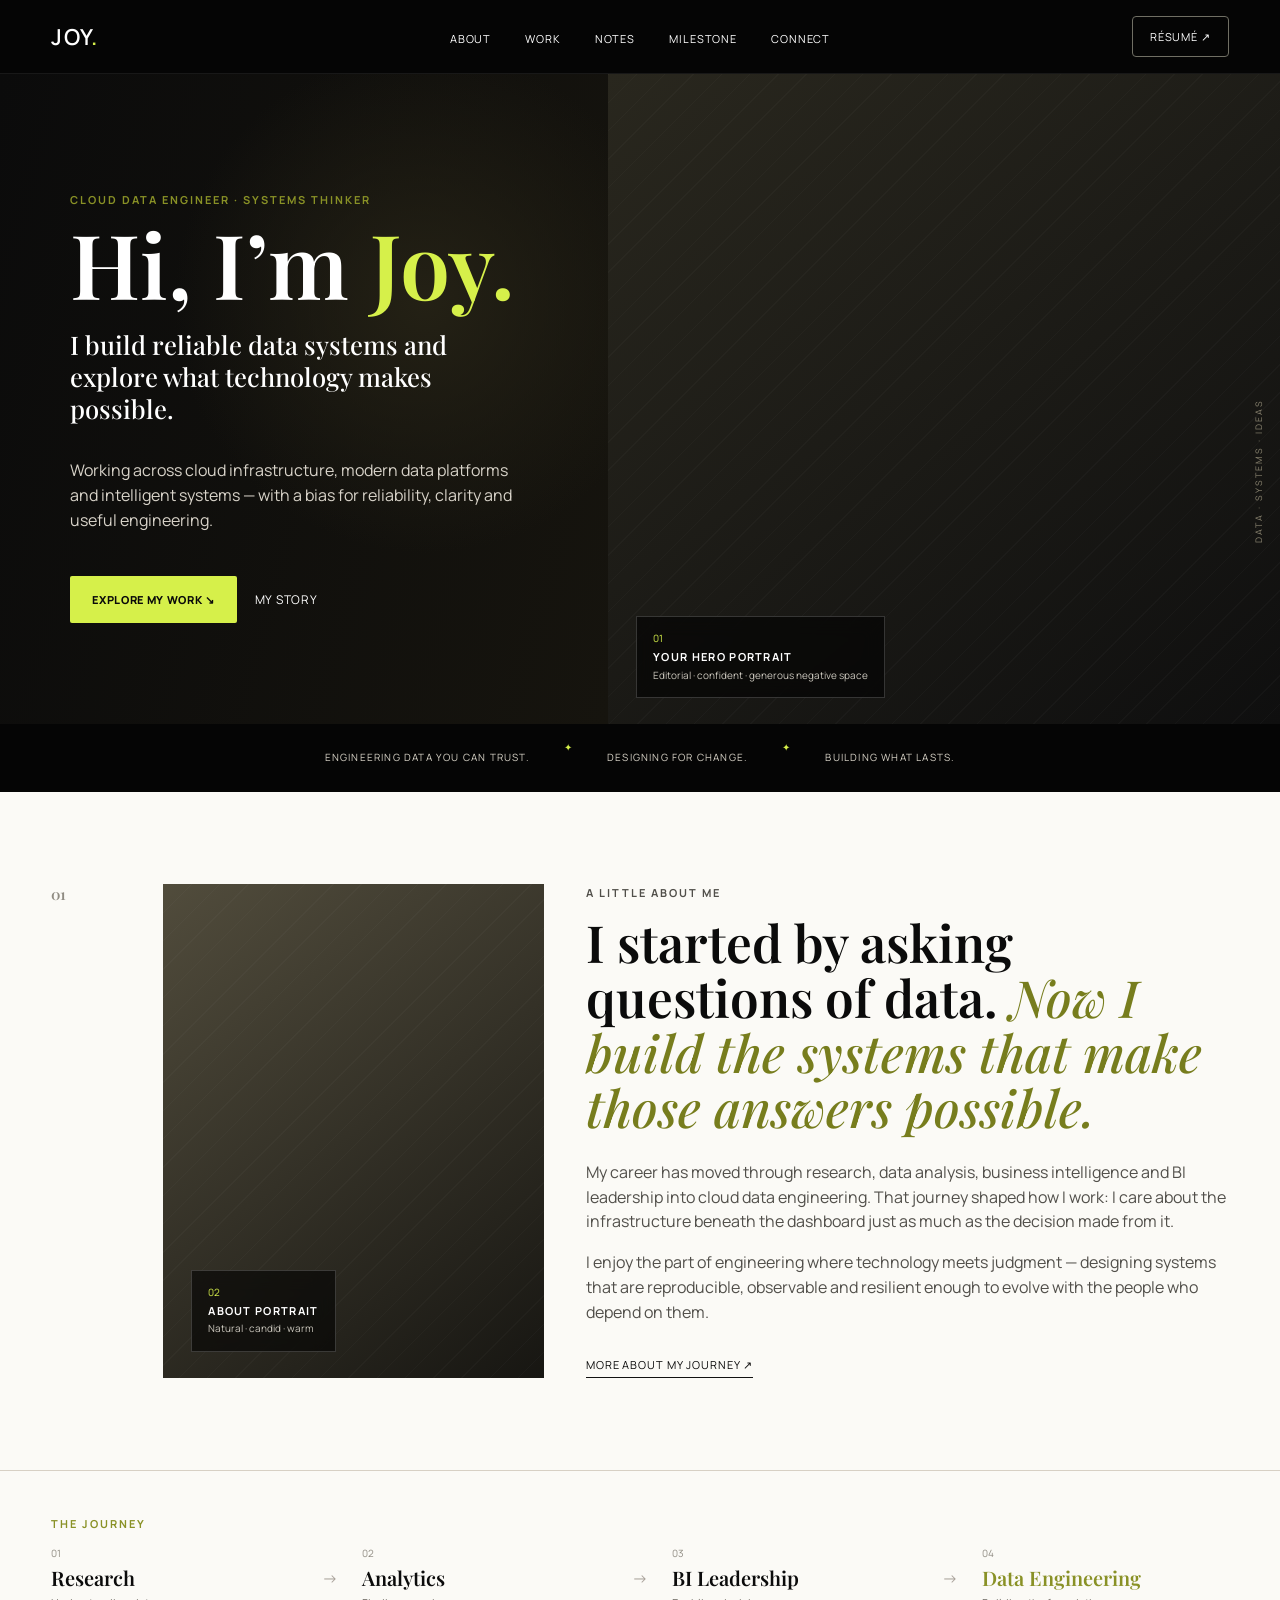
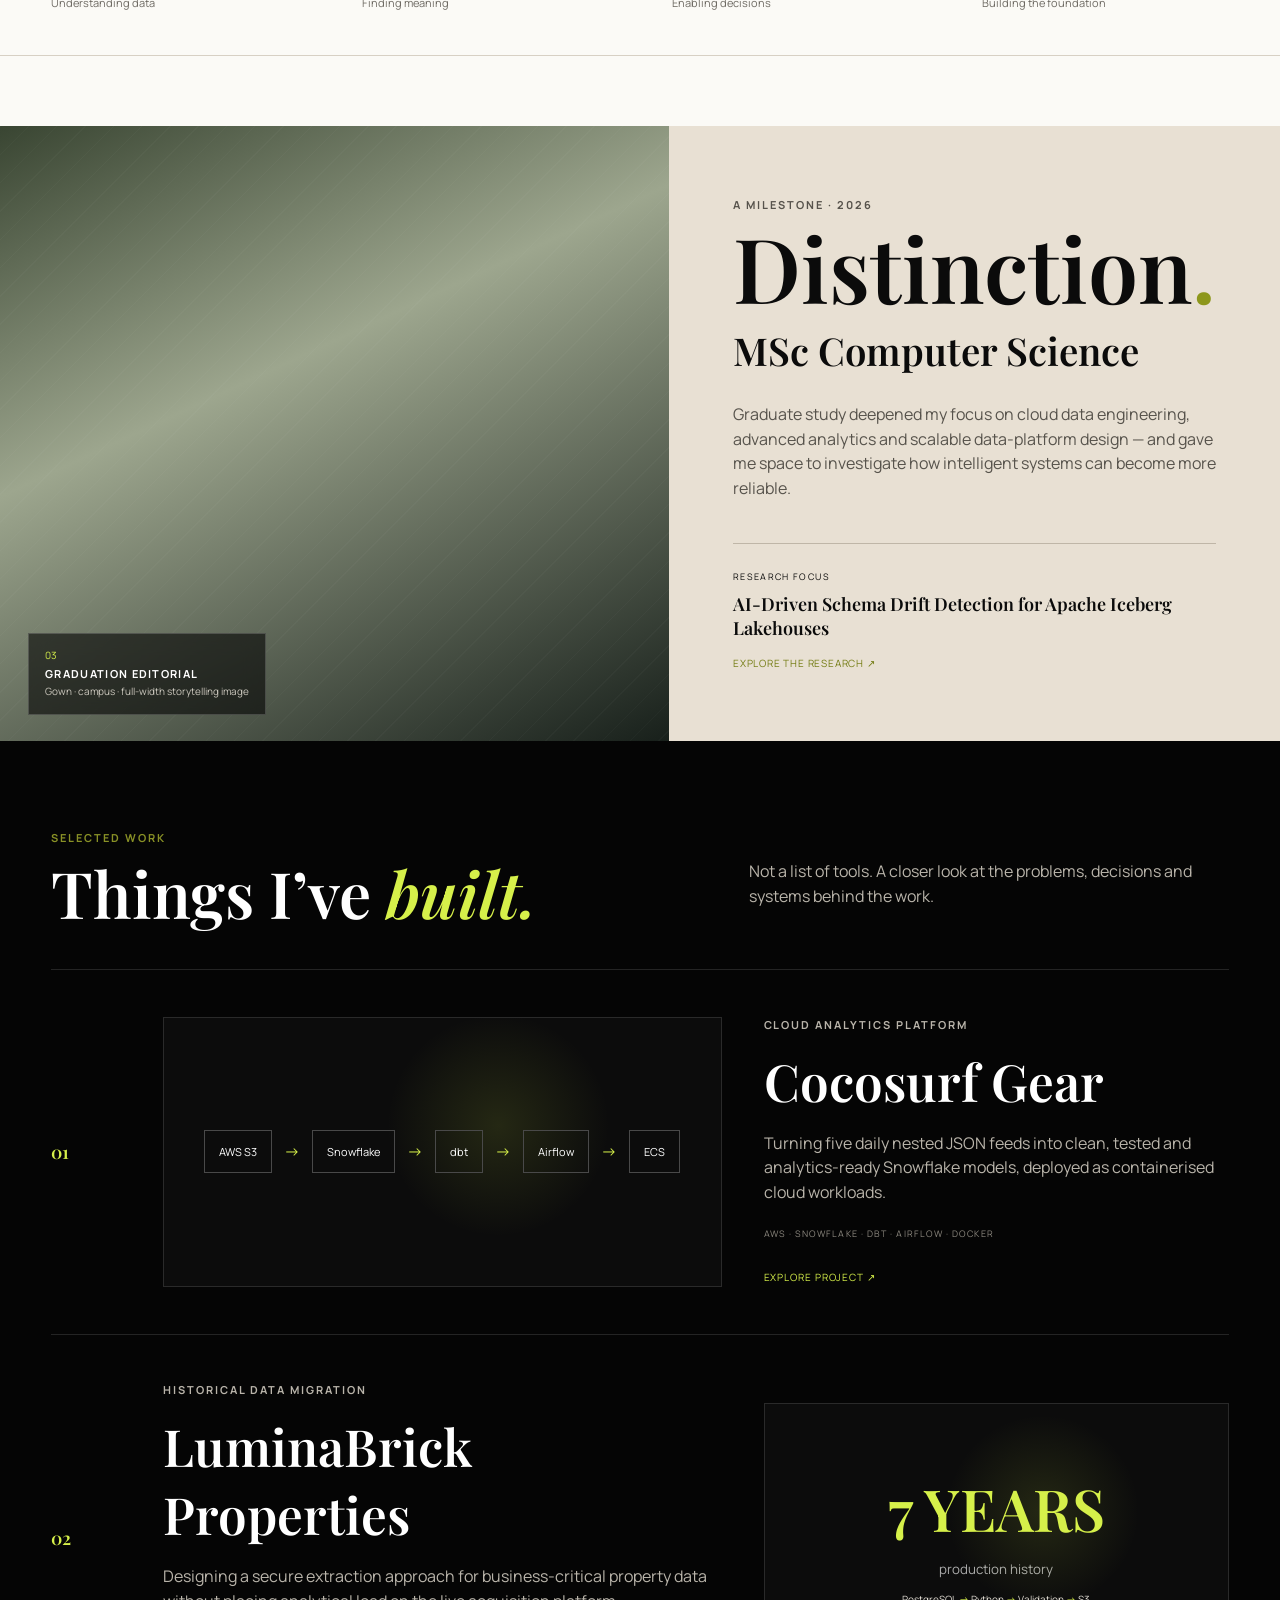
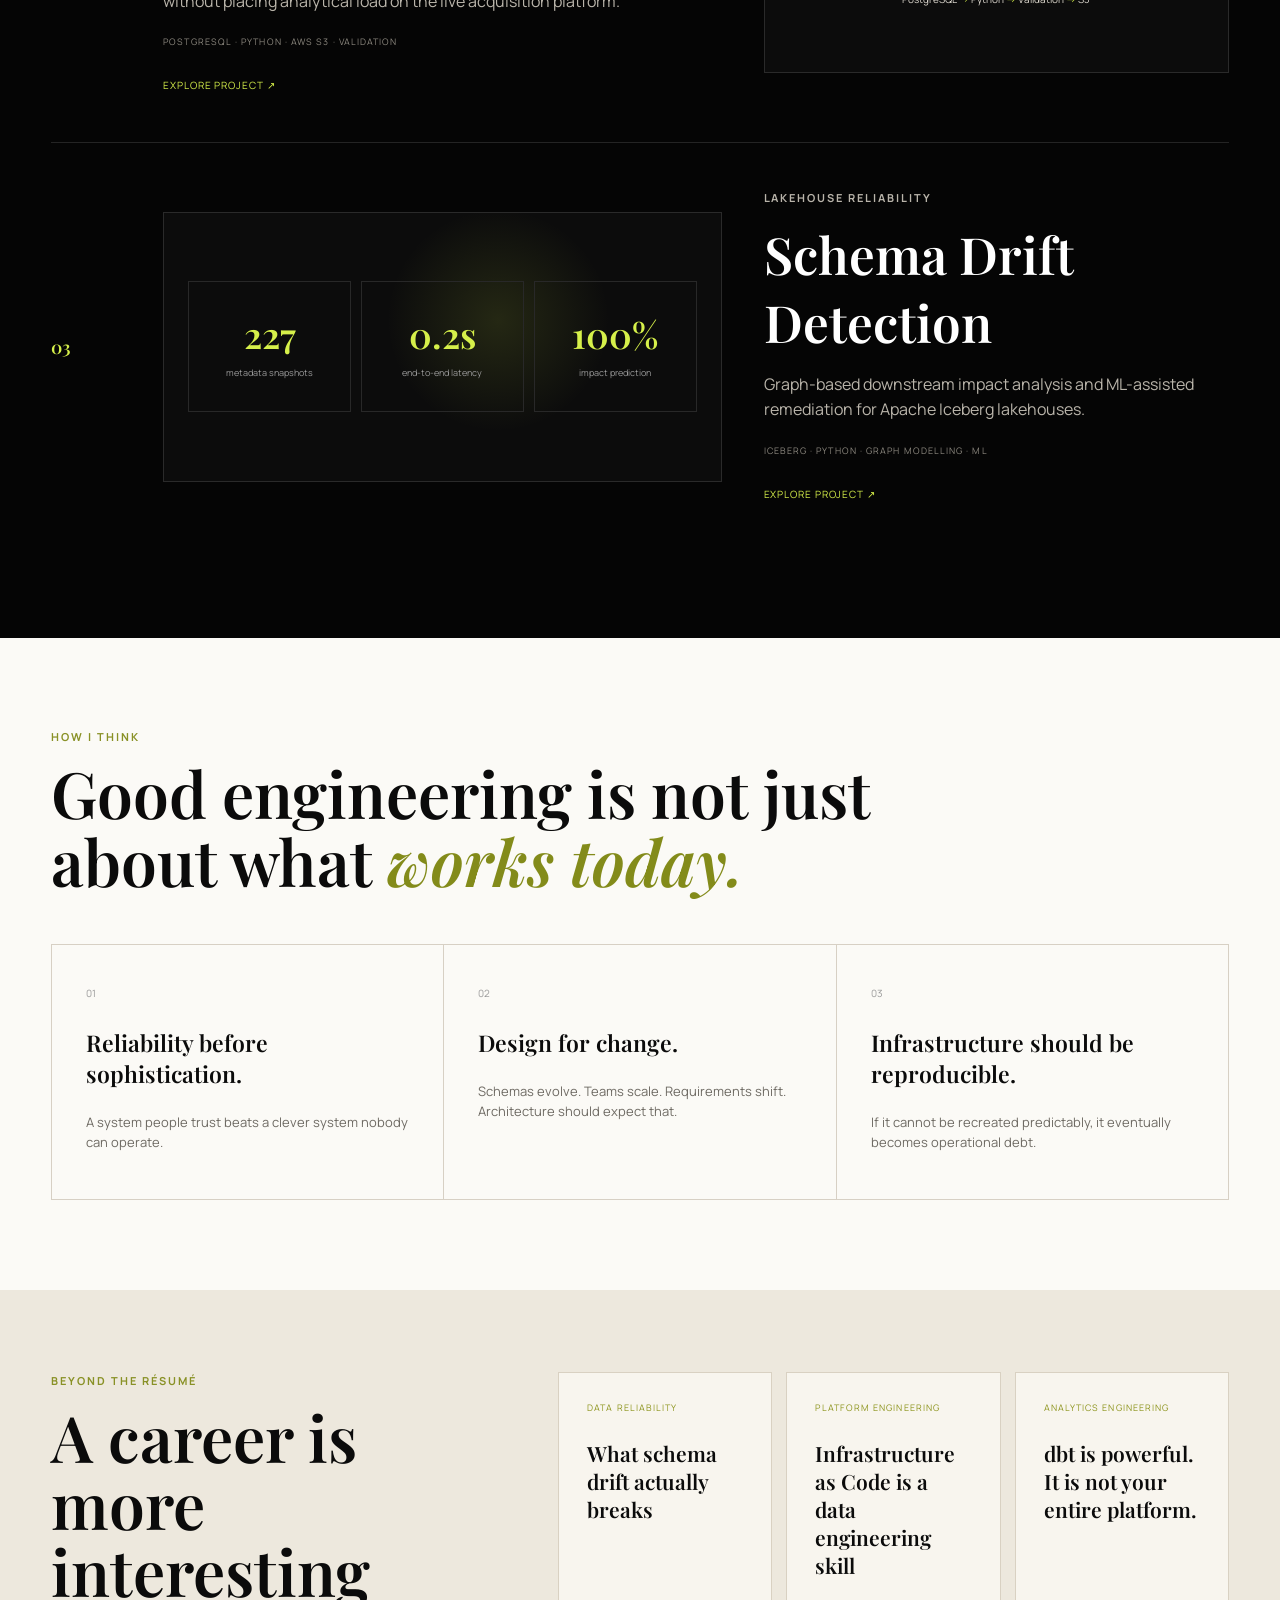
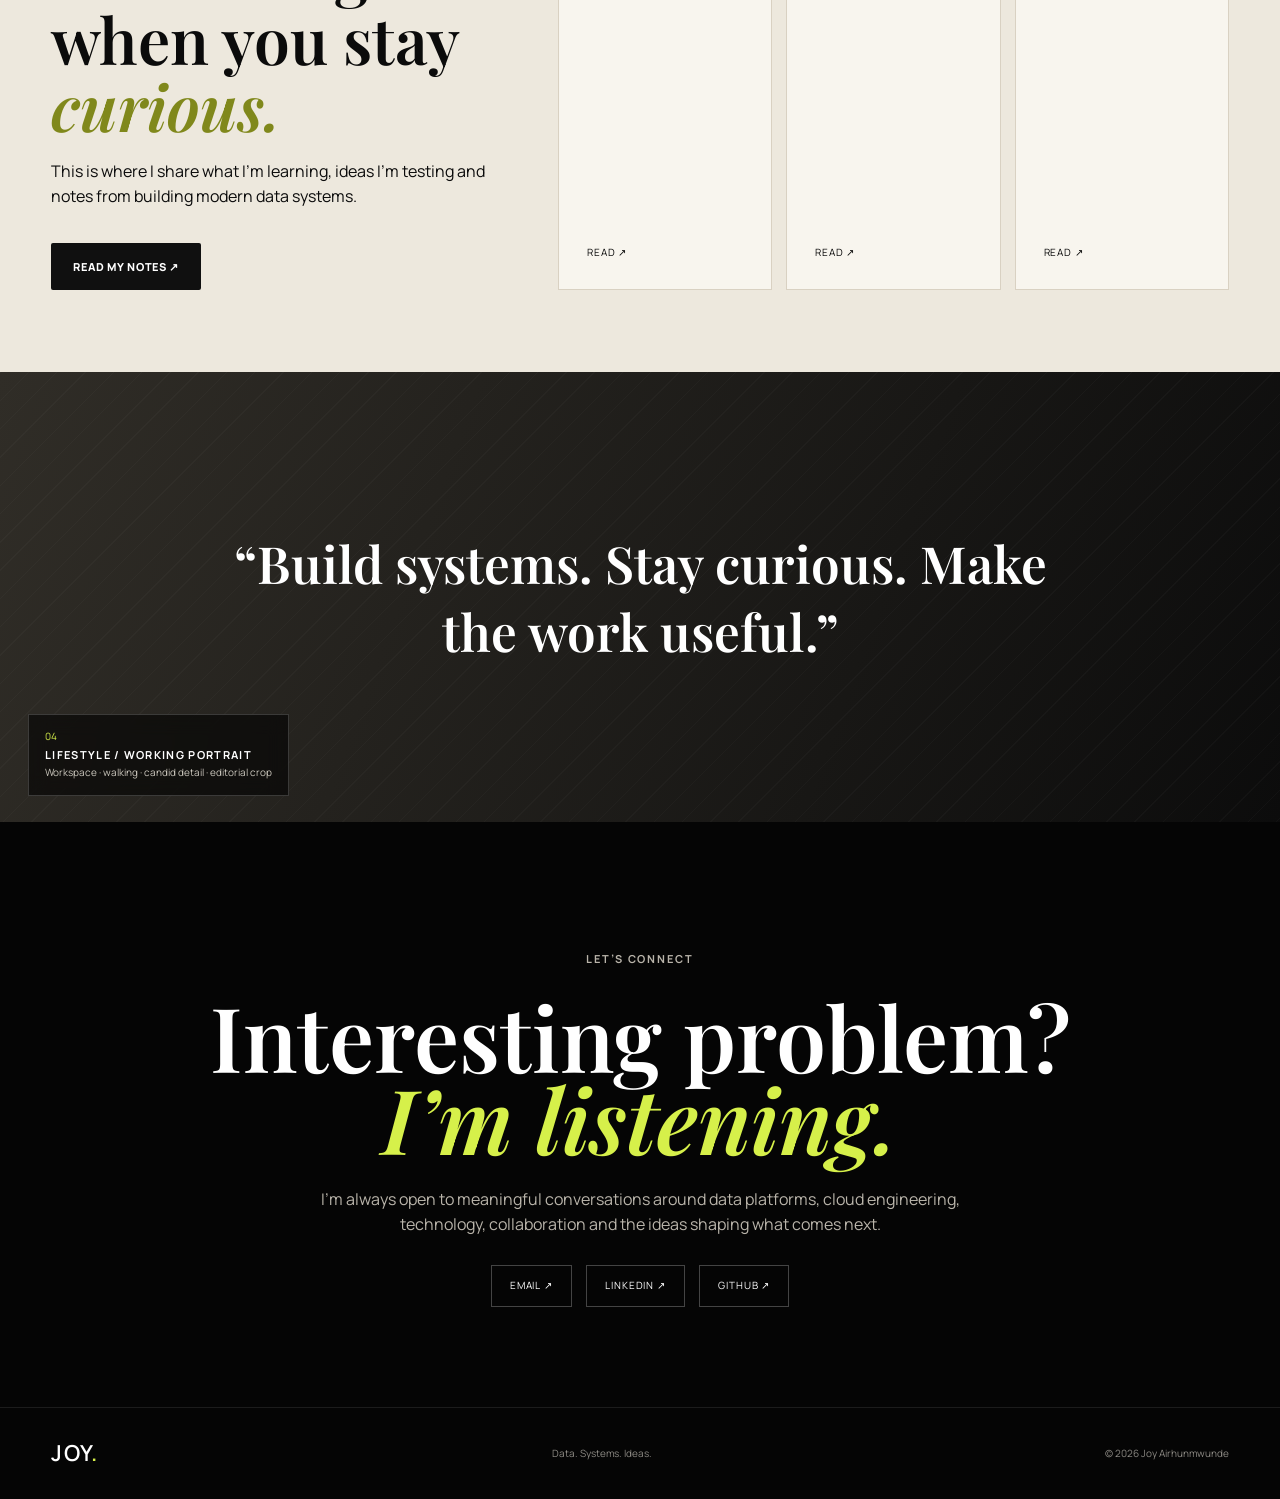
==== index.html @ 8284848e "Add files via upload" ====
<!doctype html><html lang="en"><head><meta charset="utf-8"><meta name="viewport" content="width=device-width,initial-scale=1"><meta name="description" content="Joy Airhunmwunde — Cloud Data Engineer building reliable data systems and exploring what technology makes possible."><title>Joy Airhunmwunde — Data. Systems. Ideas.</title><link rel="preconnect" href="https://fonts.googleapis.com"><link rel="preconnect" href="https://fonts.gstatic.com" crossorigin><link href="https://fonts.googleapis.com/css2?family=DM+Mono:wght@400;500&family=Manrope:wght@400;500;600;700&family=Playfair+Display:ital,wght@0,600;1,600&display=swap" rel="stylesheet"><link rel="stylesheet" href="styles.css"></head><body class="editorial-home">
<header class="editorial-nav"><a class="joymark" href="index.html">JOY<span>.</span></a><nav><a href="#story">About</a><a href="#work">Work</a><a href="thinking.html">Notes</a><a href="#graduation">Milestone</a><a href="#contact">Connect</a></nav><a class="nav-resume" href="Joy_Airhunmwunde_Resume.docx" download>Résumé ↗</a><button class="menu-toggle">Menu</button></header>
<div class="mobile-menu"><a href="#story">About</a><a href="#work">Work</a><a href="thinking.html">Notes</a><a href="#graduation">Milestone</a><a href="#contact">Connect</a></div>
<main>
<section class="editorial-hero"><div class="hero-copy"><p class="eyebrow">CLOUD DATA ENGINEER · SYSTEMS THINKER</p><h1>Hi, I’m <em>Joy.</em></h1><h2>I build reliable data systems and explore what technology makes possible.</h2><p class="lede">Working across cloud infrastructure, modern data platforms and intelligent systems — with a bias for reliability, clarity and useful engineering.</p><div class="hero-actions"><a class="primary-btn" href="#work">Explore my work ↘</a><a class="quiet-link" href="#story">My story</a></div></div><div class="hero-photo photo-slot"><div class="photo-label"><span>01</span><b>YOUR HERO PORTRAIT</b><small>Editorial · confident · generous negative space</small></div></div><div class="vertical-note">DATA · SYSTEMS · IDEAS</div></section>
<section class="intro-strip"><p>Engineering data you can trust.</p><span>✦</span><p>Designing for change.</p><span>✦</span><p>Building what lasts.</p></section>
<section id="story" class="story-section"><div class="section-number">01</div><div class="story-photo photo-slot warm"><div class="photo-label"><span>02</span><b>ABOUT PORTRAIT</b><small>Natural · candid · warm</small></div></div><div class="story-copy"><p class="eyebrow">A LITTLE ABOUT ME</p><h2>I started by asking questions of data. <em>Now I build the systems that make those answers possible.</em></h2><p>My career has moved through research, data analysis, business intelligence and BI leadership into cloud data engineering. That journey shaped how I work: I care about the infrastructure beneath the dashboard just as much as the decision made from it.</p><p>I enjoy the part of engineering where technology meets judgment — designing systems that are reproducible, observable and resilient enough to evolve with the people who depend on them.</p><a class="text-arrow" href="about.html">More about my journey ↗</a></div></section>
<section class="journey"><p class="eyebrow">THE JOURNEY</p><div class="journey-line"><div><span>01</span><b>Research</b><small>Understanding data</small></div><i>→</i><div><span>02</span><b>Analytics</b><small>Finding meaning</small></div><i>→</i><div><span>03</span><b>BI Leadership</b><small>Enabling decisions</small></div><i>→</i><div class="active"><span>04</span><b>Data Engineering</b><small>Building the foundation</small></div></div></section>
<section id="graduation" class="graduation-section"><div class="grad-photo photo-slot"><div class="photo-label"><span>03</span><b>GRADUATION EDITORIAL</b><small>Gown · campus · full-width storytelling image</small></div></div><div class="grad-copy"><p class="eyebrow">A MILESTONE · 2026</p><h2>Distinction<span>.</span></h2><h3>MSc Computer Science</h3><p>Graduate study deepened my focus on cloud data engineering, advanced analytics and scalable data-platform design — and gave me space to investigate how intelligent systems can become more reliable.</p><div class="grad-research"><small>RESEARCH FOCUS</small><b>AI-Driven Schema Drift Detection for Apache Iceberg Lakehouses</b><a href="systems.html#iceberg">Explore the research ↗</a></div></div></section>
<section id="work" class="selected-work"><div class="work-head"><div><p class="eyebrow">SELECTED WORK</p><h2>Things I’ve <em>built.</em></h2></div><p>Not a list of tools. A closer look at the problems, decisions and systems behind the work.</p></div><article class="editorial-project"><div class="project-index">01</div><div class="project-visual cloud-visual"><span>AWS S3</span><i>→</i><span>Snowflake</span><i>→</i><span>dbt</span><i>→</i><span>Airflow</span><i>→</i><span>ECS</span></div><div class="project-copy"><p class="eyebrow">CLOUD ANALYTICS PLATFORM</p><h3>Cocosurf Gear</h3><p>Turning five daily nested JSON feeds into clean, tested and analytics-ready Snowflake models, deployed as containerised cloud workloads.</p><div class="project-tags">AWS · SNOWFLAKE · DBT · AIRFLOW · DOCKER</div><a href="systems.html#cocosurf">Explore project ↗</a></div></article><article class="editorial-project reverse"><div class="project-index">02</div><div class="project-visual migration-visual"><strong>7 YEARS</strong><small>production history</small><div>PostgreSQL <i>→</i> Python <i>→</i> Validation <i>→</i> S3</div></div><div class="project-copy"><p class="eyebrow">HISTORICAL DATA MIGRATION</p><h3>LuminaBrick Properties</h3><p>Designing a secure extraction approach for business-critical property data without placing analytical load on the live acquisition platform.</p><div class="project-tags">POSTGRESQL · PYTHON · AWS S3 · VALIDATION</div><a href="systems.html#luminabrick">Explore project ↗</a></div></article><article class="editorial-project"><div class="project-index">03</div><div class="project-visual research-visual"><div><strong>227</strong><small>metadata snapshots</small></div><div><strong>0.2s</strong><small>end-to-end latency</small></div><div><strong>100%</strong><small>impact prediction</small></div></div><div class="project-copy"><p class="eyebrow">LAKEHOUSE RELIABILITY</p><h3>Schema Drift Detection</h3><p>Graph-based downstream impact analysis and ML-assisted remediation for Apache Iceberg lakehouses.</p><div class="project-tags">ICEBERG · PYTHON · GRAPH MODELLING · ML</div><a href="systems.html#iceberg">Explore project ↗</a></div></article></section>
<section class="philosophy-editorial"><p class="eyebrow">HOW I THINK</p><h2>Good engineering is not just about what <em>works today.</em></h2><div class="principles"><article><span>01</span><h3>Reliability before sophistication.</h3><p>A system people trust beats a clever system nobody can operate.</p></article><article><span>02</span><h3>Design for change.</h3><p>Schemas evolve. Teams scale. Requirements shift. Architecture should expect that.</p></article><article><span>03</span><h3>Infrastructure should be reproducible.</h3><p>If it cannot be recreated predictably, it eventually becomes operational debt.</p></article></div></section>
<section class="beyond"><div class="beyond-copy"><p class="eyebrow">BEYOND THE RÉSUMÉ</p><h2>A career is more interesting when you stay <em>curious.</em></h2><p>This is where I share what I’m learning, ideas I’m testing and notes from building modern data systems.</p><a class="primary-btn dark" href="thinking.html">Read my notes ↗</a></div><div class="beyond-grid"><a href="thinking.html#schema-drift"><small>DATA RELIABILITY</small><b>What schema drift actually breaks</b><span>Read ↗</span></a><a href="thinking.html#iac"><small>PLATFORM ENGINEERING</small><b>Infrastructure as Code is a data engineering skill</b><span>Read ↗</span></a><a href="thinking.html#dbt"><small>ANALYTICS ENGINEERING</small><b>dbt is powerful. It is not your entire platform.</b><span>Read ↗</span></a></div></section>
<section class="photo-break photo-slot"><div class="photo-label"><span>04</span><b>LIFESTYLE / WORKING PORTRAIT</b><small>Workspace · walking · candid detail · editorial crop</small></div><blockquote>“Build systems. Stay curious. Make the work useful.”</blockquote></section>
<section id="contact" class="editorial-contact"><p class="eyebrow">LET’S CONNECT</p><h2>Interesting problem?<br><em>I’m listening.</em></h2><p>I’m always open to meaningful conversations around data platforms, cloud engineering, technology, collaboration and the ideas shaping what comes next.</p><div class="contact-links"><a href="mailto:airhunmwundejoy@gmail.com">Email ↗</a><a href="https://linkedin.com/in/joy-airhunmwunde" target="_blank">LinkedIn ↗</a><a href="https://github.com/Iyosay" target="_blank">GitHub ↗</a></div></section>
</main><footer class="editorial-footer"><a class="joymark" href="index.html">JOY<span>.</span></a><p>Data. Systems. Ideas.</p><p>© <span id="year"></span> Joy Airhunmwunde</p></footer><script src="script.js"></script></body></html>
---- styles.css ----
:root{--ink:#0b0b0b;--paper:#f4f0e8;--paper2:#fbfaf6;--lime:#d6f04a;--olive:#9da62d;--line:#d7d0c4;--muted:#6e6a63;--serif:'Playfair Display',Georgia,serif;--sans:'Manrope',Arial,sans-serif;--max:1440px}
*{box-sizing:border-box}html{scroll-behavior:smooth}body{margin:0;background:var(--paper2);color:var(--ink);font-family:var(--sans);line-height:1.55}a{text-decoration:none;color:inherit}img{max-width:100%;display:block}.eyebrow{font-size:11px;letter-spacing:.18em;text-transform:uppercase;font-weight:700;color:#899126;margin:0 0 14px}.editorial-nav{height:74px;background:#050505;color:#fff;display:grid;grid-template-columns:1fr auto 1fr;align-items:center;padding:0 4vw;position:sticky;top:0;z-index:50;border-bottom:1px solid #181818}.joymark{font:600 22px var(--sans);letter-spacing:.06em}.joymark span{color:var(--lime)}.editorial-nav nav{display:flex;gap:34px;font-size:11px;text-transform:uppercase;letter-spacing:.08em}.editorial-nav nav a{padding:28px 0 22px;border-bottom:2px solid transparent}.editorial-nav nav a:hover{border-color:var(--lime)}.nav-resume{justify-self:end;border:1px solid #706f64;border-radius:4px;padding:11px 17px;font-size:11px;text-transform:uppercase;letter-spacing:.08em}.menu-toggle{display:none;background:none;border:0;color:#fff}.mobile-menu{display:none}
.editorial-hero{min-height:650px;background:#111;color:#fff;display:grid;grid-template-columns:.95fr 1.05fr;position:relative;overflow:hidden}.hero-copy{padding:88px 5.5vw 72px;display:flex;flex-direction:column;justify-content:center;background:radial-gradient(circle at 70% 35%,#242115 0,transparent 42%),linear-gradient(105deg,#0b0b0b 0%,#16140e 100%)}.hero-copy h1{font:600 clamp(64px,7vw,112px)/.92 var(--serif);margin:0 0 24px}.hero-copy h1 em{font-style:normal;color:var(--lime)}.hero-copy h2{font:500 clamp(22px,2vw,34px)/1.25 var(--serif);max-width:650px;margin:0 0 18px}.lede{max-width:670px;color:#d8d3c9;font-size:16px}.hero-actions{display:flex;gap:18px;align-items:center;margin-top:28px}.primary-btn{background:var(--lime);color:#0a0a0a;padding:15px 22px;font-size:11px;font-weight:800;text-transform:uppercase;letter-spacing:.06em;border-radius:2px}.quiet-link{font-size:12px;text-transform:uppercase;letter-spacing:.06em}.hero-photo{min-height:650px}.photo-slot{position:relative;overflow:hidden;background:linear-gradient(145deg,#29271e,#0f0f0f)}.photo-slot:before{content:"";position:absolute;inset:0;background:repeating-linear-gradient(135deg,rgba(255,255,255,.025) 0 1px,transparent 1px 20px)}.photo-label{position:absolute;left:28px;bottom:26px;padding:14px 16px;background:rgba(0,0,0,.58);backdrop-filter:blur(10px);color:#fff;border:1px solid rgba(255,255,255,.18);display:grid;gap:2px;z-index:2}.photo-label span{color:var(--lime);font-size:10px}.photo-label b{font-size:11px;letter-spacing:.12em}.photo-label small{font-size:10px;color:#cac6bc}.vertical-note{position:absolute;right:14px;top:50%;writing-mode:vertical-rl;transform:rotate(180deg);font-size:9px;letter-spacing:.22em;color:#89836f}.intro-strip{background:#050505;color:#d9d4c8;display:flex;justify-content:center;gap:34px;padding:16px 20px;font-size:10px;text-transform:uppercase;letter-spacing:.12em}.intro-strip span{color:var(--lime)}
.story-section{max-width:var(--max);margin:auto;display:grid;grid-template-columns:70px .8fr 1.35fr;gap:42px;padding:92px 4vw}.section-number{font:600 15px var(--serif);color:#8f8b82}.story-photo{min-height:430px;background:linear-gradient(145deg,#514c3c,#171612)}.story-copy h2{font:600 clamp(34px,4vw,62px)/1.08 var(--serif);margin:0 0 24px}.story-copy h2 em{color:#777d1d;font-weight:500}.story-copy p{color:#514f4a;max-width:760px}.text-arrow{display:inline-block;margin-top:15px;font-size:11px;text-transform:uppercase;letter-spacing:.08em;border-bottom:1px solid #111;padding-bottom:4px}
.journey{border-top:1px solid var(--line);border-bottom:1px solid var(--line);padding:44px 4vw;max-width:var(--max);margin:auto}.journey-line{display:grid;grid-template-columns:1fr auto 1fr auto 1fr auto 1fr;align-items:center;gap:24px}.journey-line div{display:grid;gap:3px}.journey-line span{font-size:10px;color:#8f8b82}.journey-line b{font:600 20px var(--serif)}.journey-line small{font-size:11px;color:var(--muted)}.journey-line i{font-style:normal;color:#a7a098}.journey-line .active b{color:#899126}
.graduation-section{max-width:var(--max);margin:70px auto 0;display:grid;grid-template-columns:1.05fr .95fr;background:#e8e0d3}.grad-photo{min-height:580px;background:linear-gradient(155deg,#394532,#9da68e 40%,#18201b)}.grad-copy{padding:70px 5vw}.grad-copy h2{font:600 clamp(60px,7vw,112px)/.9 var(--serif);margin:0}.grad-copy h2 span{color:#8d971b}.grad-copy h3{font:600 clamp(30px,3vw,48px) var(--serif);margin:16px 0 26px}.grad-copy>p{color:#57534c;max-width:600px}.grad-research{margin-top:42px;padding-top:26px;border-top:1px solid #bfb6a7;display:grid;gap:8px}.grad-research small{font-size:9px;letter-spacing:.15em}.grad-research b{font:600 18px var(--serif)}.grad-research a{font-size:10px;text-transform:uppercase;letter-spacing:.08em;color:#747c13;margin-top:8px}
.selected-work{margin-top:0;background:#050505;color:#fff;padding:88px 4vw}.work-head{max-width:var(--max);margin:auto;display:flex;justify-content:space-between;align-items:end;gap:50px;padding-bottom:44px}.work-head h2{font:600 clamp(44px,5vw,75px)/1 var(--serif);margin:0}.work-head h2 em{color:var(--lime)}.work-head>p{max-width:480px;color:#b9b4aa}.editorial-project{max-width:var(--max);margin:0 auto;border-top:1px solid #242424;display:grid;grid-template-columns:70px 1.2fr 1fr;gap:42px;padding:46px 0;align-items:center}.editorial-project.reverse .project-visual{order:3}.project-index{font:600 18px var(--serif);color:var(--lime)}.project-copy h3{font:600 clamp(34px,4vw,56px) var(--serif);margin:0 0 12px}.project-copy p{color:#b9b4aa}.project-copy>a{font-size:10px;text-transform:uppercase;letter-spacing:.09em;color:var(--lime)}.project-tags{font-size:9px;letter-spacing:.12em;color:#8c887f;margin:22px 0}.project-visual{min-height:270px;border:1px solid #2a2a2a;background:#0c0c0c;display:flex;align-items:center;justify-content:center;gap:12px;padding:24px;overflow:hidden;position:relative}.project-visual:after{content:"";position:absolute;inset:0;background:radial-gradient(circle at 60% 40%,rgba(214,240,74,.12),transparent 30%)}.cloud-visual span{border:1px solid #494949;padding:12px 14px;font-size:11px;z-index:1}.cloud-visual i{color:var(--lime);font-style:normal;z-index:1}.migration-visual{flex-direction:column;text-align:center}.migration-visual strong{font:600 58px var(--serif);color:var(--lime)}.migration-visual small{color:#aaa}.migration-visual div{font-size:10px;color:#ded9d0}.migration-visual i{font-style:normal;color:var(--lime)}.research-visual{display:grid;grid-template-columns:repeat(3,1fr);gap:10px}.research-visual div{padding:28px 12px;border:1px solid #282828;text-align:center;z-index:1}.research-visual strong{display:block;font:600 36px var(--serif);color:var(--lime)}.research-visual small{font-size:9px;color:#999}
.philosophy-editorial{max-width:var(--max);margin:auto;padding:90px 4vw}.philosophy-editorial h2{font:600 clamp(40px,5vw,70px)/1.05 var(--serif);max-width:900px;margin:0 0 50px}.philosophy-editorial h2 em{color:#838b1a}.principles{display:grid;grid-template-columns:repeat(3,1fr);gap:1px;background:var(--line);border:1px solid var(--line)}.principles article{background:var(--paper2);padding:34px}.principles span{font-size:10px;color:#999}.principles h3{font:600 23px var(--serif)}.principles p{color:var(--muted);font-size:13px}
.beyond{background:#ede8dd;padding:82px 4vw;display:grid;grid-template-columns:.8fr 1.2fr;gap:60px}.beyond-copy{max-width:540px;justify-self:end}.beyond h2{font:600 clamp(40px,5vw,68px)/1.05 var(--serif);margin:0 0 20px}.beyond h2 em{color:#80881b}.primary-btn.dark{background:#101010;color:#fff;display:inline-block;margin-top:18px}.beyond-grid{display:grid;grid-template-columns:repeat(3,1fr);gap:14px}.beyond-grid a{background:#f8f5ee;border:1px solid #d9d1c2;padding:28px;min-height:220px;display:flex;flex-direction:column}.beyond-grid small{font-size:9px;letter-spacing:.12em;color:#8d941d}.beyond-grid b{font:600 21px var(--serif);margin:24px 0 auto}.beyond-grid span{font-size:10px;text-transform:uppercase;letter-spacing:.08em}
.photo-break{min-height:450px;background:linear-gradient(110deg,#302d27,#0c0c0c);max-width:var(--max);margin:0 auto;display:flex;align-items:center;justify-content:center}.photo-break blockquote{position:relative;z-index:2;color:#fff;font:600 clamp(32px,4vw,58px) var(--serif);max-width:900px;text-align:center;padding:40px}.editorial-contact{background:#050505;color:#fff;padding:100px 4vw;text-align:center}.editorial-contact h2{font:600 clamp(56px,7vw,110px)/.92 var(--serif);margin:0}.editorial-contact h2 em{color:var(--lime)}.editorial-contact>p{max-width:700px;margin:28px auto;color:#b9b4aa}.contact-links{display:flex;justify-content:center;gap:14px;flex-wrap:wrap}.contact-links a{border:1px solid #444;padding:12px 18px;font-size:10px;text-transform:uppercase;letter-spacing:.09em}.editorial-footer{background:#050505;color:#8d8a84;border-top:1px solid #1c1c1c;padding:28px 4vw;display:flex;justify-content:space-between;align-items:center;font-size:10px}.editorial-footer .joymark{color:#fff}
/* internal pages */.inner-page{background:var(--paper2)}.inner-hero{padding:120px 5vw 70px;background:#0a0a0a;color:#fff}.inner-hero h1{font:600 clamp(58px,8vw,120px)/.9 var(--serif);margin:0}.inner-hero p{max-width:720px;color:#c7c1b7}.content-wrap{max-width:1200px;margin:auto;padding:80px 4vw}.case{padding:45px 0;border-bottom:1px solid var(--line)}.case h2{font:600 44px var(--serif)}.case-grid{display:grid;grid-template-columns:.7fr 1.3fr;gap:50px}.case aside{font-size:11px;text-transform:uppercase;letter-spacing:.1em;color:#7a796f}.case p{color:#5d5952}.note-grid{display:grid;grid-template-columns:repeat(2,1fr);gap:20px}.note{padding:30px;border:1px solid var(--line);background:#fff}.note h2{font:600 30px var(--serif)}
@media(max-width:980px){.editorial-nav{grid-template-columns:1fr auto}.editorial-nav nav,.nav-resume{display:none}.menu-toggle{display:block}.editorial-nav.open + .mobile-menu{display:flex}.mobile-menu{position:fixed;top:74px;left:0;right:0;background:#090909;color:#fff;z-index:49;flex-direction:column;padding:24px 5vw;gap:18px}.editorial-hero,.story-section,.graduation-section,.beyond{grid-template-columns:1fr}.hero-photo{min-height:520px}.vertical-note{display:none}.story-section{grid-template-columns:1fr}.section-number{display:none}.journey-line{grid-template-columns:1fr 1fr;gap:24px}.journey-line i{display:none}.editorial-project,.editorial-project.reverse{grid-template-columns:1fr}.editorial-project.reverse .project-visual{order:initial}.project-index{display:none}.principles,.beyond-grid{grid-template-columns:1fr}.beyond-copy{justify-self:start}.case-grid,.note-grid{grid-template-columns:1fr}}
@media(max-width:620px){.editorial-nav{padding:0 20px}.hero-copy{padding:64px 22px}.editorial-hero{grid-template-columns:1fr}.hero-copy h1{font-size:62px}.hero-photo{min-height:420px}.intro-strip{display:none}.story-section,.journey,.selected-work,.philosophy-editorial,.beyond,.editorial-contact{padding-left:22px;padding-right:22px}.story-photo{min-height:360px}.journey-line{grid-template-columns:1fr}.grad-copy{padding:52px 24px}.grad-photo{min-height:420px}.work-head{display:block}.work-head>p{margin-top:20px}.project-visual{min-height:230px}.research-visual{grid-template-columns:1fr}.editorial-footer{padding:24px 22px;flex-direction:column;gap:8px}.contact-links{flex-direction:column}.contact-links a{width:100%}}
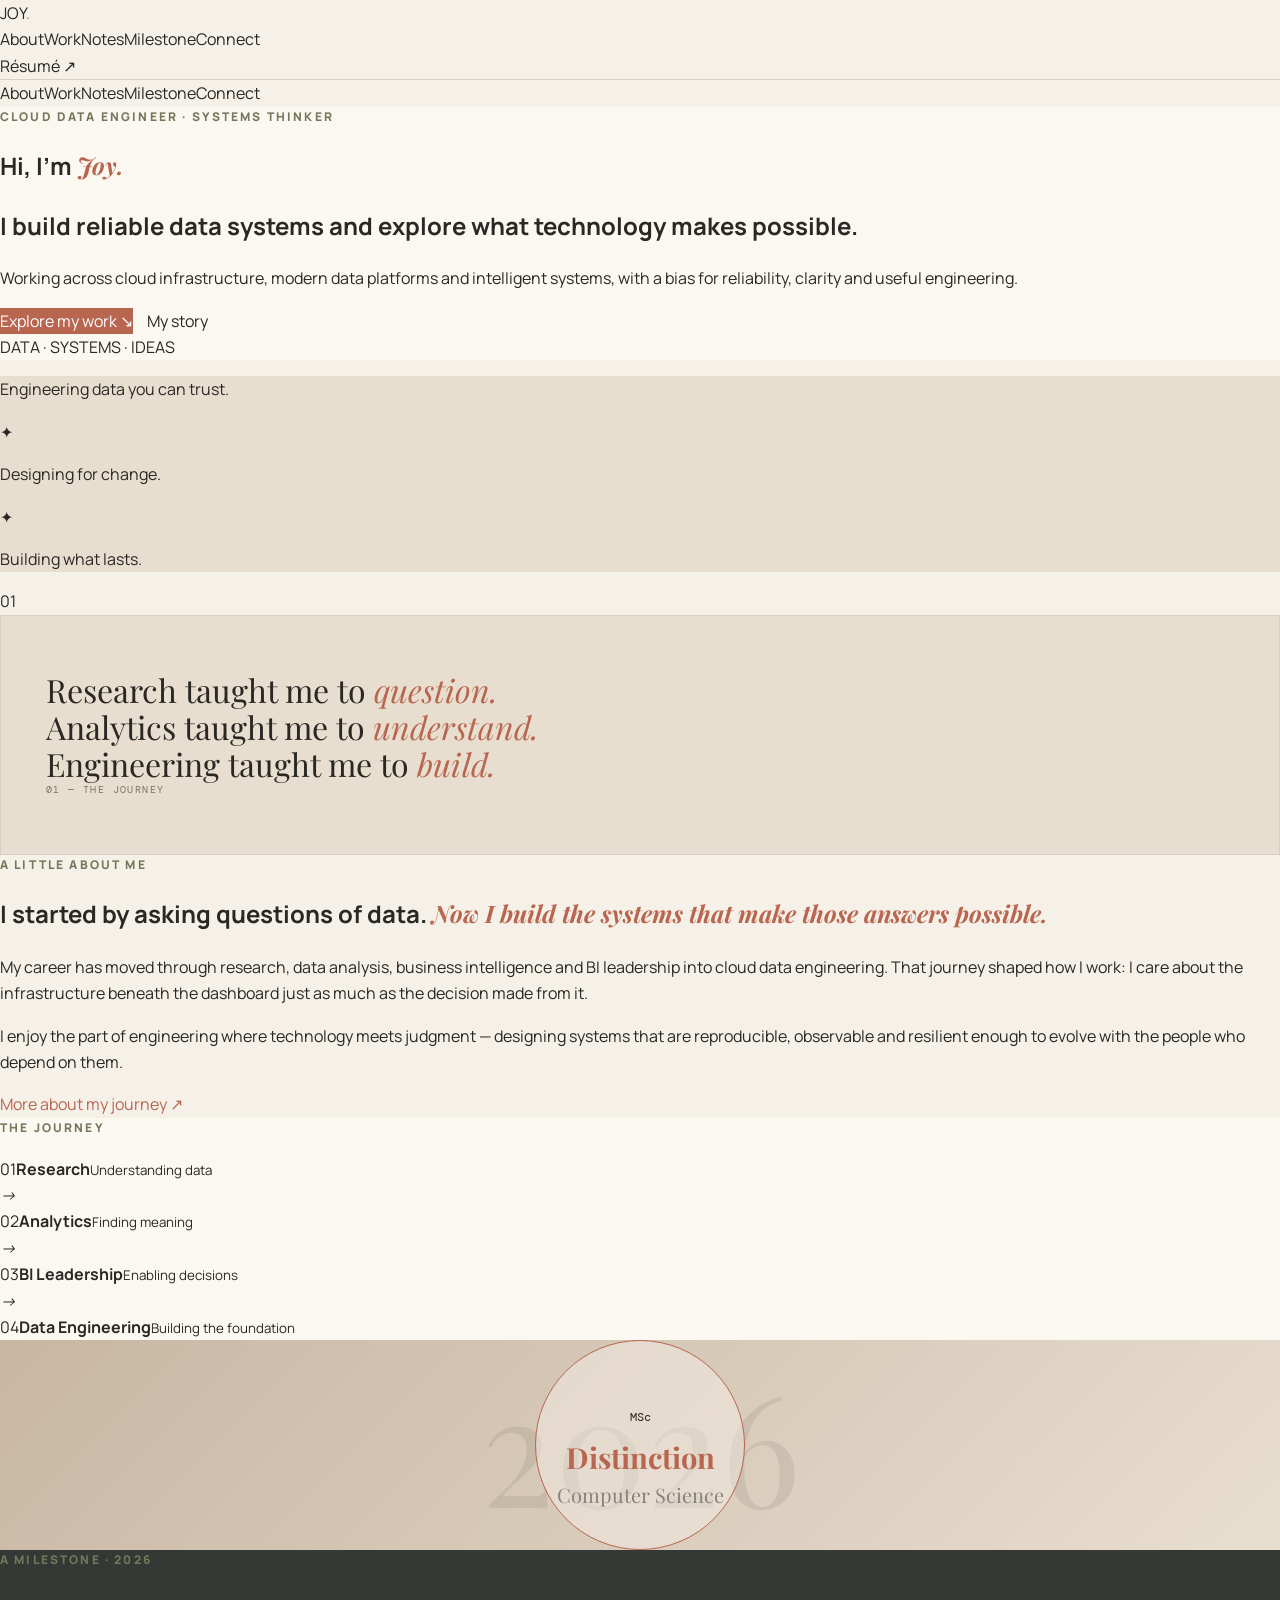
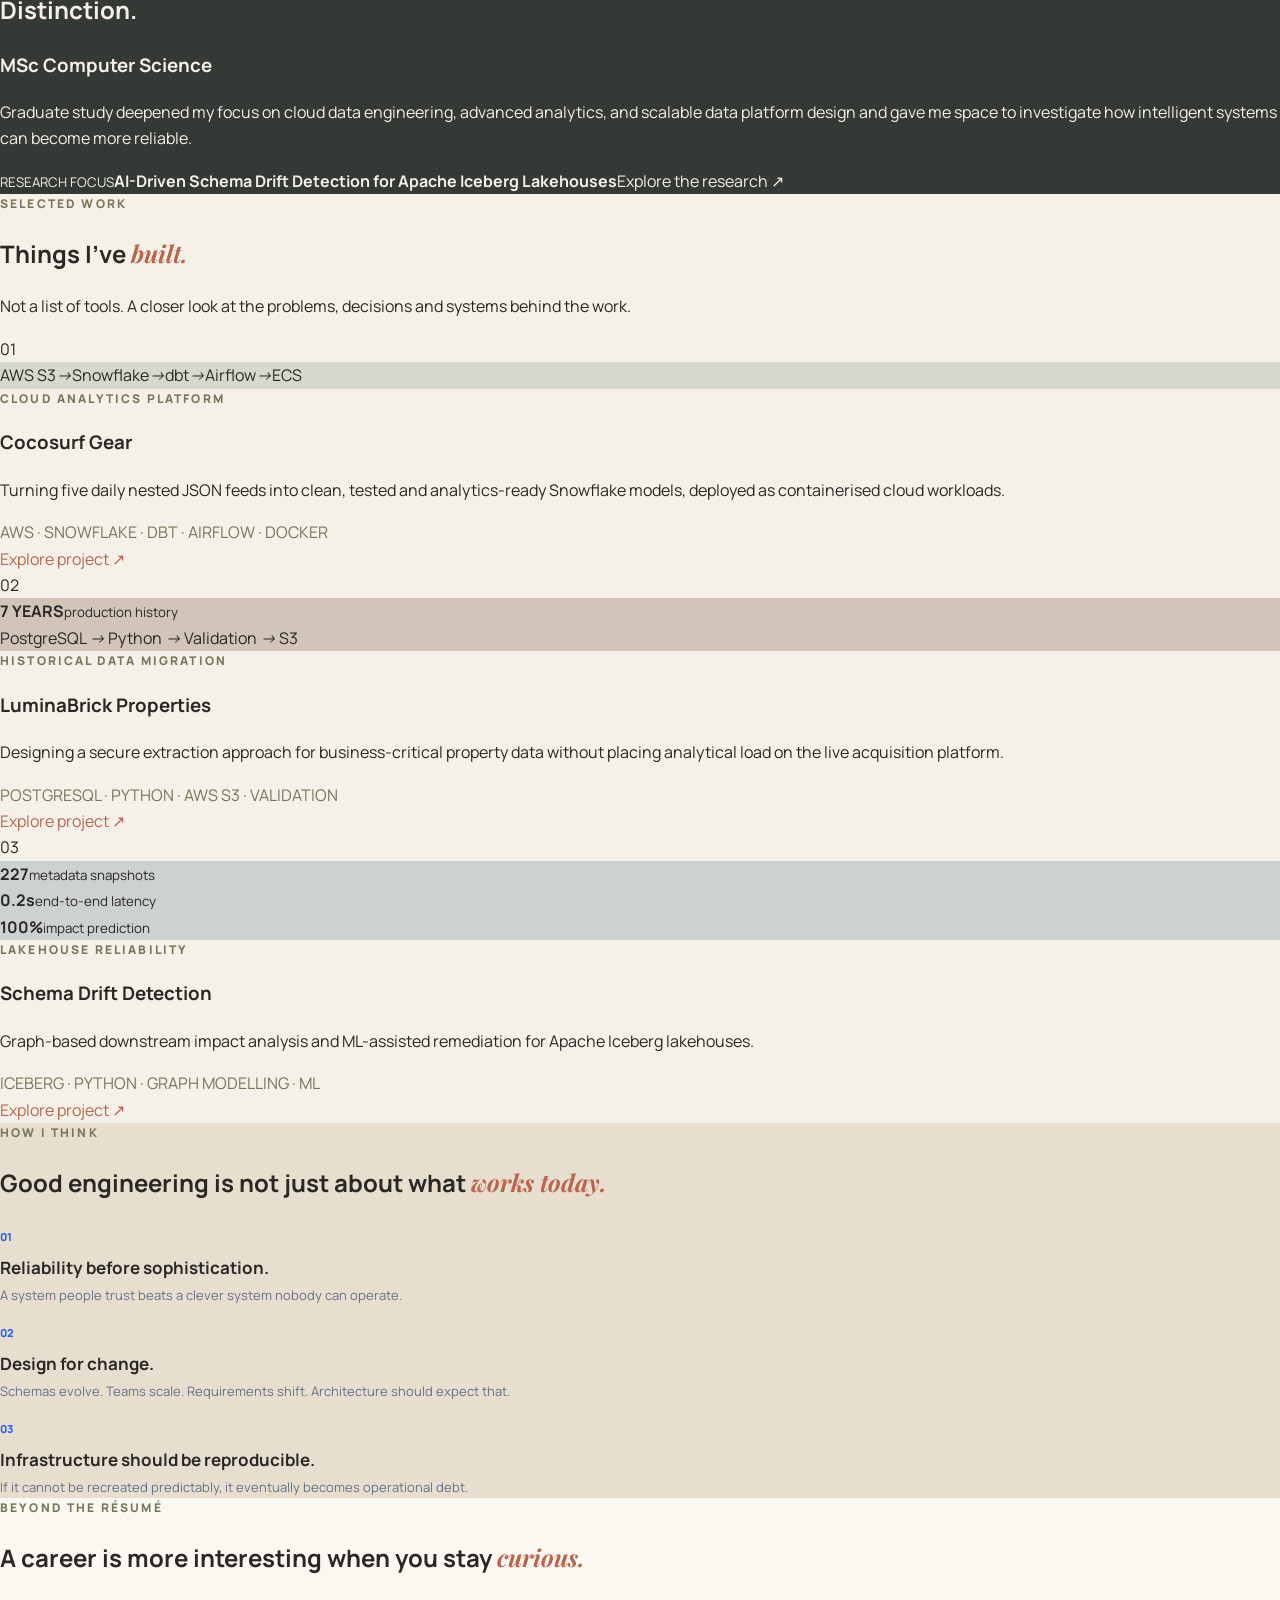
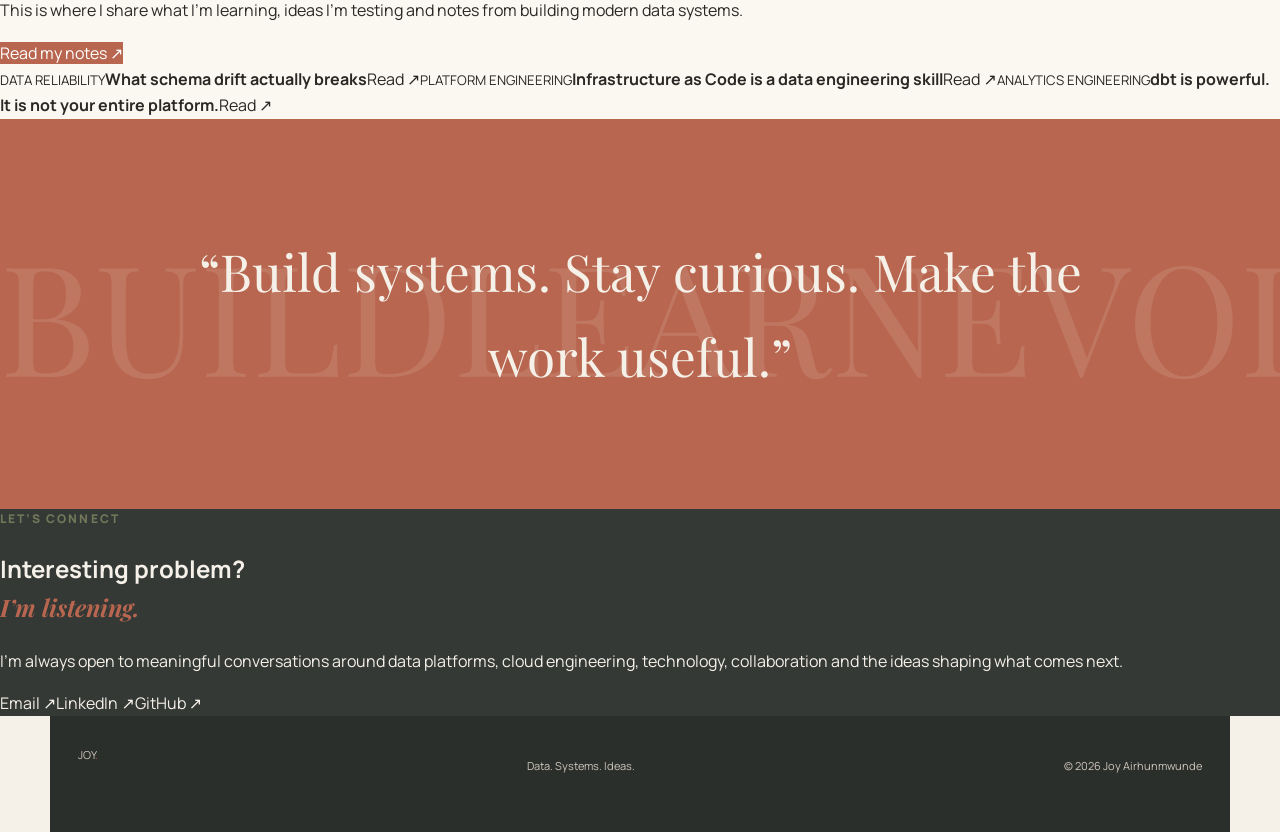
==== commit 48aa4bc2: "Rename index3.html to index.html" ====
--- a/index.html
+++ b/index.html
@@ -2,14 +2,14 @@
 <header class="editorial-nav"><a class="joymark" href="index.html">JOY<span>.</span></a><nav><a href="#story">About</a><a href="#work">Work</a><a href="thinking.html">Notes</a><a href="#graduation">Milestone</a><a href="#contact">Connect</a></nav><a class="nav-resume" href="Joy_Airhunmwunde_Resume.docx" download>Résumé ↗</a><button class="menu-toggle">Menu</button></header>
 <div class="mobile-menu"><a href="#story">About</a><a href="#work">Work</a><a href="thinking.html">Notes</a><a href="#graduation">Milestone</a><a href="#contact">Connect</a></div>
 <main>
-<section class="editorial-hero"><div class="hero-copy"><p class="eyebrow">CLOUD DATA ENGINEER · SYSTEMS THINKER</p><h1>Hi, I’m <em>Joy.</em></h1><h2>I build reliable data systems and explore what technology makes possible.</h2><p class="lede">Working across cloud infrastructure, modern data platforms and intelligent systems — with a bias for reliability, clarity and useful engineering.</p><div class="hero-actions"><a class="primary-btn" href="#work">Explore my work ↘</a><a class="quiet-link" href="#story">My story</a></div></div><div class="hero-photo photo-slot"><div class="photo-label"><span>01</span><b>YOUR HERO PORTRAIT</b><small>Editorial · confident · generous negative space</small></div></div><div class="vertical-note">DATA · SYSTEMS · IDEAS</div></section>
+<section class="editorial-hero"><div class="hero-copy"><p class="eyebrow">CLOUD DATA ENGINEER · SYSTEMS THINKER</p><h1>Hi, I’m <em>Joy.</em></h1><h2>I build reliable data systems and explore what technology makes possible.</h2><p class="lede">Working across cloud infrastructure, modern data platforms and intelligent systems, with a bias for reliability, clarity and useful engineering.</p><div class="hero-actions"><a class="primary-btn" href="#work">Explore my work ↘</a><a class="quiet-link" href="#story">My story</a></div></div><div class="hero-photo editorial-art hero-art" aria-label="Abstract editorial data artwork"><div class="art-orbit orbit-one"></div><div class="art-orbit orbit-two"></div><div class="art-node n1"></div><div class="art-node n2"></div><div class="art-node n3"></div><div class="art-caption"><span>DATA</span><i>→</i><span>SYSTEMS</span><i>→</i><span>IDEAS</span></div></div><div class="vertical-note">DATA · SYSTEMS · IDEAS</div></section>
 <section class="intro-strip"><p>Engineering data you can trust.</p><span>✦</span><p>Designing for change.</p><span>✦</span><p>Building what lasts.</p></section>
-<section id="story" class="story-section"><div class="section-number">01</div><div class="story-photo photo-slot warm"><div class="photo-label"><span>02</span><b>ABOUT PORTRAIT</b><small>Natural · candid · warm</small></div></div><div class="story-copy"><p class="eyebrow">A LITTLE ABOUT ME</p><h2>I started by asking questions of data. <em>Now I build the systems that make those answers possible.</em></h2><p>My career has moved through research, data analysis, business intelligence and BI leadership into cloud data engineering. That journey shaped how I work: I care about the infrastructure beneath the dashboard just as much as the decision made from it.</p><p>I enjoy the part of engineering where technology meets judgment — designing systems that are reproducible, observable and resilient enough to evolve with the people who depend on them.</p><a class="text-arrow" href="about.html">More about my journey ↗</a></div></section>
+<section id="story" class="story-section"><div class="section-number">01</div><div class="story-photo editorial-art story-art"><p>Research taught me to <em>question.</em><br>Analytics taught me to <em>understand.</em><br>Engineering taught me to <em>build.</em></p><span>01 — THE JOURNEY</span></div><div class="story-copy"><p class="eyebrow">A LITTLE ABOUT ME</p><h2>I started by asking questions of data. <em>Now I build the systems that make those answers possible.</em></h2><p>My career has moved through research, data analysis, business intelligence and BI leadership into cloud data engineering. That journey shaped how I work: I care about the infrastructure beneath the dashboard just as much as the decision made from it.</p><p>I enjoy the part of engineering where technology meets judgment — designing systems that are reproducible, observable and resilient enough to evolve with the people who depend on them.</p><a class="text-arrow" href="about.html">More about my journey ↗</a></div></section>
 <section class="journey"><p class="eyebrow">THE JOURNEY</p><div class="journey-line"><div><span>01</span><b>Research</b><small>Understanding data</small></div><i>→</i><div><span>02</span><b>Analytics</b><small>Finding meaning</small></div><i>→</i><div><span>03</span><b>BI Leadership</b><small>Enabling decisions</small></div><i>→</i><div class="active"><span>04</span><b>Data Engineering</b><small>Building the foundation</small></div></div></section>
-<section id="graduation" class="graduation-section"><div class="grad-photo photo-slot"><div class="photo-label"><span>03</span><b>GRADUATION EDITORIAL</b><small>Gown · campus · full-width storytelling image</small></div></div><div class="grad-copy"><p class="eyebrow">A MILESTONE · 2026</p><h2>Distinction<span>.</span></h2><h3>MSc Computer Science</h3><p>Graduate study deepened my focus on cloud data engineering, advanced analytics and scalable data-platform design — and gave me space to investigate how intelligent systems can become more reliable.</p><div class="grad-research"><small>RESEARCH FOCUS</small><b>AI-Driven Schema Drift Detection for Apache Iceberg Lakehouses</b><a href="systems.html#iceberg">Explore the research ↗</a></div></div></section>
+<section id="graduation" class="graduation-section"><div class="grad-photo editorial-art grad-art"><div class="grad-year">2026</div><div class="grad-seal">MSc<br><strong>Distinction</strong></div><p>Computer Science</p></div><div class="grad-copy"><p class="eyebrow">A MILESTONE · 2026</p><h2>Distinction<span>.</span></h2><h3>MSc Computer Science</h3><p>Graduate study deepened my focus on cloud data engineering, advanced analytics, and scalable data platform design and gave me space to investigate how intelligent systems can become more reliable.</p><div class="grad-research"><small>RESEARCH FOCUS</small><b>AI-Driven Schema Drift Detection for Apache Iceberg Lakehouses</b><a href="systems.html#iceberg">Explore the research ↗</a></div></div></section>
 <section id="work" class="selected-work"><div class="work-head"><div><p class="eyebrow">SELECTED WORK</p><h2>Things I’ve <em>built.</em></h2></div><p>Not a list of tools. A closer look at the problems, decisions and systems behind the work.</p></div><article class="editorial-project"><div class="project-index">01</div><div class="project-visual cloud-visual"><span>AWS S3</span><i>→</i><span>Snowflake</span><i>→</i><span>dbt</span><i>→</i><span>Airflow</span><i>→</i><span>ECS</span></div><div class="project-copy"><p class="eyebrow">CLOUD ANALYTICS PLATFORM</p><h3>Cocosurf Gear</h3><p>Turning five daily nested JSON feeds into clean, tested and analytics-ready Snowflake models, deployed as containerised cloud workloads.</p><div class="project-tags">AWS · SNOWFLAKE · DBT · AIRFLOW · DOCKER</div><a href="systems.html#cocosurf">Explore project ↗</a></div></article><article class="editorial-project reverse"><div class="project-index">02</div><div class="project-visual migration-visual"><strong>7 YEARS</strong><small>production history</small><div>PostgreSQL <i>→</i> Python <i>→</i> Validation <i>→</i> S3</div></div><div class="project-copy"><p class="eyebrow">HISTORICAL DATA MIGRATION</p><h3>LuminaBrick Properties</h3><p>Designing a secure extraction approach for business-critical property data without placing analytical load on the live acquisition platform.</p><div class="project-tags">POSTGRESQL · PYTHON · AWS S3 · VALIDATION</div><a href="systems.html#luminabrick">Explore project ↗</a></div></article><article class="editorial-project"><div class="project-index">03</div><div class="project-visual research-visual"><div><strong>227</strong><small>metadata snapshots</small></div><div><strong>0.2s</strong><small>end-to-end latency</small></div><div><strong>100%</strong><small>impact prediction</small></div></div><div class="project-copy"><p class="eyebrow">LAKEHOUSE RELIABILITY</p><h3>Schema Drift Detection</h3><p>Graph-based downstream impact analysis and ML-assisted remediation for Apache Iceberg lakehouses.</p><div class="project-tags">ICEBERG · PYTHON · GRAPH MODELLING · ML</div><a href="systems.html#iceberg">Explore project ↗</a></div></article></section>
 <section class="philosophy-editorial"><p class="eyebrow">HOW I THINK</p><h2>Good engineering is not just about what <em>works today.</em></h2><div class="principles"><article><span>01</span><h3>Reliability before sophistication.</h3><p>A system people trust beats a clever system nobody can operate.</p></article><article><span>02</span><h3>Design for change.</h3><p>Schemas evolve. Teams scale. Requirements shift. Architecture should expect that.</p></article><article><span>03</span><h3>Infrastructure should be reproducible.</h3><p>If it cannot be recreated predictably, it eventually becomes operational debt.</p></article></div></section>
 <section class="beyond"><div class="beyond-copy"><p class="eyebrow">BEYOND THE RÉSUMÉ</p><h2>A career is more interesting when you stay <em>curious.</em></h2><p>This is where I share what I’m learning, ideas I’m testing and notes from building modern data systems.</p><a class="primary-btn dark" href="thinking.html">Read my notes ↗</a></div><div class="beyond-grid"><a href="thinking.html#schema-drift"><small>DATA RELIABILITY</small><b>What schema drift actually breaks</b><span>Read ↗</span></a><a href="thinking.html#iac"><small>PLATFORM ENGINEERING</small><b>Infrastructure as Code is a data engineering skill</b><span>Read ↗</span></a><a href="thinking.html#dbt"><small>ANALYTICS ENGINEERING</small><b>dbt is powerful. It is not your entire platform.</b><span>Read ↗</span></a></div></section>
-<section class="photo-break photo-slot"><div class="photo-label"><span>04</span><b>LIFESTYLE / WORKING PORTRAIT</b><small>Workspace · walking · candid detail · editorial crop</small></div><blockquote>“Build systems. Stay curious. Make the work useful.”</blockquote></section>
+<section class="photo-break editorial-art closing-art"><div class="closing-lines"><span>BUILD</span><span>LEARN</span><span>EVOLVE</span></div><blockquote>“Build systems. Stay curious. Make the work useful.”</blockquote></section>
 <section id="contact" class="editorial-contact"><p class="eyebrow">LET’S CONNECT</p><h2>Interesting problem?<br><em>I’m listening.</em></h2><p>I’m always open to meaningful conversations around data platforms, cloud engineering, technology, collaboration and the ideas shaping what comes next.</p><div class="contact-links"><a href="mailto:airhunmwundejoy@gmail.com">Email ↗</a><a href="https://linkedin.com/in/joy-airhunmwunde" target="_blank">LinkedIn ↗</a><a href="https://github.com/Iyosay" target="_blank">GitHub ↗</a></div></section>
 </main><footer class="editorial-footer"><a class="joymark" href="index.html">JOY<span>.</span></a><p>Data. Systems. Ideas.</p><p>© <span id="year"></span> Joy Airhunmwunde</p></footer><script src="script.js"></script></body></html>
--- a/styles.css
+++ b/styles.css
@@ -1,13 +1,12 @@
-:root{--ink:#0b0b0b;--paper:#f4f0e8;--paper2:#fbfaf6;--lime:#d6f04a;--olive:#9da62d;--line:#d7d0c4;--muted:#6e6a63;--serif:'Playfair Display',Georgia,serif;--sans:'Manrope',Arial,sans-serif;--max:1440px}
-*{box-sizing:border-box}html{scroll-behavior:smooth}body{margin:0;background:var(--paper2);color:var(--ink);font-family:var(--sans);line-height:1.55}a{text-decoration:none;color:inherit}img{max-width:100%;display:block}.eyebrow{font-size:11px;letter-spacing:.18em;text-transform:uppercase;font-weight:700;color:#899126;margin:0 0 14px}.editorial-nav{height:74px;background:#050505;color:#fff;display:grid;grid-template-columns:1fr auto 1fr;align-items:center;padding:0 4vw;position:sticky;top:0;z-index:50;border-bottom:1px solid #181818}.joymark{font:600 22px var(--sans);letter-spacing:.06em}.joymark span{color:var(--lime)}.editorial-nav nav{display:flex;gap:34px;font-size:11px;text-transform:uppercase;letter-spacing:.08em}.editorial-nav nav a{padding:28px 0 22px;border-bottom:2px solid transparent}.editorial-nav nav a:hover{border-color:var(--lime)}.nav-resume{justify-self:end;border:1px solid #706f64;border-radius:4px;padding:11px 17px;font-size:11px;text-transform:uppercase;letter-spacing:.08em}.menu-toggle{display:none;background:none;border:0;color:#fff}.mobile-menu{display:none}
-.editorial-hero{min-height:650px;background:#111;color:#fff;display:grid;grid-template-columns:.95fr 1.05fr;position:relative;overflow:hidden}.hero-copy{padding:88px 5.5vw 72px;display:flex;flex-direction:column;justify-content:center;background:radial-gradient(circle at 70% 35%,#242115 0,transparent 42%),linear-gradient(105deg,#0b0b0b 0%,#16140e 100%)}.hero-copy h1{font:600 clamp(64px,7vw,112px)/.92 var(--serif);margin:0 0 24px}.hero-copy h1 em{font-style:normal;color:var(--lime)}.hero-copy h2{font:500 clamp(22px,2vw,34px)/1.25 var(--serif);max-width:650px;margin:0 0 18px}.lede{max-width:670px;color:#d8d3c9;font-size:16px}.hero-actions{display:flex;gap:18px;align-items:center;margin-top:28px}.primary-btn{background:var(--lime);color:#0a0a0a;padding:15px 22px;font-size:11px;font-weight:800;text-transform:uppercase;letter-spacing:.06em;border-radius:2px}.quiet-link{font-size:12px;text-transform:uppercase;letter-spacing:.06em}.hero-photo{min-height:650px}.photo-slot{position:relative;overflow:hidden;background:linear-gradient(145deg,#29271e,#0f0f0f)}.photo-slot:before{content:"";position:absolute;inset:0;background:repeating-linear-gradient(135deg,rgba(255,255,255,.025) 0 1px,transparent 1px 20px)}.photo-label{position:absolute;left:28px;bottom:26px;padding:14px 16px;background:rgba(0,0,0,.58);backdrop-filter:blur(10px);color:#fff;border:1px solid rgba(255,255,255,.18);display:grid;gap:2px;z-index:2}.photo-label span{color:var(--lime);font-size:10px}.photo-label b{font-size:11px;letter-spacing:.12em}.photo-label small{font-size:10px;color:#cac6bc}.vertical-note{position:absolute;right:14px;top:50%;writing-mode:vertical-rl;transform:rotate(180deg);font-size:9px;letter-spacing:.22em;color:#89836f}.intro-strip{background:#050505;color:#d9d4c8;display:flex;justify-content:center;gap:34px;padding:16px 20px;font-size:10px;text-transform:uppercase;letter-spacing:.12em}.intro-strip span{color:var(--lime)}
-.story-section{max-width:var(--max);margin:auto;display:grid;grid-template-columns:70px .8fr 1.35fr;gap:42px;padding:92px 4vw}.section-number{font:600 15px var(--serif);color:#8f8b82}.story-photo{min-height:430px;background:linear-gradient(145deg,#514c3c,#171612)}.story-copy h2{font:600 clamp(34px,4vw,62px)/1.08 var(--serif);margin:0 0 24px}.story-copy h2 em{color:#777d1d;font-weight:500}.story-copy p{color:#514f4a;max-width:760px}.text-arrow{display:inline-block;margin-top:15px;font-size:11px;text-transform:uppercase;letter-spacing:.08em;border-bottom:1px solid #111;padding-bottom:4px}
-.journey{border-top:1px solid var(--line);border-bottom:1px solid var(--line);padding:44px 4vw;max-width:var(--max);margin:auto}.journey-line{display:grid;grid-template-columns:1fr auto 1fr auto 1fr auto 1fr;align-items:center;gap:24px}.journey-line div{display:grid;gap:3px}.journey-line span{font-size:10px;color:#8f8b82}.journey-line b{font:600 20px var(--serif)}.journey-line small{font-size:11px;color:var(--muted)}.journey-line i{font-style:normal;color:#a7a098}.journey-line .active b{color:#899126}
-.graduation-section{max-width:var(--max);margin:70px auto 0;display:grid;grid-template-columns:1.05fr .95fr;background:#e8e0d3}.grad-photo{min-height:580px;background:linear-gradient(155deg,#394532,#9da68e 40%,#18201b)}.grad-copy{padding:70px 5vw}.grad-copy h2{font:600 clamp(60px,7vw,112px)/.9 var(--serif);margin:0}.grad-copy h2 span{color:#8d971b}.grad-copy h3{font:600 clamp(30px,3vw,48px) var(--serif);margin:16px 0 26px}.grad-copy>p{color:#57534c;max-width:600px}.grad-research{margin-top:42px;padding-top:26px;border-top:1px solid #bfb6a7;display:grid;gap:8px}.grad-research small{font-size:9px;letter-spacing:.15em}.grad-research b{font:600 18px var(--serif)}.grad-research a{font-size:10px;text-transform:uppercase;letter-spacing:.08em;color:#747c13;margin-top:8px}
-.selected-work{margin-top:0;background:#050505;color:#fff;padding:88px 4vw}.work-head{max-width:var(--max);margin:auto;display:flex;justify-content:space-between;align-items:end;gap:50px;padding-bottom:44px}.work-head h2{font:600 clamp(44px,5vw,75px)/1 var(--serif);margin:0}.work-head h2 em{color:var(--lime)}.work-head>p{max-width:480px;color:#b9b4aa}.editorial-project{max-width:var(--max);margin:0 auto;border-top:1px solid #242424;display:grid;grid-template-columns:70px 1.2fr 1fr;gap:42px;padding:46px 0;align-items:center}.editorial-project.reverse .project-visual{order:3}.project-index{font:600 18px var(--serif);color:var(--lime)}.project-copy h3{font:600 clamp(34px,4vw,56px) var(--serif);margin:0 0 12px}.project-copy p{color:#b9b4aa}.project-copy>a{font-size:10px;text-transform:uppercase;letter-spacing:.09em;color:var(--lime)}.project-tags{font-size:9px;letter-spacing:.12em;color:#8c887f;margin:22px 0}.project-visual{min-height:270px;border:1px solid #2a2a2a;background:#0c0c0c;display:flex;align-items:center;justify-content:center;gap:12px;padding:24px;overflow:hidden;position:relative}.project-visual:after{content:"";position:absolute;inset:0;background:radial-gradient(circle at 60% 40%,rgba(214,240,74,.12),transparent 30%)}.cloud-visual span{border:1px solid #494949;padding:12px 14px;font-size:11px;z-index:1}.cloud-visual i{color:var(--lime);font-style:normal;z-index:1}.migration-visual{flex-direction:column;text-align:center}.migration-visual strong{font:600 58px var(--serif);color:var(--lime)}.migration-visual small{color:#aaa}.migration-visual div{font-size:10px;color:#ded9d0}.migration-visual i{font-style:normal;color:var(--lime)}.research-visual{display:grid;grid-template-columns:repeat(3,1fr);gap:10px}.research-visual div{padding:28px 12px;border:1px solid #282828;text-align:center;z-index:1}.research-visual strong{display:block;font:600 36px var(--serif);color:var(--lime)}.research-visual small{font-size:9px;color:#999}
-.philosophy-editorial{max-width:var(--max);margin:auto;padding:90px 4vw}.philosophy-editorial h2{font:600 clamp(40px,5vw,70px)/1.05 var(--serif);max-width:900px;margin:0 0 50px}.philosophy-editorial h2 em{color:#838b1a}.principles{display:grid;grid-template-columns:repeat(3,1fr);gap:1px;background:var(--line);border:1px solid var(--line)}.principles article{background:var(--paper2);padding:34px}.principles span{font-size:10px;color:#999}.principles h3{font:600 23px var(--serif)}.principles p{color:var(--muted);font-size:13px}
-.beyond{background:#ede8dd;padding:82px 4vw;display:grid;grid-template-columns:.8fr 1.2fr;gap:60px}.beyond-copy{max-width:540px;justify-self:end}.beyond h2{font:600 clamp(40px,5vw,68px)/1.05 var(--serif);margin:0 0 20px}.beyond h2 em{color:#80881b}.primary-btn.dark{background:#101010;color:#fff;display:inline-block;margin-top:18px}.beyond-grid{display:grid;grid-template-columns:repeat(3,1fr);gap:14px}.beyond-grid a{background:#f8f5ee;border:1px solid #d9d1c2;padding:28px;min-height:220px;display:flex;flex-direction:column}.beyond-grid small{font-size:9px;letter-spacing:.12em;color:#8d941d}.beyond-grid b{font:600 21px var(--serif);margin:24px 0 auto}.beyond-grid span{font-size:10px;text-transform:uppercase;letter-spacing:.08em}
-.photo-break{min-height:450px;background:linear-gradient(110deg,#302d27,#0c0c0c);max-width:var(--max);margin:0 auto;display:flex;align-items:center;justify-content:center}.photo-break blockquote{position:relative;z-index:2;color:#fff;font:600 clamp(32px,4vw,58px) var(--serif);max-width:900px;text-align:center;padding:40px}.editorial-contact{background:#050505;color:#fff;padding:100px 4vw;text-align:center}.editorial-contact h2{font:600 clamp(56px,7vw,110px)/.92 var(--serif);margin:0}.editorial-contact h2 em{color:var(--lime)}.editorial-contact>p{max-width:700px;margin:28px auto;color:#b9b4aa}.contact-links{display:flex;justify-content:center;gap:14px;flex-wrap:wrap}.contact-links a{border:1px solid #444;padding:12px 18px;font-size:10px;text-transform:uppercase;letter-spacing:.09em}.editorial-footer{background:#050505;color:#8d8a84;border-top:1px solid #1c1c1c;padding:28px 4vw;display:flex;justify-content:space-between;align-items:center;font-size:10px}.editorial-footer .joymark{color:#fff}
-/* internal pages */.inner-page{background:var(--paper2)}.inner-hero{padding:120px 5vw 70px;background:#0a0a0a;color:#fff}.inner-hero h1{font:600 clamp(58px,8vw,120px)/.9 var(--serif);margin:0}.inner-hero p{max-width:720px;color:#c7c1b7}.content-wrap{max-width:1200px;margin:auto;padding:80px 4vw}.case{padding:45px 0;border-bottom:1px solid var(--line)}.case h2{font:600 44px var(--serif)}.case-grid{display:grid;grid-template-columns:.7fr 1.3fr;gap:50px}.case aside{font-size:11px;text-transform:uppercase;letter-spacing:.1em;color:#7a796f}.case p{color:#5d5952}.note-grid{display:grid;grid-template-columns:repeat(2,1fr);gap:20px}.note{padding:30px;border:1px solid var(--line);background:#fff}.note h2{font:600 30px var(--serif)}
-@media(max-width:980px){.editorial-nav{grid-template-columns:1fr auto}.editorial-nav nav,.nav-resume{display:none}.menu-toggle{display:block}.editorial-nav.open + .mobile-menu{display:flex}.mobile-menu{position:fixed;top:74px;left:0;right:0;background:#090909;color:#fff;z-index:49;flex-direction:column;padding:24px 5vw;gap:18px}.editorial-hero,.story-section,.graduation-section,.beyond{grid-template-columns:1fr}.hero-photo{min-height:520px}.vertical-note{display:none}.story-section{grid-template-columns:1fr}.section-number{display:none}.journey-line{grid-template-columns:1fr 1fr;gap:24px}.journey-line i{display:none}.editorial-project,.editorial-project.reverse{grid-template-columns:1fr}.editorial-project.reverse .project-visual{order:initial}.project-index{display:none}.principles,.beyond-grid{grid-template-columns:1fr}.beyond-copy{justify-self:start}.case-grid,.note-grid{grid-template-columns:1fr}}
-@media(max-width:620px){.editorial-nav{padding:0 20px}.hero-copy{padding:64px 22px}.editorial-hero{grid-template-columns:1fr}.hero-copy h1{font-size:62px}.hero-photo{min-height:420px}.intro-strip{display:none}.story-section,.journey,.selected-work,.philosophy-editorial,.beyond,.editorial-contact{padding-left:22px;padding-right:22px}.story-photo{min-height:360px}.journey-line{grid-template-columns:1fr}.grad-copy{padding:52px 24px}.grad-photo{min-height:420px}.work-head{display:block}.work-head>p{margin-top:20px}.project-visual{min-height:230px}.research-visual{grid-template-columns:1fr}.editorial-footer{padding:24px 22px;flex-direction:column;gap:8px}.contact-links{flex-direction:column}.contact-links a{width:100%}}
+:root{
+  --bg:#f5f7fa; --surface:#ffffff; --ink:#0b1324; --muted:#667085; --line:#dde3ea;
+  --navy:#0a1a35; --blue:#2563eb; --cyan:#2dd4bf; --shadow:0 20px 60px rgba(15,23,42,.08);
+  --radius:24px; --max:1180px;
+}
+*{box-sizing:border-box}html{scroll-behavior:smooth}body{margin:0;background:var(--bg);color:var(--ink);font-family:Inter,system-ui,sans-serif;line-height:1.65}.site-shell{overflow:hidden}a{color:inherit;text-decoration:none}.section-pad{max-width:var(--max);margin:auto;padding:110px 28px}.compact{padding-top:24px;padding-bottom:52px}.nav-wrap{height:78px;max-width:var(--max);margin:auto;padding:0 28px;display:flex;align-items:center;justify-content:space-between;border-bottom:1px solid rgba(221,227,234,.8);position:relative;z-index:20}.brand{font:800 23px Manrope,sans-serif;letter-spacing:-1px}.brand span{color:var(--blue)}.nav-links{display:flex;gap:28px;font-size:14px;color:#344054}.nav-links a:hover{color:var(--blue)}.nav-cta{background:var(--navy);color:white;padding:11px 17px;border-radius:12px;font-weight:700;font-size:14px}.menu-toggle{display:none;border:0;background:none;font-size:24px}.hero{padding-top:100px}.hero-grid{display:grid;grid-template-columns:1.25fr .75fr;gap:72px;align-items:center}.eyebrow{font-size:12px;letter-spacing:.18em;font-weight:800;color:var(--blue);margin:0 0 18px}.hero h1,.section-heading h2,.contact h2{font-family:Manrope,sans-serif;letter-spacing:-.045em;line-height:1.03}.hero h1{font-size:clamp(50px,6vw,82px);margin:0;max-width:900px}.hero h1 span{color:var(--blue)}.hero-text{font-size:19px;color:#475467;max-width:720px;margin:28px 0 34px}.hero-actions,.contact-actions{display:flex;gap:14px;flex-wrap:wrap}.btn{display:inline-flex;align-items:center;justify-content:center;padding:14px 20px;border-radius:13px;font-weight:750;font-size:14px;transition:.2s}.btn:hover{transform:translateY(-2px)}.btn-primary{background:var(--navy);color:white}.btn-secondary{background:white;border:1px solid var(--line)}.social-row{display:flex;gap:24px;margin-top:32px;color:#475467;font-size:14px;font-weight:600}.hero-panel{background:linear-gradient(145deg,#0a1a35,#102a54);padding:18px;border-radius:30px;box-shadow:var(--shadow);color:white}.status-pill{display:inline-flex;align-items:center;gap:8px;padding:9px 11px;border:1px solid rgba(255,255,255,.13);border-radius:999px;font-size:11px;color:#cbd5e1;margin-bottom:16px}.status-pill span{width:7px;height:7px;background:#34d399;border-radius:50%;box-shadow:0 0 0 5px rgba(52,211,153,.12)}.code-card{background:#071122;border-radius:20px;overflow:hidden;border:1px solid rgba(255,255,255,.08)}.code-head{height:42px;border-bottom:1px solid rgba(255,255,255,.07);display:flex;gap:6px;align-items:center;padding:0 16px}.code-head span{width:8px;height:8px;border-radius:50%;background:#334155}.code-card pre{margin:0;padding:25px 20px 28px;overflow:auto;font-size:12px;color:#cbd5e1}.code-card b{color:#5eead4}.metric-grid{display:grid;grid-template-columns:repeat(4,1fr);gap:14px}.metric-grid article{background:white;padding:28px;border:1px solid var(--line);border-radius:20px}.metric-grid strong{display:block;font:800 35px Manrope,sans-serif;color:var(--navy);letter-spacing:-1px}.metric-grid span{display:block;font-size:13px;color:#667085;margin-top:8px}.section-heading{max-width:760px;margin-bottom:58px}.section-heading h2{font-size:clamp(38px,4.3vw,59px);margin:0 0 18px}.section-heading>p:last-child{color:var(--muted);font-size:17px}.about-grid{display:grid;grid-template-columns:1.1fr .9fr;gap:80px}.about-copy{font-size:18px;color:#475467}.about-copy p:first-child{font-size:24px;color:var(--ink);font-weight:600}.principles{display:grid;gap:12px}.principles>div{background:white;border:1px solid var(--line);border-radius:18px;padding:22px}.principles span{font-size:11px;font-weight:800;color:var(--blue)}.principles h3{margin:5px 0 3px;font-size:17px}.principles p{margin:0;color:var(--muted);font-size:13px}.projects-section{background:#edf2f7;max-width:none;padding-left:max(28px,calc((100vw - var(--max))/2 + 28px));padding-right:max(28px,calc((100vw - var(--max))/2 + 28px))}.project-grid{display:grid;grid-template-columns:1.12fr .88fr;gap:18px;max-width:var(--max);margin:auto}.project-card{background:white;border:1px solid var(--line);border-radius:var(--radius);padding:30px;box-shadow:0 8px 30px rgba(15,23,42,.04)}.project-card.featured{grid-row:span 2;min-height:630px;display:flex;flex-direction:column;justify-content:flex-start}.project-topline{display:flex;justify-content:space-between;font-size:10px;font-weight:800;letter-spacing:.12em;color:#98a2b3}.project-card h3{font:800 31px Manrope,sans-serif;margin:38px 0 0;letter-spacing:-.035em}.project-subtitle{font-weight:700;color:var(--blue);margin:2px 0 20px}.project-card>p:not(.project-subtitle){color:#667085}.architecture,.mini-flow{margin-top:auto;background:#f8fafc;border:1px dashed #cbd5e1;border-radius:16px;padding:20px;display:flex;align-items:center;gap:10px;flex-wrap:wrap;font-size:11px;font-weight:700}.architecture span,.mini-flow span{background:white;border:1px solid var(--line);border-radius:9px;padding:8px 10px}.architecture i,.mini-flow i{color:var(--blue);font-style:normal}.project-points{display:flex;gap:8px;flex-wrap:wrap;margin-top:18px}.project-points span{font-size:10px;background:#eff6ff;color:#1d4ed8;padding:7px 9px;border-radius:999px;font-weight:700}.result-row{display:grid;grid-template-columns:1fr 1fr;gap:10px;margin-top:24px}.result-row div{background:#f8fafc;padding:18px;border-radius:14px}.result-row strong{display:block;font:800 27px Manrope,sans-serif}.result-row span{font-size:11px;color:var(--muted)}.timeline{border-top:1px solid var(--line)}.timeline-item{display:grid;grid-template-columns:210px 1fr;padding:32px 0;border-bottom:1px solid var(--line);gap:30px}.timeline-date{font-size:11px;font-weight:800;color:#98a2b3;letter-spacing:.11em}.timeline h3{margin:0 0 9px;font-size:19px}.timeline p{margin:0;color:var(--muted);max-width:760px}.stack-section{padding-top:70px}.stack-grid{display:grid;grid-template-columns:repeat(2,1fr);gap:16px}.stack-card{background:var(--navy);color:white;padding:29px;border-radius:21px;min-height:180px}.stack-card h3{font:800 20px Manrope,sans-serif;margin:0 0 28px}.stack-card p{color:#cbd5e1;font-size:14px;margin:0;line-height:1.9}.education-grid{display:grid;grid-template-columns:repeat(3,1fr);gap:16px}.edu-card{background:white;border:1px solid var(--line);border-radius:20px;padding:26px}.edu-card p{font-size:10px;font-weight:800;color:var(--blue);letter-spacing:.1em}.edu-card h3{font:800 22px Manrope,sans-serif;margin:18px 0 4px}.edu-card span,.edu-card small{display:block;color:#667085}.edu-card small{margin-top:18px;line-height:1.7}.contact{max-width:none;background:var(--navy);color:white;padding-left:max(28px,calc((100vw - var(--max))/2 + 28px));padding-right:max(28px,calc((100vw - var(--max))/2 + 28px))}.contact-inner{max-width:var(--max);margin:auto}.contact .eyebrow{color:#5eead4}.contact h2{font-size:clamp(44px,5vw,70px);margin:0;max-width:780px}.contact p:not(.eyebrow){color:#cbd5e1;max-width:700px;font-size:17px;margin:24px 0 32px}.btn-light{background:white;color:var(--navy)}.btn-outline-light{border:1px solid #475569;color:white}footer{max-width:var(--max);margin:auto;padding:30px 28px 45px;display:flex;justify-content:space-between;color:#98a2b3;font-size:11px}.reveal{opacity:0;transform:translateY(18px);transition:opacity .75s ease,transform .75s ease}.reveal.show{opacity:1;transform:none}.delay-1{transition-delay:.08s}.delay-2{transition-delay:.16s}.delay-3{transition-delay:.24s}
+@media(max-width:900px){.nav-links,.nav-cta{display:none}.menu-toggle{display:block}.nav-wrap.mobile-open .nav-links{display:flex;position:absolute;top:70px;left:20px;right:20px;background:white;box-shadow:var(--shadow);padding:20px;border-radius:16px;flex-direction:column}.hero-grid,.about-grid{grid-template-columns:1fr}.hero-panel{max-width:640px}.metric-grid{grid-template-columns:repeat(2,1fr)}.project-grid{grid-template-columns:1fr}.project-card.featured{grid-row:auto;min-height:520px}.stack-grid,.education-grid{grid-template-columns:1fr 1fr}.timeline-item{grid-template-columns:150px 1fr}}
+@media(max-width:620px){.section-pad{padding:80px 20px}.hero{padding-top:70px}.hero h1{font-size:47px}.hero-text{font-size:16px}.metric-grid,.stack-grid,.education-grid{grid-template-columns:1fr}.metric-grid article{padding:22px}.timeline-item{grid-template-columns:1fr;gap:8px}.project-card{padding:22px}.project-card.featured{min-height:auto}.architecture{margin-top:28px}.social-row{flex-wrap:wrap}.contact-actions{flex-direction:column;align-items:stretch}.btn{width:100%}footer{padding:26px 20px 40px;flex-direction:column;gap:8px}.nav-wrap{padding:0 20px}}
+
+/* HUMAN EDITORIAL PALETTE OVERRIDES */
+:root{--cream:#F5F0E8;--oat:#E8DED0;--paper:#FBF8F2;--charcoal:#292824;--slate:#343936;--terracotta:#B8664F;--olive:#74785A;--ochre:#C49A55;--rose:#C9968D;--warmline:#D8CFC2;--warmmuted:#6E6961}
+body.editorial-home{background:var(--cream);color:var(--charcoal);font-family:Manrope,system-ui,sans-serif}.editorial-home em{font-family:"Playfair Display",serif}.editorial-nav{background:var(--cream)!important;color:var(--charcoal)!important;border-bottom:1px solid var(--warmline)!important}.joymark span{color:var(--terracotta)!important}.editorial-home .eyebrow{color:var(--olive)!important}.editorial-hero{background:var(--paper)!important}.hero-copy h1 em,.story-copy h2 em,.work-head h2 em,.philosophy-editorial h2 em,.beyond h2 em,.editorial-contact h2 em{color:var(--terracotta)!important}.primary-btn{background:var(--terracotta)!important;color:#fff!important}.intro-strip{background:var(--oat)!important;color:var(--charcoal)!important}.story-section,.selected-work{background:var(--cream)!important}.journey,.beyond{background:var(--paper)!important}.graduation-section,.editorial-contact{background:var(--slate)!important;color:var(--cream)!important}.philosophy-editorial{background:var(--oat)!important}.editorial-footer{background:#2B2F2C!important;color:#CFC7BC!important}.photo-label{display:none!important}.editorial-art{position:relative;overflow:hidden}.hero-art{background:linear-gradient(145deg,#DED1C1,#E9E0D4 48%,#C9B6A3)!important;min-height:100%;isolation:isolate}.hero-art:before,.hero-art:after{content:"";position:absolute;border:1px solid rgba(41,40,36,.16);width:520px;height:520px;border-radius:50%;left:15%;top:13%}.hero-art:after{width:330px;height:330px;left:34%;top:29%;border-color:rgba(184,102,79,.45)}.art-orbit{position:absolute;border:1px solid rgba(116,120,90,.45);border-radius:50%;transform:rotate(-22deg)}.orbit-one{width:680px;height:240px;left:5%;top:34%}.orbit-two{width:540px;height:180px;left:17%;top:39%;transform:rotate(28deg)}.art-node{position:absolute;width:18px;height:18px;background:var(--terracotta);border-radius:50%;box-shadow:0 0 0 8px rgba(184,102,79,.12)}.n1{left:31%;top:31%}.n2{left:62%;top:49%;background:var(--olive)}.n3{left:43%;top:66%;background:var(--ochre)}.art-caption{position:absolute;left:8%;bottom:8%;display:flex;gap:13px;align-items:center;font-family:"DM Mono",monospace;font-size:11px;letter-spacing:.12em}.art-caption i{color:var(--terracotta)}.story-art{background:var(--oat)!important;padding:55px 45px;display:flex;flex-direction:column;justify-content:space-between;border:1px solid var(--warmline)}.story-art p{font-family:"Playfair Display",serif;font-size:clamp(29px,2.5vw,46px);line-height:1.16;margin:0}.story-art em{color:var(--terracotta)}.story-art span{font-family:"DM Mono",monospace;font-size:10px;letter-spacing:.14em;color:var(--olive)}.grad-art{background:linear-gradient(135deg,#C8B6A2,#E8DED0)!important;color:var(--charcoal);display:flex;align-items:center;justify-content:center;flex-direction:column}.grad-year{font-family:"Playfair Display",serif;font-size:clamp(110px,12vw,210px);line-height:.8;color:rgba(41,40,36,.09);position:absolute}.grad-seal{width:210px;height:210px;border:1px solid var(--terracotta);border-radius:50%;display:flex;align-items:center;justify-content:center;flex-direction:column;text-align:center;font-family:"DM Mono",monospace;font-size:12px;z-index:2;background:rgba(245,240,232,.45)}.grad-seal strong{font-family:"Playfair Display",serif;font-size:29px;color:var(--terracotta);margin-top:6px}.grad-art>p{position:absolute;bottom:9%;font-family:"Playfair Display",serif;font-size:20px}.closing-art{min-height:390px;background:var(--terracotta)!important;color:var(--cream);display:flex;align-items:center;justify-content:center;padding:60px 5vw}.closing-lines{position:absolute;inset:0;display:flex;justify-content:space-around;align-items:center;opacity:.12;font-family:"Playfair Display",serif;font-size:clamp(70px,12vw,180px);white-space:nowrap}.closing-art blockquote{font-family:"Playfair Display",serif;font-size:clamp(34px,4vw,62px);max-width:900px;text-align:center;position:relative;z-index:2;margin:0}.project-visual{filter:saturate(.65)}.cloud-visual{background:#D7D8C8!important}.migration-visual{background:#D7C3B1!important}.research-visual{background:#CBD1CF!important}.project-tags{color:var(--olive)!important}.project-copy>a,.text-arrow{color:var(--terracotta)!important}
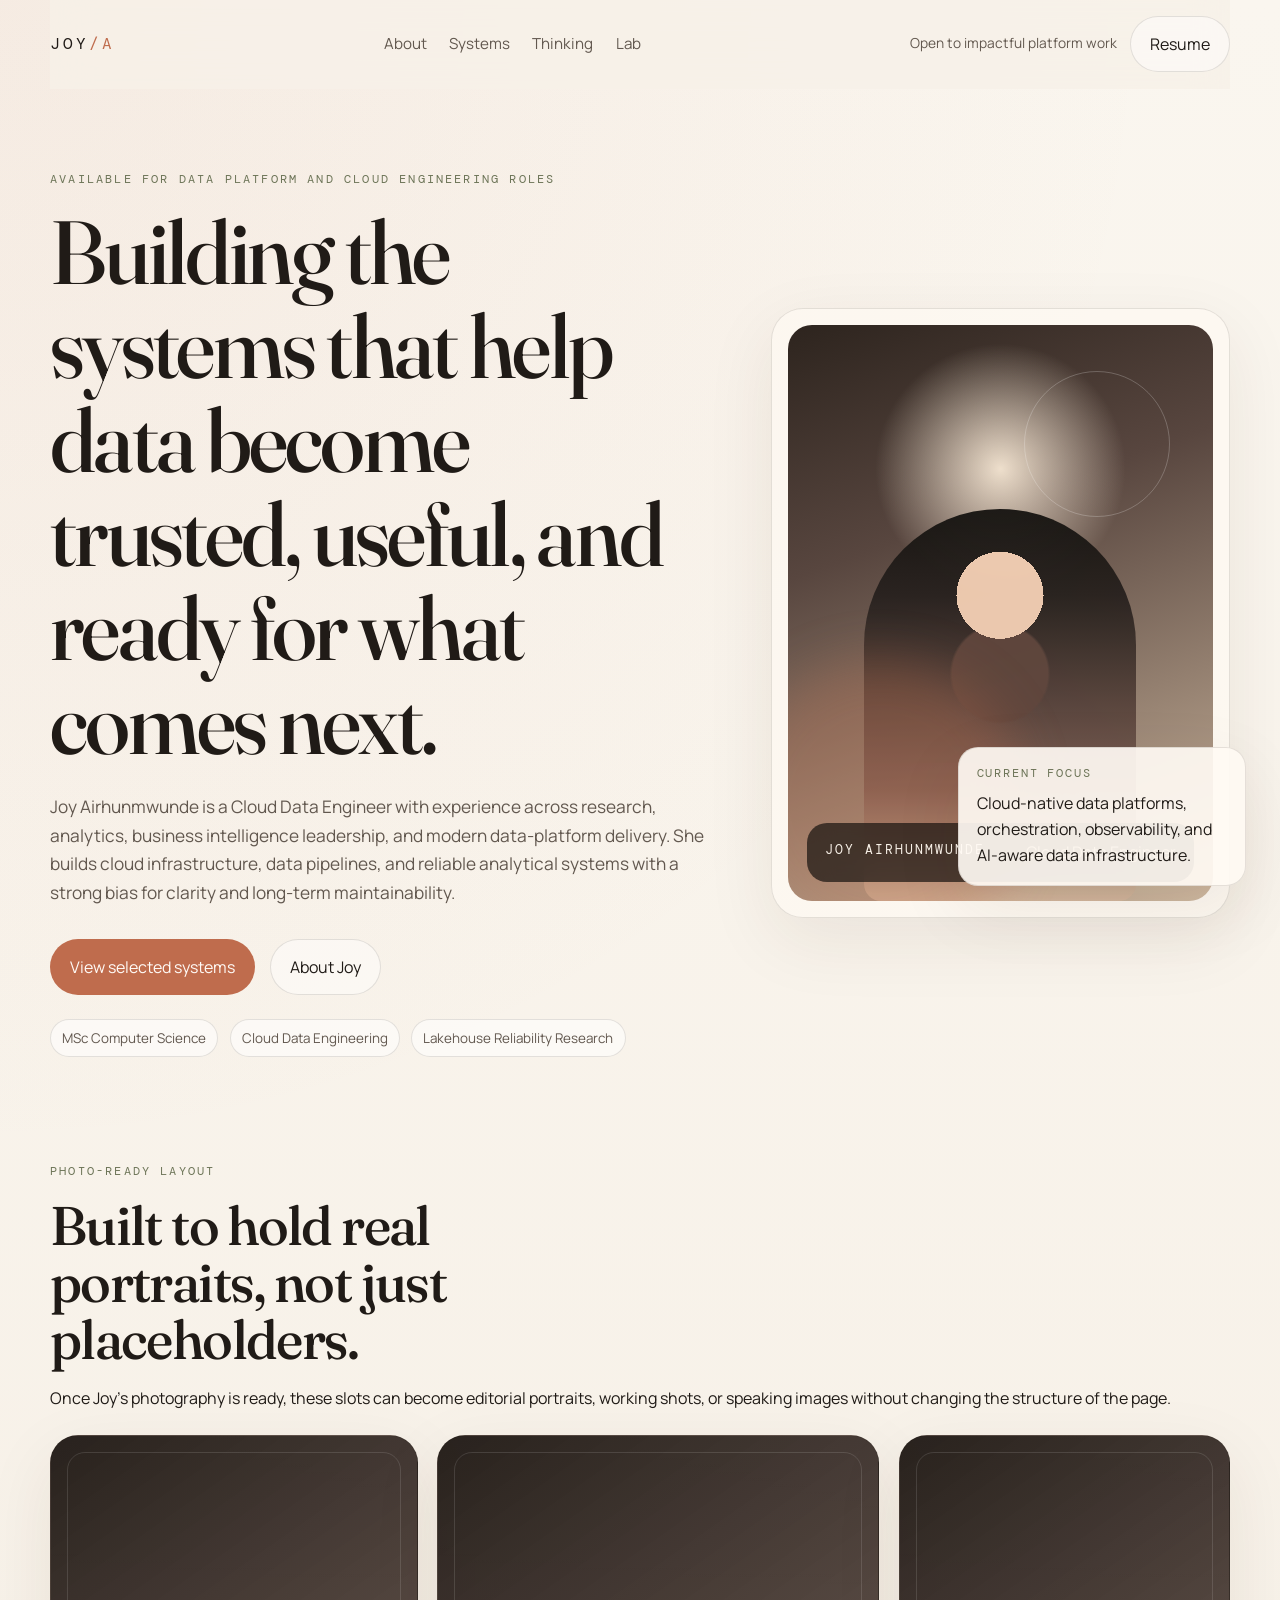
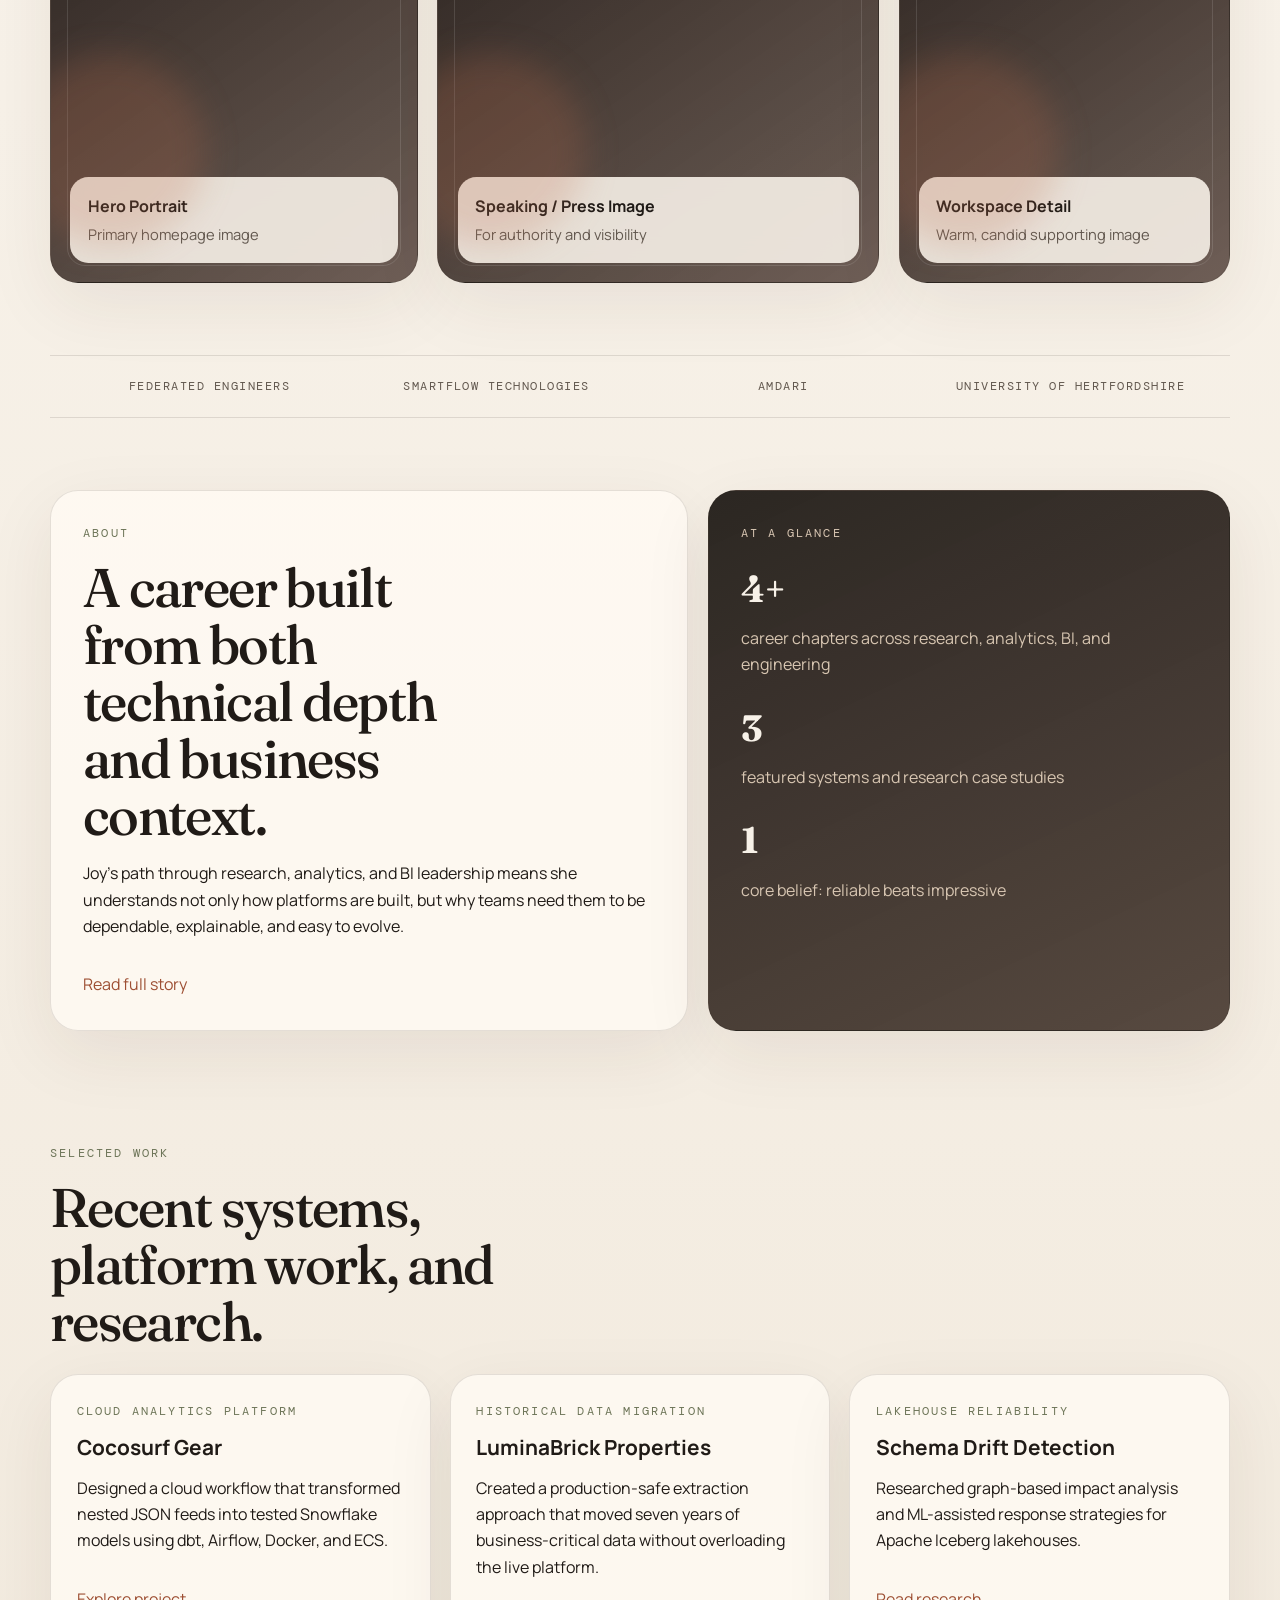
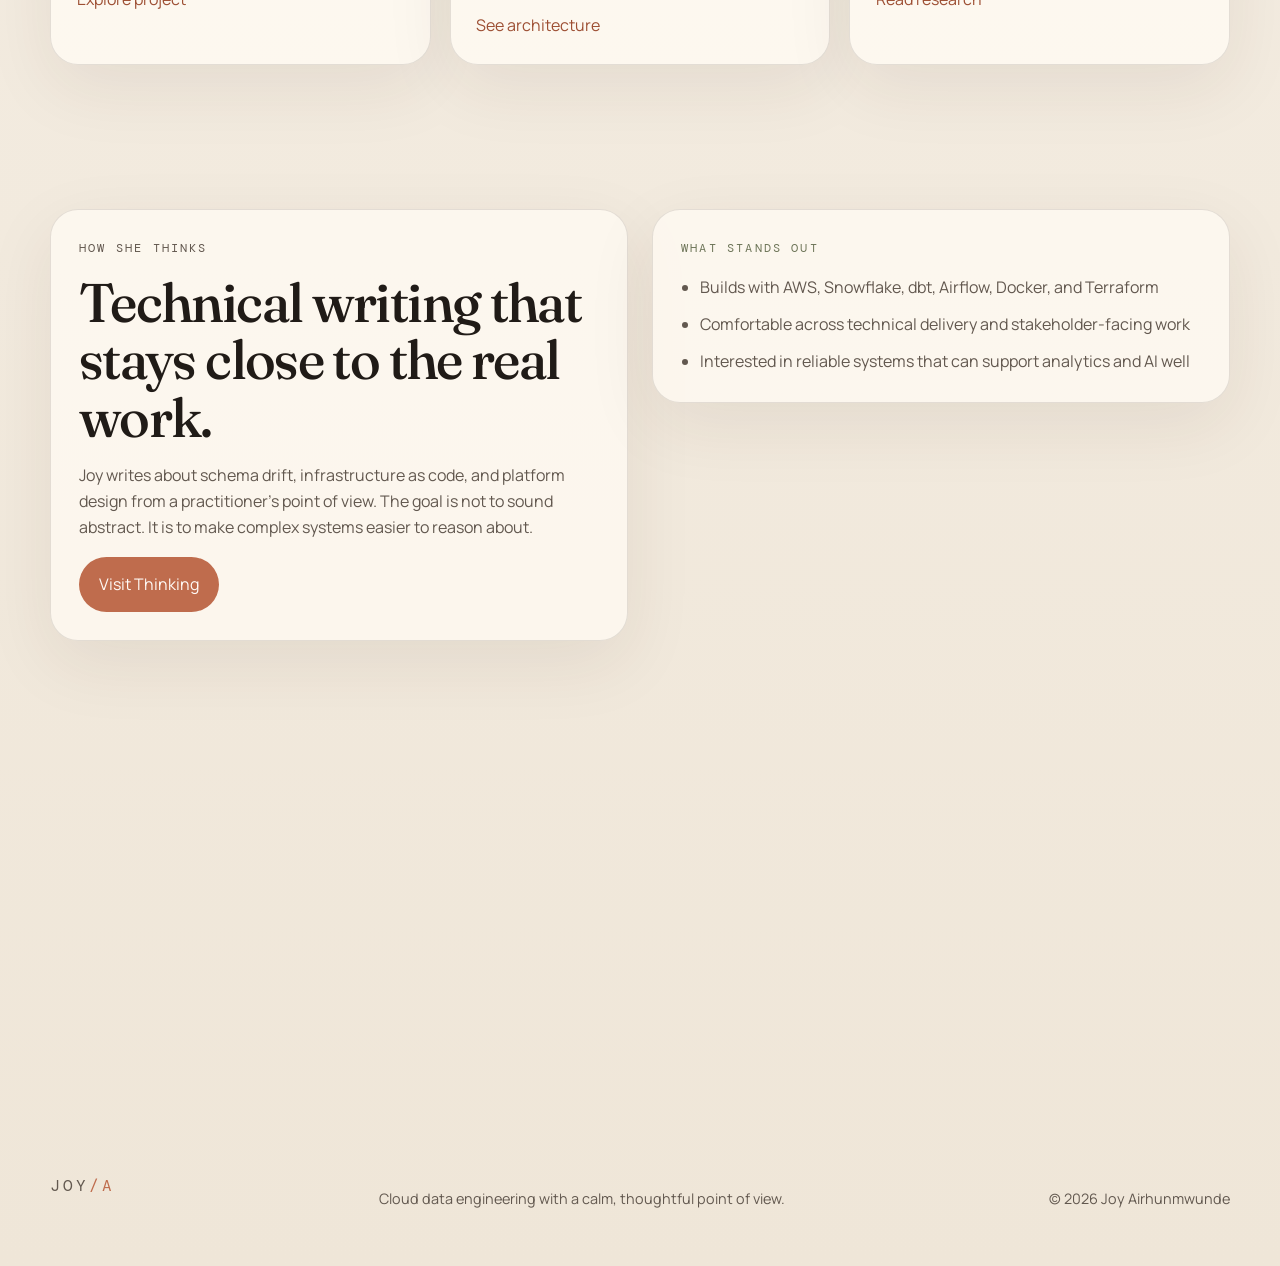
==== commit da6bb084: "Add files via upload" ====
--- a/index.html
+++ b/index.html
@@ -1,15 +1,198 @@
-<!doctype html><html lang="en"><head><meta charset="utf-8"><meta name="viewport" content="width=device-width,initial-scale=1"><meta name="description" content="Joy Airhunmwunde — Cloud Data Engineer building reliable data systems and exploring what technology makes possible."><title>Joy Airhunmwunde — Data. Systems. Ideas.</title><link rel="preconnect" href="https://fonts.googleapis.com"><link rel="preconnect" href="https://fonts.gstatic.com" crossorigin><link href="https://fonts.googleapis.com/css2?family=DM+Mono:wght@400;500&family=Manrope:wght@400;500;600;700&family=Playfair+Display:ital,wght@0,600;1,600&display=swap" rel="stylesheet"><link rel="stylesheet" href="styles.css"></head><body class="editorial-home">
-<header class="editorial-nav"><a class="joymark" href="index.html">JOY<span>.</span></a><nav><a href="#story">About</a><a href="#work">Work</a><a href="thinking.html">Notes</a><a href="#graduation">Milestone</a><a href="#contact">Connect</a></nav><a class="nav-resume" href="Joy_Airhunmwunde_Resume.docx" download>Résumé ↗</a><button class="menu-toggle">Menu</button></header>
-<div class="mobile-menu"><a href="#story">About</a><a href="#work">Work</a><a href="thinking.html">Notes</a><a href="#graduation">Milestone</a><a href="#contact">Connect</a></div>
-<main>
-<section class="editorial-hero"><div class="hero-copy"><p class="eyebrow">CLOUD DATA ENGINEER · SYSTEMS THINKER</p><h1>Hi, I’m <em>Joy.</em></h1><h2>I build reliable data systems and explore what technology makes possible.</h2><p class="lede">Working across cloud infrastructure, modern data platforms and intelligent systems, with a bias for reliability, clarity and useful engineering.</p><div class="hero-actions"><a class="primary-btn" href="#work">Explore my work ↘</a><a class="quiet-link" href="#story">My story</a></div></div><div class="hero-photo editorial-art hero-art" aria-label="Abstract editorial data artwork"><div class="art-orbit orbit-one"></div><div class="art-orbit orbit-two"></div><div class="art-node n1"></div><div class="art-node n2"></div><div class="art-node n3"></div><div class="art-caption"><span>DATA</span><i>→</i><span>SYSTEMS</span><i>→</i><span>IDEAS</span></div></div><div class="vertical-note">DATA · SYSTEMS · IDEAS</div></section>
-<section class="intro-strip"><p>Engineering data you can trust.</p><span>✦</span><p>Designing for change.</p><span>✦</span><p>Building what lasts.</p></section>
-<section id="story" class="story-section"><div class="section-number">01</div><div class="story-photo editorial-art story-art"><p>Research taught me to <em>question.</em><br>Analytics taught me to <em>understand.</em><br>Engineering taught me to <em>build.</em></p><span>01 — THE JOURNEY</span></div><div class="story-copy"><p class="eyebrow">A LITTLE ABOUT ME</p><h2>I started by asking questions of data. <em>Now I build the systems that make those answers possible.</em></h2><p>My career has moved through research, data analysis, business intelligence and BI leadership into cloud data engineering. That journey shaped how I work: I care about the infrastructure beneath the dashboard just as much as the decision made from it.</p><p>I enjoy the part of engineering where technology meets judgment — designing systems that are reproducible, observable and resilient enough to evolve with the people who depend on them.</p><a class="text-arrow" href="about.html">More about my journey ↗</a></div></section>
-<section class="journey"><p class="eyebrow">THE JOURNEY</p><div class="journey-line"><div><span>01</span><b>Research</b><small>Understanding data</small></div><i>→</i><div><span>02</span><b>Analytics</b><small>Finding meaning</small></div><i>→</i><div><span>03</span><b>BI Leadership</b><small>Enabling decisions</small></div><i>→</i><div class="active"><span>04</span><b>Data Engineering</b><small>Building the foundation</small></div></div></section>
-<section id="graduation" class="graduation-section"><div class="grad-photo editorial-art grad-art"><div class="grad-year">2026</div><div class="grad-seal">MSc<br><strong>Distinction</strong></div><p>Computer Science</p></div><div class="grad-copy"><p class="eyebrow">A MILESTONE · 2026</p><h2>Distinction<span>.</span></h2><h3>MSc Computer Science</h3><p>Graduate study deepened my focus on cloud data engineering, advanced analytics, and scalable data platform design and gave me space to investigate how intelligent systems can become more reliable.</p><div class="grad-research"><small>RESEARCH FOCUS</small><b>AI-Driven Schema Drift Detection for Apache Iceberg Lakehouses</b><a href="systems.html#iceberg">Explore the research ↗</a></div></div></section>
-<section id="work" class="selected-work"><div class="work-head"><div><p class="eyebrow">SELECTED WORK</p><h2>Things I’ve <em>built.</em></h2></div><p>Not a list of tools. A closer look at the problems, decisions and systems behind the work.</p></div><article class="editorial-project"><div class="project-index">01</div><div class="project-visual cloud-visual"><span>AWS S3</span><i>→</i><span>Snowflake</span><i>→</i><span>dbt</span><i>→</i><span>Airflow</span><i>→</i><span>ECS</span></div><div class="project-copy"><p class="eyebrow">CLOUD ANALYTICS PLATFORM</p><h3>Cocosurf Gear</h3><p>Turning five daily nested JSON feeds into clean, tested and analytics-ready Snowflake models, deployed as containerised cloud workloads.</p><div class="project-tags">AWS · SNOWFLAKE · DBT · AIRFLOW · DOCKER</div><a href="systems.html#cocosurf">Explore project ↗</a></div></article><article class="editorial-project reverse"><div class="project-index">02</div><div class="project-visual migration-visual"><strong>7 YEARS</strong><small>production history</small><div>PostgreSQL <i>→</i> Python <i>→</i> Validation <i>→</i> S3</div></div><div class="project-copy"><p class="eyebrow">HISTORICAL DATA MIGRATION</p><h3>LuminaBrick Properties</h3><p>Designing a secure extraction approach for business-critical property data without placing analytical load on the live acquisition platform.</p><div class="project-tags">POSTGRESQL · PYTHON · AWS S3 · VALIDATION</div><a href="systems.html#luminabrick">Explore project ↗</a></div></article><article class="editorial-project"><div class="project-index">03</div><div class="project-visual research-visual"><div><strong>227</strong><small>metadata snapshots</small></div><div><strong>0.2s</strong><small>end-to-end latency</small></div><div><strong>100%</strong><small>impact prediction</small></div></div><div class="project-copy"><p class="eyebrow">LAKEHOUSE RELIABILITY</p><h3>Schema Drift Detection</h3><p>Graph-based downstream impact analysis and ML-assisted remediation for Apache Iceberg lakehouses.</p><div class="project-tags">ICEBERG · PYTHON · GRAPH MODELLING · ML</div><a href="systems.html#iceberg">Explore project ↗</a></div></article></section>
-<section class="philosophy-editorial"><p class="eyebrow">HOW I THINK</p><h2>Good engineering is not just about what <em>works today.</em></h2><div class="principles"><article><span>01</span><h3>Reliability before sophistication.</h3><p>A system people trust beats a clever system nobody can operate.</p></article><article><span>02</span><h3>Design for change.</h3><p>Schemas evolve. Teams scale. Requirements shift. Architecture should expect that.</p></article><article><span>03</span><h3>Infrastructure should be reproducible.</h3><p>If it cannot be recreated predictably, it eventually becomes operational debt.</p></article></div></section>
-<section class="beyond"><div class="beyond-copy"><p class="eyebrow">BEYOND THE RÉSUMÉ</p><h2>A career is more interesting when you stay <em>curious.</em></h2><p>This is where I share what I’m learning, ideas I’m testing and notes from building modern data systems.</p><a class="primary-btn dark" href="thinking.html">Read my notes ↗</a></div><div class="beyond-grid"><a href="thinking.html#schema-drift"><small>DATA RELIABILITY</small><b>What schema drift actually breaks</b><span>Read ↗</span></a><a href="thinking.html#iac"><small>PLATFORM ENGINEERING</small><b>Infrastructure as Code is a data engineering skill</b><span>Read ↗</span></a><a href="thinking.html#dbt"><small>ANALYTICS ENGINEERING</small><b>dbt is powerful. It is not your entire platform.</b><span>Read ↗</span></a></div></section>
-<section class="photo-break editorial-art closing-art"><div class="closing-lines"><span>BUILD</span><span>LEARN</span><span>EVOLVE</span></div><blockquote>“Build systems. Stay curious. Make the work useful.”</blockquote></section>
-<section id="contact" class="editorial-contact"><p class="eyebrow">LET’S CONNECT</p><h2>Interesting problem?<br><em>I’m listening.</em></h2><p>I’m always open to meaningful conversations around data platforms, cloud engineering, technology, collaboration and the ideas shaping what comes next.</p><div class="contact-links"><a href="mailto:airhunmwundejoy@gmail.com">Email ↗</a><a href="https://linkedin.com/in/joy-airhunmwunde" target="_blank">LinkedIn ↗</a><a href="https://github.com/Iyosay" target="_blank">GitHub ↗</a></div></section>
-</main><footer class="editorial-footer"><a class="joymark" href="index.html">JOY<span>.</span></a><p>Data. Systems. Ideas.</p><p>© <span id="year"></span> Joy Airhunmwunde</p></footer><script src="script.js"></script></body></html>
+<!doctype html>
+<html lang="en">
+<head>
+  <meta charset="utf-8">
+  <meta name="viewport" content="width=device-width, initial-scale=1">
+  <meta name="description" content="Joy Airhunmwunde is a cloud data engineer building reliable platforms at the intersection of analytics, infrastructure, and intelligent systems.">
+  <title>Joy Airhunmwunde | Cloud Data Engineer</title>
+  <link rel="preconnect" href="https://fonts.googleapis.com">
+  <link rel="preconnect" href="https://fonts.gstatic.com" crossorigin>
+  <link href="https://fonts.googleapis.com/css2?family=DM+Mono:wght@400;500&family=Fraunces:opsz,wght,SOFT@9..144,500,50&family=Manrope:wght@400;500;600;700;800&display=swap" rel="stylesheet">
+  <link rel="stylesheet" href="styles.css">
+</head>
+<body class="brand-home">
+  <header class="site-header">
+    <a class="site-mark" href="index.html" aria-label="Joy Airhunmwunde home">JOY<span>/A</span></a>
+    <nav class="site-nav" aria-label="Primary navigation">
+      <a href="about.html">About</a>
+      <a href="systems.html">Systems</a>
+      <a href="thinking.html">Thinking</a>
+      <a href="lab.html">Lab</a>
+    </nav>
+    <div class="site-actions">
+      <a class="header-note" href="mailto:airhunmwundejoy@gmail.com">Open to impactful platform work</a>
+      <a class="button button-soft" href="Joy_Airhunmwunde_Resume.docx" download>Resume</a>
+      <button class="menu-toggle" type="button" aria-expanded="false" aria-controls="mobileMenu">Menu</button>
+    </div>
+  </header>
+
+  <div class="mobile-menu" id="mobileMenu">
+    <a href="about.html">About</a>
+    <a href="systems.html">Systems</a>
+    <a href="thinking.html">Thinking</a>
+    <a href="lab.html">Lab</a>
+    <a href="Joy_Airhunmwunde_Resume.docx" download>Resume</a>
+  </div>
+
+  <main>
+    <section class="hero hero-reference">
+      <div class="hero-copy reveal">
+        <p class="eyebrow">AVAILABLE FOR DATA PLATFORM AND CLOUD ENGINEERING ROLES</p>
+        <h1>Building the systems that help data become trusted, useful, and ready for what comes next.</h1>
+        <p class="hero-text">Joy Airhunmwunde is a Cloud Data Engineer with experience across research, analytics, business intelligence leadership, and modern data-platform delivery. She builds cloud infrastructure, data pipelines, and reliable analytical systems with a strong bias for clarity and long-term maintainability.</p>
+        <div class="hero-actions">
+          <a class="button button-primary" href="systems.html">View selected systems</a>
+          <a class="button button-ghost" href="about.html">About Joy</a>
+        </div>
+        <div class="hero-mini-meta">
+          <span>MSc Computer Science</span>
+          <span>Cloud Data Engineering</span>
+          <span>Lakehouse Reliability Research</span>
+        </div>
+      </div>
+
+      <div class="portrait-stack reveal delay-1">
+        <div class="portrait-frame">
+          <div class="portrait-art" aria-label="Editorial portrait placeholder">
+            <div class="portrait-glow"></div>
+            <div class="portrait-card">
+              <p>JOY AIRHUNMWUNDE</p>
+              <span>Cloud Data Engineer</span>
+            </div>
+          </div>
+        </div>
+        <div class="floating-note">
+          <small>Current focus</small>
+          <p>Cloud-native data platforms, orchestration, observability, and AI-aware data infrastructure.</p>
+        </div>
+      </div>
+    </section>
+
+    <section class="section photo-ready-band">
+      <div class="section-heading reveal">
+        <p class="eyebrow">PHOTO-READY LAYOUT</p>
+        <h2>Built to hold real portraits, not just placeholders.</h2>
+        <p>Once Joy’s photography is ready, these slots can become editorial portraits, working shots, or speaking images without changing the structure of the page.</p>
+      </div>
+      <div class="photo-grid reveal delay-1">
+        <article class="photo-slot photo-slot-tall">
+          <div class="photo-slot-label">
+            <strong>Hero Portrait</strong>
+            <span>Primary homepage image</span>
+          </div>
+        </article>
+        <article class="photo-slot photo-slot-wide">
+          <div class="photo-slot-label">
+            <strong>Speaking / Press Image</strong>
+            <span>For authority and visibility</span>
+          </div>
+        </article>
+        <article class="photo-slot photo-slot-square">
+          <div class="photo-slot-label">
+            <strong>Workspace Detail</strong>
+            <span>Warm, candid supporting image</span>
+          </div>
+        </article>
+      </div>
+    </section>
+
+    <section class="brand-strip reveal">
+      <span>Federated Engineers</span>
+      <span>Smartflow Technologies</span>
+      <span>Amdari</span>
+      <span>University of Hertfordshire</span>
+    </section>
+
+    <section class="section spotlight-grid">
+      <article class="spotlight-card feature-card reveal">
+        <p class="card-kicker">ABOUT</p>
+        <h2>A career built from both technical depth and business context.</h2>
+        <p>Joy’s path through research, analytics, and BI leadership means she understands not only how platforms are built, but why teams need them to be dependable, explainable, and easy to evolve.</p>
+        <a class="text-link" href="about.html">Read full story</a>
+      </article>
+
+      <article class="spotlight-card metrics-card reveal delay-1">
+        <p class="card-kicker">AT A GLANCE</p>
+        <div class="metric-list">
+          <div>
+            <strong>4+</strong>
+            <span>career chapters across research, analytics, BI, and engineering</span>
+          </div>
+          <div>
+            <strong>3</strong>
+            <span>featured systems and research case studies</span>
+          </div>
+          <div>
+            <strong>1</strong>
+            <span>core belief: reliable beats impressive</span>
+          </div>
+        </div>
+      </article>
+    </section>
+
+    <section class="section callout-shell">
+      <div class="section-heading reveal">
+        <p class="eyebrow">SELECTED WORK</p>
+        <h2>Recent systems, platform work, and research.</h2>
+      </div>
+      <div class="showcase-grid">
+        <article class="showcase-card reveal">
+          <p class="card-kicker">CLOUD ANALYTICS PLATFORM</p>
+          <h3>Cocosurf Gear</h3>
+          <p>Designed a cloud workflow that transformed nested JSON feeds into tested Snowflake models using dbt, Airflow, Docker, and ECS.</p>
+          <a class="text-link" href="systems.html#cocosurf">Explore project</a>
+        </article>
+        <article class="showcase-card reveal delay-1">
+          <p class="card-kicker">HISTORICAL DATA MIGRATION</p>
+          <h3>LuminaBrick Properties</h3>
+          <p>Created a production-safe extraction approach that moved seven years of business-critical data without overloading the live platform.</p>
+          <a class="text-link" href="systems.html#luminabrick">See architecture</a>
+        </article>
+        <article class="showcase-card reveal delay-2">
+          <p class="card-kicker">LAKEHOUSE RELIABILITY</p>
+          <h3>Schema Drift Detection</h3>
+          <p>Researched graph-based impact analysis and ML-assisted response strategies for Apache Iceberg lakehouses.</p>
+          <a class="text-link" href="systems.html#iceberg">Read research</a>
+        </article>
+      </div>
+    </section>
+
+    <section class="section two-column reference-band">
+      <div class="essay-card reveal">
+        <p class="card-kicker">HOW SHE THINKS</p>
+        <h2>Technical writing that stays close to the real work.</h2>
+        <p>Joy writes about schema drift, infrastructure as code, and platform design from a practitioner’s point of view. The goal is not to sound abstract. It is to make complex systems easier to reason about.</p>
+        <a class="button button-primary" href="thinking.html">Visit Thinking</a>
+      </div>
+      <aside class="aside-card reveal delay-1">
+        <p class="card-kicker">WHAT STANDS OUT</p>
+        <ul class="micro-list">
+          <li>Builds with AWS, Snowflake, dbt, Airflow, Docker, and Terraform</li>
+          <li>Comfortable across technical delivery and stakeholder-facing work</li>
+          <li>Interested in reliable systems that can support analytics and AI well</li>
+        </ul>
+      </aside>
+    </section>
+
+    <section class="section contact-panel reveal">
+      <div>
+        <p class="eyebrow">CONNECT</p>
+        <h2>Looking for someone who can think through the data platform and the people depending on it?</h2>
+      </div>
+      <div class="contact-links">
+        <a href="mailto:airhunmwundejoy@gmail.com">Email</a>
+        <a href="https://linkedin.com/in/joy-airhunmwunde" target="_blank" rel="noreferrer">LinkedIn</a>
+        <a href="https://github.com/Iyosay" target="_blank" rel="noreferrer">GitHub</a>
+      </div>
+    </section>
+  </main>
+
+  <footer class="site-footer">
+    <a class="site-mark" href="index.html">JOY<span>/A</span></a>
+    <p>Cloud data engineering with a calm, thoughtful point of view.</p>
+    <p>© <span id="year"></span> Joy Airhunmwunde</p>
+  </footer>
+
+  <script src="script.js"></script>
+</body>
+</html>
--- a/styles.css
+++ b/styles.css
@@ -1,12 +1,1092 @@
-:root{
-  --bg:#f5f7fa; --surface:#ffffff; --ink:#0b1324; --muted:#667085; --line:#dde3ea;
-  --navy:#0a1a35; --blue:#2563eb; --cyan:#2dd4bf; --shadow:0 20px 60px rgba(15,23,42,.08);
-  --radius:24px; --max:1180px;
-}
-*{box-sizing:border-box}html{scroll-behavior:smooth}body{margin:0;background:var(--bg);color:var(--ink);font-family:Inter,system-ui,sans-serif;line-height:1.65}.site-shell{overflow:hidden}a{color:inherit;text-decoration:none}.section-pad{max-width:var(--max);margin:auto;padding:110px 28px}.compact{padding-top:24px;padding-bottom:52px}.nav-wrap{height:78px;max-width:var(--max);margin:auto;padding:0 28px;display:flex;align-items:center;justify-content:space-between;border-bottom:1px solid rgba(221,227,234,.8);position:relative;z-index:20}.brand{font:800 23px Manrope,sans-serif;letter-spacing:-1px}.brand span{color:var(--blue)}.nav-links{display:flex;gap:28px;font-size:14px;color:#344054}.nav-links a:hover{color:var(--blue)}.nav-cta{background:var(--navy);color:white;padding:11px 17px;border-radius:12px;font-weight:700;font-size:14px}.menu-toggle{display:none;border:0;background:none;font-size:24px}.hero{padding-top:100px}.hero-grid{display:grid;grid-template-columns:1.25fr .75fr;gap:72px;align-items:center}.eyebrow{font-size:12px;letter-spacing:.18em;font-weight:800;color:var(--blue);margin:0 0 18px}.hero h1,.section-heading h2,.contact h2{font-family:Manrope,sans-serif;letter-spacing:-.045em;line-height:1.03}.hero h1{font-size:clamp(50px,6vw,82px);margin:0;max-width:900px}.hero h1 span{color:var(--blue)}.hero-text{font-size:19px;color:#475467;max-width:720px;margin:28px 0 34px}.hero-actions,.contact-actions{display:flex;gap:14px;flex-wrap:wrap}.btn{display:inline-flex;align-items:center;justify-content:center;padding:14px 20px;border-radius:13px;font-weight:750;font-size:14px;transition:.2s}.btn:hover{transform:translateY(-2px)}.btn-primary{background:var(--navy);color:white}.btn-secondary{background:white;border:1px solid var(--line)}.social-row{display:flex;gap:24px;margin-top:32px;color:#475467;font-size:14px;font-weight:600}.hero-panel{background:linear-gradient(145deg,#0a1a35,#102a54);padding:18px;border-radius:30px;box-shadow:var(--shadow);color:white}.status-pill{display:inline-flex;align-items:center;gap:8px;padding:9px 11px;border:1px solid rgba(255,255,255,.13);border-radius:999px;font-size:11px;color:#cbd5e1;margin-bottom:16px}.status-pill span{width:7px;height:7px;background:#34d399;border-radius:50%;box-shadow:0 0 0 5px rgba(52,211,153,.12)}.code-card{background:#071122;border-radius:20px;overflow:hidden;border:1px solid rgba(255,255,255,.08)}.code-head{height:42px;border-bottom:1px solid rgba(255,255,255,.07);display:flex;gap:6px;align-items:center;padding:0 16px}.code-head span{width:8px;height:8px;border-radius:50%;background:#334155}.code-card pre{margin:0;padding:25px 20px 28px;overflow:auto;font-size:12px;color:#cbd5e1}.code-card b{color:#5eead4}.metric-grid{display:grid;grid-template-columns:repeat(4,1fr);gap:14px}.metric-grid article{background:white;padding:28px;border:1px solid var(--line);border-radius:20px}.metric-grid strong{display:block;font:800 35px Manrope,sans-serif;color:var(--navy);letter-spacing:-1px}.metric-grid span{display:block;font-size:13px;color:#667085;margin-top:8px}.section-heading{max-width:760px;margin-bottom:58px}.section-heading h2{font-size:clamp(38px,4.3vw,59px);margin:0 0 18px}.section-heading>p:last-child{color:var(--muted);font-size:17px}.about-grid{display:grid;grid-template-columns:1.1fr .9fr;gap:80px}.about-copy{font-size:18px;color:#475467}.about-copy p:first-child{font-size:24px;color:var(--ink);font-weight:600}.principles{display:grid;gap:12px}.principles>div{background:white;border:1px solid var(--line);border-radius:18px;padding:22px}.principles span{font-size:11px;font-weight:800;color:var(--blue)}.principles h3{margin:5px 0 3px;font-size:17px}.principles p{margin:0;color:var(--muted);font-size:13px}.projects-section{background:#edf2f7;max-width:none;padding-left:max(28px,calc((100vw - var(--max))/2 + 28px));padding-right:max(28px,calc((100vw - var(--max))/2 + 28px))}.project-grid{display:grid;grid-template-columns:1.12fr .88fr;gap:18px;max-width:var(--max);margin:auto}.project-card{background:white;border:1px solid var(--line);border-radius:var(--radius);padding:30px;box-shadow:0 8px 30px rgba(15,23,42,.04)}.project-card.featured{grid-row:span 2;min-height:630px;display:flex;flex-direction:column;justify-content:flex-start}.project-topline{display:flex;justify-content:space-between;font-size:10px;font-weight:800;letter-spacing:.12em;color:#98a2b3}.project-card h3{font:800 31px Manrope,sans-serif;margin:38px 0 0;letter-spacing:-.035em}.project-subtitle{font-weight:700;color:var(--blue);margin:2px 0 20px}.project-card>p:not(.project-subtitle){color:#667085}.architecture,.mini-flow{margin-top:auto;background:#f8fafc;border:1px dashed #cbd5e1;border-radius:16px;padding:20px;display:flex;align-items:center;gap:10px;flex-wrap:wrap;font-size:11px;font-weight:700}.architecture span,.mini-flow span{background:white;border:1px solid var(--line);border-radius:9px;padding:8px 10px}.architecture i,.mini-flow i{color:var(--blue);font-style:normal}.project-points{display:flex;gap:8px;flex-wrap:wrap;margin-top:18px}.project-points span{font-size:10px;background:#eff6ff;color:#1d4ed8;padding:7px 9px;border-radius:999px;font-weight:700}.result-row{display:grid;grid-template-columns:1fr 1fr;gap:10px;margin-top:24px}.result-row div{background:#f8fafc;padding:18px;border-radius:14px}.result-row strong{display:block;font:800 27px Manrope,sans-serif}.result-row span{font-size:11px;color:var(--muted)}.timeline{border-top:1px solid var(--line)}.timeline-item{display:grid;grid-template-columns:210px 1fr;padding:32px 0;border-bottom:1px solid var(--line);gap:30px}.timeline-date{font-size:11px;font-weight:800;color:#98a2b3;letter-spacing:.11em}.timeline h3{margin:0 0 9px;font-size:19px}.timeline p{margin:0;color:var(--muted);max-width:760px}.stack-section{padding-top:70px}.stack-grid{display:grid;grid-template-columns:repeat(2,1fr);gap:16px}.stack-card{background:var(--navy);color:white;padding:29px;border-radius:21px;min-height:180px}.stack-card h3{font:800 20px Manrope,sans-serif;margin:0 0 28px}.stack-card p{color:#cbd5e1;font-size:14px;margin:0;line-height:1.9}.education-grid{display:grid;grid-template-columns:repeat(3,1fr);gap:16px}.edu-card{background:white;border:1px solid var(--line);border-radius:20px;padding:26px}.edu-card p{font-size:10px;font-weight:800;color:var(--blue);letter-spacing:.1em}.edu-card h3{font:800 22px Manrope,sans-serif;margin:18px 0 4px}.edu-card span,.edu-card small{display:block;color:#667085}.edu-card small{margin-top:18px;line-height:1.7}.contact{max-width:none;background:var(--navy);color:white;padding-left:max(28px,calc((100vw - var(--max))/2 + 28px));padding-right:max(28px,calc((100vw - var(--max))/2 + 28px))}.contact-inner{max-width:var(--max);margin:auto}.contact .eyebrow{color:#5eead4}.contact h2{font-size:clamp(44px,5vw,70px);margin:0;max-width:780px}.contact p:not(.eyebrow){color:#cbd5e1;max-width:700px;font-size:17px;margin:24px 0 32px}.btn-light{background:white;color:var(--navy)}.btn-outline-light{border:1px solid #475569;color:white}footer{max-width:var(--max);margin:auto;padding:30px 28px 45px;display:flex;justify-content:space-between;color:#98a2b3;font-size:11px}.reveal{opacity:0;transform:translateY(18px);transition:opacity .75s ease,transform .75s ease}.reveal.show{opacity:1;transform:none}.delay-1{transition-delay:.08s}.delay-2{transition-delay:.16s}.delay-3{transition-delay:.24s}
-@media(max-width:900px){.nav-links,.nav-cta{display:none}.menu-toggle{display:block}.nav-wrap.mobile-open .nav-links{display:flex;position:absolute;top:70px;left:20px;right:20px;background:white;box-shadow:var(--shadow);padding:20px;border-radius:16px;flex-direction:column}.hero-grid,.about-grid{grid-template-columns:1fr}.hero-panel{max-width:640px}.metric-grid{grid-template-columns:repeat(2,1fr)}.project-grid{grid-template-columns:1fr}.project-card.featured{grid-row:auto;min-height:520px}.stack-grid,.education-grid{grid-template-columns:1fr 1fr}.timeline-item{grid-template-columns:150px 1fr}}
-@media(max-width:620px){.section-pad{padding:80px 20px}.hero{padding-top:70px}.hero h1{font-size:47px}.hero-text{font-size:16px}.metric-grid,.stack-grid,.education-grid{grid-template-columns:1fr}.metric-grid article{padding:22px}.timeline-item{grid-template-columns:1fr;gap:8px}.project-card{padding:22px}.project-card.featured{min-height:auto}.architecture{margin-top:28px}.social-row{flex-wrap:wrap}.contact-actions{flex-direction:column;align-items:stretch}.btn{width:100%}footer{padding:26px 20px 40px;flex-direction:column;gap:8px}.nav-wrap{padding:0 20px}}
-
-/* HUMAN EDITORIAL PALETTE OVERRIDES */
-:root{--cream:#F5F0E8;--oat:#E8DED0;--paper:#FBF8F2;--charcoal:#292824;--slate:#343936;--terracotta:#B8664F;--olive:#74785A;--ochre:#C49A55;--rose:#C9968D;--warmline:#D8CFC2;--warmmuted:#6E6961}
-body.editorial-home{background:var(--cream);color:var(--charcoal);font-family:Manrope,system-ui,sans-serif}.editorial-home em{font-family:"Playfair Display",serif}.editorial-nav{background:var(--cream)!important;color:var(--charcoal)!important;border-bottom:1px solid var(--warmline)!important}.joymark span{color:var(--terracotta)!important}.editorial-home .eyebrow{color:var(--olive)!important}.editorial-hero{background:var(--paper)!important}.hero-copy h1 em,.story-copy h2 em,.work-head h2 em,.philosophy-editorial h2 em,.beyond h2 em,.editorial-contact h2 em{color:var(--terracotta)!important}.primary-btn{background:var(--terracotta)!important;color:#fff!important}.intro-strip{background:var(--oat)!important;color:var(--charcoal)!important}.story-section,.selected-work{background:var(--cream)!important}.journey,.beyond{background:var(--paper)!important}.graduation-section,.editorial-contact{background:var(--slate)!important;color:var(--cream)!important}.philosophy-editorial{background:var(--oat)!important}.editorial-footer{background:#2B2F2C!important;color:#CFC7BC!important}.photo-label{display:none!important}.editorial-art{position:relative;overflow:hidden}.hero-art{background:linear-gradient(145deg,#DED1C1,#E9E0D4 48%,#C9B6A3)!important;min-height:100%;isolation:isolate}.hero-art:before,.hero-art:after{content:"";position:absolute;border:1px solid rgba(41,40,36,.16);width:520px;height:520px;border-radius:50%;left:15%;top:13%}.hero-art:after{width:330px;height:330px;left:34%;top:29%;border-color:rgba(184,102,79,.45)}.art-orbit{position:absolute;border:1px solid rgba(116,120,90,.45);border-radius:50%;transform:rotate(-22deg)}.orbit-one{width:680px;height:240px;left:5%;top:34%}.orbit-two{width:540px;height:180px;left:17%;top:39%;transform:rotate(28deg)}.art-node{position:absolute;width:18px;height:18px;background:var(--terracotta);border-radius:50%;box-shadow:0 0 0 8px rgba(184,102,79,.12)}.n1{left:31%;top:31%}.n2{left:62%;top:49%;background:var(--olive)}.n3{left:43%;top:66%;background:var(--ochre)}.art-caption{position:absolute;left:8%;bottom:8%;display:flex;gap:13px;align-items:center;font-family:"DM Mono",monospace;font-size:11px;letter-spacing:.12em}.art-caption i{color:var(--terracotta)}.story-art{background:var(--oat)!important;padding:55px 45px;display:flex;flex-direction:column;justify-content:space-between;border:1px solid var(--warmline)}.story-art p{font-family:"Playfair Display",serif;font-size:clamp(29px,2.5vw,46px);line-height:1.16;margin:0}.story-art em{color:var(--terracotta)}.story-art span{font-family:"DM Mono",monospace;font-size:10px;letter-spacing:.14em;color:var(--olive)}.grad-art{background:linear-gradient(135deg,#C8B6A2,#E8DED0)!important;color:var(--charcoal);display:flex;align-items:center;justify-content:center;flex-direction:column}.grad-year{font-family:"Playfair Display",serif;font-size:clamp(110px,12vw,210px);line-height:.8;color:rgba(41,40,36,.09);position:absolute}.grad-seal{width:210px;height:210px;border:1px solid var(--terracotta);border-radius:50%;display:flex;align-items:center;justify-content:center;flex-direction:column;text-align:center;font-family:"DM Mono",monospace;font-size:12px;z-index:2;background:rgba(245,240,232,.45)}.grad-seal strong{font-family:"Playfair Display",serif;font-size:29px;color:var(--terracotta);margin-top:6px}.grad-art>p{position:absolute;bottom:9%;font-family:"Playfair Display",serif;font-size:20px}.closing-art{min-height:390px;background:var(--terracotta)!important;color:var(--cream);display:flex;align-items:center;justify-content:center;padding:60px 5vw}.closing-lines{position:absolute;inset:0;display:flex;justify-content:space-around;align-items:center;opacity:.12;font-family:"Playfair Display",serif;font-size:clamp(70px,12vw,180px);white-space:nowrap}.closing-art blockquote{font-family:"Playfair Display",serif;font-size:clamp(34px,4vw,62px);max-width:900px;text-align:center;position:relative;z-index:2;margin:0}.project-visual{filter:saturate(.65)}.cloud-visual{background:#D7D8C8!important}.migration-visual{background:#D7C3B1!important}.research-visual{background:#CBD1CF!important}.project-tags{color:var(--olive)!important}.project-copy>a,.text-arrow{color:var(--terracotta)!important}
+:root {
+  --bg: #f7f1e8;
+  --paper: #fffaf3;
+  --paper-strong: #f0e5d5;
+  --ink: #201b17;
+  --muted: #62584f;
+  --line: rgba(44, 34, 27, 0.12);
+  --accent: #bf6c4d;
+  --accent-deep: #9d4f33;
+  --olive: #6d7558;
+  --sage: #dbe0d3;
+  --shadow: 0 22px 70px rgba(58, 38, 28, 0.08);
+  --radius: 28px;
+  --max-width: 1180px;
+}
+
+* {
+  box-sizing: border-box;
+}
+
+html {
+  scroll-behavior: smooth;
+}
+
+body {
+  margin: 0;
+  background:
+    radial-gradient(circle at top left, rgba(191, 108, 77, 0.08), transparent 25%),
+    linear-gradient(180deg, #faf6ef 0%, #f7f1e8 38%, #efe6d8 100%);
+  color: var(--ink);
+  font-family: Manrope, sans-serif;
+  line-height: 1.65;
+}
+
+a {
+  color: inherit;
+  text-decoration: none;
+}
+
+button,
+input,
+textarea {
+  font: inherit;
+}
+
+main,
+.site-header,
+.site-footer {
+  width: min(calc(100% - 2rem), var(--max-width));
+  margin: 0 auto;
+}
+
+.site-header {
+  position: sticky;
+  top: 0;
+  z-index: 30;
+  display: flex;
+  align-items: center;
+  justify-content: space-between;
+  gap: 1rem;
+  padding: 1rem 0;
+  backdrop-filter: blur(18px);
+  background: rgba(247, 241, 232, 0.82);
+  border-bottom: 1px solid transparent;
+}
+
+.site-header.is-scrolled {
+  border-bottom-color: var(--line);
+}
+
+.site-mark {
+  font-family: "DM Mono", monospace;
+  font-size: 1rem;
+  letter-spacing: 0.18em;
+  text-transform: uppercase;
+}
+
+.site-mark span {
+  color: var(--accent);
+}
+
+.site-nav {
+  display: flex;
+  gap: 1.4rem;
+  font-size: 0.95rem;
+  color: var(--muted);
+}
+
+.site-nav a,
+.mobile-menu a {
+  position: relative;
+}
+
+.site-nav a::after,
+.mobile-menu a::after {
+  content: "";
+  position: absolute;
+  left: 0;
+  bottom: -0.35rem;
+  width: 100%;
+  height: 1px;
+  background: var(--accent);
+  transform: scaleX(0);
+  transform-origin: left;
+  transition: transform 0.25s ease;
+}
+
+.site-nav a:hover::after,
+.site-nav a.is-active::after,
+.mobile-menu a:hover::after,
+.mobile-menu a.is-active::after {
+  transform: scaleX(1);
+}
+
+.site-actions {
+  display: flex;
+  align-items: center;
+  gap: 0.8rem;
+}
+
+.header-note {
+  font-size: 0.86rem;
+  color: var(--muted);
+}
+
+.menu-toggle {
+  display: none;
+  border: 1px solid var(--line);
+  border-radius: 999px;
+  background: rgba(255, 255, 255, 0.5);
+  padding: 0.7rem 1rem;
+  cursor: pointer;
+}
+
+.mobile-menu {
+  display: none;
+  width: min(calc(100% - 2rem), var(--max-width));
+  margin: 0 auto;
+  padding: 0 0 1rem;
+  flex-direction: column;
+  gap: 0.9rem;
+  color: var(--muted);
+}
+
+.mobile-menu.is-open {
+  display: flex;
+}
+
+.hero,
+.section,
+.page-hero {
+  padding: 4.5rem 0;
+}
+
+.hero {
+  display: grid;
+  grid-template-columns: 1.2fr 0.8fr;
+  gap: 2rem;
+  align-items: start;
+  min-height: calc(100vh - 7rem);
+  padding-top: 5rem;
+}
+
+.hero-reference {
+  align-items: center;
+}
+
+.eyebrow,
+.card-kicker {
+  margin: 0 0 1rem;
+  color: var(--olive);
+  font-family: "DM Mono", monospace;
+  font-size: 0.76rem;
+  letter-spacing: 0.18em;
+  text-transform: uppercase;
+}
+
+h1,
+h2,
+h3 {
+  margin: 0;
+  line-height: 1.05;
+}
+
+h1,
+h2 {
+  font-family: Fraunces, serif;
+  font-weight: 500;
+  letter-spacing: -0.03em;
+}
+
+h1 {
+  font-size: clamp(3rem, 7vw, 5.9rem);
+  max-width: 12ch;
+}
+
+h2 {
+  font-size: clamp(2rem, 5vw, 3.4rem);
+  max-width: 16ch;
+}
+
+h3 {
+  font-size: 1.3rem;
+}
+
+.hero-text,
+.page-intro,
+.section-heading + p,
+.story-panel p,
+.case-copy p,
+.note-card p,
+.essay-card p,
+.closing-note p,
+.tool-intro,
+.contact-panel h2 + .contact-links,
+.snapshot-card p,
+.principle-card p {
+  color: var(--muted);
+}
+
+.hero-text,
+.page-intro {
+  max-width: 42rem;
+  margin: 1.5rem 0 0;
+  font-size: 1.08rem;
+}
+
+.hero-actions,
+.contact-links {
+  display: flex;
+  flex-wrap: wrap;
+  gap: 0.9rem;
+  margin-top: 2rem;
+}
+
+.hero-mini-meta {
+  display: flex;
+  flex-wrap: wrap;
+  gap: 0.7rem;
+  margin-top: 1.5rem;
+}
+
+.hero-mini-meta span {
+  padding: 0.45rem 0.7rem;
+  border-radius: 999px;
+  background: rgba(255, 255, 255, 0.56);
+  border: 1px solid var(--line);
+  color: var(--muted);
+  font-size: 0.84rem;
+}
+
+.button {
+  display: inline-flex;
+  align-items: center;
+  justify-content: center;
+  min-height: 3rem;
+  padding: 0.85rem 1.2rem;
+  border-radius: 999px;
+  border: 1px solid transparent;
+  transition: transform 0.2s ease, background 0.2s ease, border-color 0.2s ease;
+}
+
+.button:hover {
+  transform: translateY(-2px);
+}
+
+.button-primary {
+  background: var(--accent);
+  color: #fffaf6;
+}
+
+.button-primary:hover {
+  background: var(--accent-deep);
+}
+
+.button-ghost,
+.button-soft {
+  border-color: var(--line);
+  background: rgba(255, 255, 255, 0.45);
+}
+
+.hero-card,
+.story-panel,
+.snapshot-card,
+.principle-card,
+.journal-callout,
+.contact-panel,
+.essay-card,
+.aside-card,
+.credential-card,
+.tool-shell,
+.note-card,
+.case-study,
+.results-card {
+  border: 1px solid var(--line);
+  border-radius: var(--radius);
+  background: rgba(255, 250, 243, 0.78);
+  box-shadow: var(--shadow);
+}
+
+.portrait-stack {
+  position: relative;
+}
+
+.portrait-frame {
+  padding: 1rem;
+  border-radius: 2rem;
+  background: rgba(255, 250, 243, 0.6);
+  border: 1px solid var(--line);
+  box-shadow: var(--shadow);
+}
+
+.portrait-art {
+  position: relative;
+  min-height: 36rem;
+  overflow: hidden;
+  border-radius: 1.5rem;
+  background:
+    radial-gradient(circle at 50% 25%, rgba(255, 240, 220, 0.9), transparent 26%),
+    linear-gradient(160deg, #2d241e 0%, #58463f 35%, #ceb89f 100%);
+}
+
+.portrait-art::before {
+  content: "";
+  position: absolute;
+  inset: auto 18% 0 18%;
+  height: 68%;
+  border-radius: 12rem 12rem 1.5rem 1.5rem;
+  background:
+    radial-gradient(circle at 50% 22%, #f2ceb3 0 13%, transparent 13%),
+    radial-gradient(circle at 50% 42%, #5d443b 0 18%, transparent 19%),
+    linear-gradient(180deg, #151310 0%, #27211e 22%, #7d5e53 72%, #d1b59b 100%);
+  opacity: 0.95;
+}
+
+.portrait-art::after {
+  content: "";
+  position: absolute;
+  inset: 8% 10% auto auto;
+  width: 9rem;
+  height: 9rem;
+  border-radius: 50%;
+  border: 1px solid rgba(255, 255, 255, 0.22);
+}
+
+.portrait-glow {
+  position: absolute;
+  inset: 58% auto auto -12%;
+  width: 18rem;
+  height: 18rem;
+  border-radius: 50%;
+  background: rgba(191, 108, 77, 0.28);
+  filter: blur(24px);
+}
+
+.portrait-card {
+  position: absolute;
+  left: 1.2rem;
+  right: 1.2rem;
+  bottom: 1.2rem;
+  display: flex;
+  justify-content: space-between;
+  gap: 1rem;
+  padding: 1rem 1.1rem;
+  border-radius: 1.25rem;
+  background: rgba(12, 10, 9, 0.65);
+  color: #f8f1e8;
+  backdrop-filter: blur(12px);
+}
+
+.portrait-card p,
+.portrait-card span {
+  margin: 0;
+}
+
+.portrait-card p {
+  font-family: "DM Mono", monospace;
+  font-size: 0.8rem;
+  letter-spacing: 0.16em;
+}
+
+.portrait-card span {
+  color: #d7c4ad;
+}
+
+.floating-note {
+  position: absolute;
+  right: -1rem;
+  bottom: 2rem;
+  width: min(18rem, 65%);
+  padding: 1rem 1.1rem;
+  border: 1px solid var(--line);
+  border-radius: 1.25rem;
+  background: rgba(255, 250, 243, 0.92);
+  box-shadow: var(--shadow);
+}
+
+.floating-note small {
+  display: block;
+  margin-bottom: 0.4rem;
+  color: var(--olive);
+  font-family: "DM Mono", monospace;
+  font-size: 0.72rem;
+  letter-spacing: 0.16em;
+  text-transform: uppercase;
+}
+
+.floating-note p {
+  margin: 0;
+  color: var(--ink);
+}
+
+.brand-strip {
+  display: grid;
+  grid-template-columns: repeat(4, 1fr);
+  gap: 1rem;
+  align-items: center;
+  margin: 0 auto;
+  padding: 1.25rem 1.5rem;
+  border-top: 1px solid var(--line);
+  border-bottom: 1px solid var(--line);
+  color: var(--muted);
+  font-family: "DM Mono", monospace;
+  font-size: 0.78rem;
+  letter-spacing: 0.12em;
+  text-transform: uppercase;
+}
+
+.brand-strip span {
+  text-align: center;
+}
+
+.photo-ready-band {
+  padding-top: 2rem;
+}
+
+.photo-grid,
+.gallery-layout {
+  display: grid;
+  gap: 1.2rem;
+}
+
+.photo-grid {
+  grid-template-columns: 1fr 1.2fr 0.9fr;
+}
+
+.gallery-layout {
+  grid-template-columns: 0.9fr 1.1fr 0.8fr;
+  align-items: stretch;
+}
+
+.photo-slot,
+.gallery-note {
+  position: relative;
+  overflow: hidden;
+  border: 1px solid var(--line);
+  border-radius: var(--radius);
+  box-shadow: var(--shadow);
+}
+
+.photo-slot {
+  min-height: 18rem;
+  background:
+    linear-gradient(145deg, rgba(31, 24, 20, 0.96), rgba(87, 69, 61, 0.85)),
+    linear-gradient(180deg, rgba(255, 255, 255, 0.1), transparent 40%);
+}
+
+.photo-slot::before {
+  content: "";
+  position: absolute;
+  inset: 1rem;
+  border-radius: calc(var(--radius) - 10px);
+  border: 1px solid rgba(255, 255, 255, 0.12);
+}
+
+.photo-slot::after {
+  content: "";
+  position: absolute;
+  inset: auto auto 8% -10%;
+  width: 12rem;
+  height: 12rem;
+  border-radius: 50%;
+  background: rgba(191, 108, 77, 0.22);
+  filter: blur(16px);
+}
+
+.photo-slot-tall,
+.photo-slot-portrait {
+  min-height: 28rem;
+}
+
+.photo-slot-wide,
+.photo-slot-editorial {
+  min-height: 24rem;
+}
+
+.photo-slot-square {
+  min-height: 18rem;
+}
+
+.photo-slot-label {
+  position: absolute;
+  left: 1.2rem;
+  right: 1.2rem;
+  bottom: 1.2rem;
+  padding: 1rem 1.1rem;
+  border-radius: 1.15rem;
+  background: rgba(248, 241, 232, 0.9);
+  color: var(--ink);
+  backdrop-filter: blur(12px);
+}
+
+.photo-slot-label strong,
+.photo-slot-label span {
+  display: block;
+}
+
+.photo-slot-label strong {
+  margin-bottom: 0.2rem;
+}
+
+.photo-slot-label span {
+  color: var(--muted);
+  font-size: 0.92rem;
+}
+
+.gallery-note {
+  padding: 1.6rem;
+  background: rgba(255, 250, 243, 0.82);
+}
+
+.spotlight-grid,
+.showcase-grid {
+  display: grid;
+  gap: 1.2rem;
+}
+
+.spotlight-grid {
+  grid-template-columns: 1.1fr 0.9fr;
+}
+
+.showcase-grid {
+  grid-template-columns: repeat(3, 1fr);
+}
+
+.spotlight-card,
+.showcase-card {
+  border: 1px solid var(--line);
+  border-radius: var(--radius);
+  background: rgba(255, 250, 243, 0.82);
+  box-shadow: var(--shadow);
+}
+
+.spotlight-card {
+  padding: 2rem;
+}
+
+.feature-card h2 {
+  max-width: 12ch;
+  margin-bottom: 1rem;
+}
+
+.metrics-card {
+  background: linear-gradient(155deg, rgba(32, 27, 23, 0.95), rgba(73, 59, 50, 0.92));
+  color: #f7f1e8;
+}
+
+.metrics-card .card-kicker,
+.metrics-card span {
+  color: #d8c6b2;
+}
+
+.metric-list {
+  display: grid;
+  gap: 1.25rem;
+}
+
+.metric-list strong {
+  display: block;
+  margin-bottom: 0.35rem;
+  font-family: Fraunces, serif;
+  font-size: 2.3rem;
+}
+
+.showcase-card {
+  padding: 1.6rem;
+}
+
+.showcase-card h3 {
+  margin-bottom: 0.8rem;
+}
+
+.callout-shell {
+  padding-top: 2.5rem;
+}
+
+.reference-band {
+  align-items: stretch;
+}
+
+.hero-card {
+  padding: 1.5rem;
+}
+
+.presence-line {
+  display: flex;
+  gap: 0.75rem;
+  align-items: flex-start;
+  margin-bottom: 1rem;
+}
+
+.presence-dot {
+  width: 0.75rem;
+  height: 0.75rem;
+  margin-top: 0.35rem;
+  border-radius: 50%;
+  background: var(--accent);
+  box-shadow: 0 0 0 0.35rem rgba(191, 108, 77, 0.12);
+}
+
+.micro-list {
+  margin: 0;
+  padding-left: 1.2rem;
+  color: var(--muted);
+}
+
+.micro-list li + li {
+  margin-top: 0.65rem;
+}
+
+.hero-quote {
+  margin-top: 1.5rem;
+  padding-top: 1.25rem;
+  border-top: 1px solid var(--line);
+}
+
+.hero-quote span {
+  font-family: "DM Mono", monospace;
+  font-size: 0.75rem;
+  letter-spacing: 0.18em;
+  color: var(--olive);
+  text-transform: uppercase;
+}
+
+.hero-quote p {
+  margin: 0.8rem 0 0;
+  font-family: Fraunces, serif;
+  font-size: 1.35rem;
+  line-height: 1.35;
+}
+
+.strip {
+  display: grid;
+  gap: 1rem;
+  grid-template-columns: repeat(3, 1fr);
+  padding: 1.35rem 1.5rem;
+  border: 1px solid var(--line);
+  border-radius: 999px;
+  background: rgba(240, 229, 213, 0.7);
+}
+
+.strip p {
+  margin: 0;
+  text-align: center;
+  color: var(--muted);
+}
+
+.story-grid,
+.two-column,
+.case-grid {
+  display: grid;
+  grid-template-columns: 1fr 1fr;
+  gap: 1.5rem;
+  align-items: start;
+}
+
+.section-heading {
+  margin-bottom: 1.5rem;
+}
+
+.story-panel,
+.essay-card,
+.aside-card,
+.credential-card,
+.tool-shell,
+.case-study,
+.note-card,
+.snapshot-card,
+.principle-card,
+.contact-panel,
+.journal-callout,
+.closing-note {
+  padding: 1.75rem;
+}
+
+.snapshot-grid,
+.principle-columns,
+.credentials-grid,
+.notes-grid {
+  display: grid;
+  gap: 1.2rem;
+  grid-template-columns: repeat(3, 1fr);
+}
+
+.text-link {
+  display: inline-flex;
+  margin-top: 1rem;
+  color: var(--accent-deep);
+}
+
+.principles-band {
+  padding-top: 1rem;
+}
+
+.principle-card span {
+  display: inline-block;
+  margin-bottom: 1rem;
+  font-family: "DM Mono", monospace;
+  color: var(--accent);
+}
+
+.journal-callout,
+.contact-panel {
+  display: flex;
+  align-items: center;
+  justify-content: space-between;
+  gap: 1.5rem;
+}
+
+.contact-panel {
+  margin-bottom: 5rem;
+  background: linear-gradient(135deg, rgba(42, 33, 27, 0.95), rgba(73, 59, 50, 0.92));
+  color: #f8f1e8;
+}
+
+.contact-panel .eyebrow,
+.contact-panel .contact-links a {
+  color: #eadfce;
+}
+
+.page-hero {
+  max-width: 58rem;
+  padding-top: 5rem;
+}
+
+.timeline-section {
+  padding-top: 0;
+}
+
+.timeline-list {
+  border-top: 1px solid var(--line);
+}
+
+.timeline-item {
+  display: grid;
+  grid-template-columns: 13rem 1fr;
+  gap: 1.5rem;
+  padding: 1.4rem 0;
+  border-bottom: 1px solid var(--line);
+}
+
+.timeline-item span {
+  color: var(--olive);
+  font-family: "DM Mono", monospace;
+  font-size: 0.83rem;
+}
+
+.case-header {
+  display: flex;
+  justify-content: space-between;
+  gap: 1.5rem;
+  margin-bottom: 1.5rem;
+}
+
+.case-header > p {
+  max-width: 24rem;
+  margin: 0;
+  color: var(--muted);
+}
+
+.meta-row {
+  display: flex;
+  flex-wrap: wrap;
+  gap: 0.65rem;
+  margin-bottom: 1.5rem;
+}
+
+.meta-row span {
+  padding: 0.45rem 0.7rem;
+  border-radius: 999px;
+  background: rgba(219, 224, 211, 0.7);
+  font-size: 0.84rem;
+  color: var(--ink);
+}
+
+.system-diagram {
+  display: flex;
+  flex-wrap: wrap;
+  align-items: center;
+  gap: 0.8rem;
+  padding: 1.25rem;
+  border-radius: 24px;
+  background: rgba(240, 229, 213, 0.55);
+}
+
+.system-diagram div {
+  padding: 0.85rem 0.95rem;
+  border-radius: 18px;
+  background: rgba(255, 255, 255, 0.7);
+  border: 1px solid var(--line);
+}
+
+.system-diagram small {
+  display: block;
+  margin-top: 0.35rem;
+  color: var(--muted);
+}
+
+.system-diagram i {
+  color: var(--accent);
+  font-style: normal;
+}
+
+.muted-surface {
+  background: rgba(240, 229, 213, 0.66);
+}
+
+.dark-panel {
+  background: linear-gradient(135deg, rgba(32, 27, 23, 0.94), rgba(67, 54, 46, 0.92));
+  color: #f7f1e8;
+}
+
+.dark-panel .case-copy p,
+.dark-panel .case-header > p {
+  color: #decfbc;
+}
+
+.meta-row-dark span {
+  background: rgba(255, 255, 255, 0.08);
+  color: #f7f1e8;
+}
+
+.results-card {
+  display: grid;
+  gap: 1rem;
+  align-content: start;
+}
+
+.results-card strong {
+  display: block;
+  font-family: Fraunces, serif;
+  font-size: 2rem;
+}
+
+.results-card span {
+  color: var(--muted);
+}
+
+.dark-panel .results-card span {
+  color: #decfbc;
+}
+
+.lead-line {
+  color: var(--accent-deep);
+  font-weight: 700;
+}
+
+.tool-intro {
+  margin: 0 0 1.5rem;
+}
+
+.schema-tool,
+.arch-explorer {
+  display: grid;
+  gap: 1rem;
+}
+
+.schema-tool {
+  grid-template-columns: repeat(2, minmax(0, 1fr));
+}
+
+.schema-input,
+.schema-results,
+.arch-canvas,
+.arch-explanation {
+  border: 1px solid var(--line);
+  border-radius: 22px;
+  background: rgba(255, 255, 255, 0.56);
+  padding: 1rem;
+}
+
+.schema-input label {
+  display: inline-block;
+  margin-bottom: 0.8rem;
+  color: var(--olive);
+  font-family: "DM Mono", monospace;
+  font-size: 0.78rem;
+  text-transform: uppercase;
+  letter-spacing: 0.16em;
+}
+
+.schema-input textarea {
+  width: 100%;
+  min-height: 14rem;
+  resize: vertical;
+  border: 0;
+  background: transparent;
+  color: var(--ink);
+}
+
+.schema-actions,
+.schema-results {
+  grid-column: 1 / -1;
+}
+
+.schema-results ul {
+  margin: 0;
+  padding-left: 1.2rem;
+}
+
+.schema-results li + li {
+  margin-top: 0.5rem;
+}
+
+.schema-results .status-added {
+  color: #336b3d;
+}
+
+.schema-results .status-removed {
+  color: #973b3b;
+}
+
+.schema-results .status-changed {
+  color: var(--accent-deep);
+}
+
+.arch-tabs {
+  display: flex;
+  flex-wrap: wrap;
+  gap: 0.8rem;
+}
+
+.arch-tab {
+  border: 1px solid var(--line);
+  border-radius: 999px;
+  background: rgba(255, 255, 255, 0.56);
+  padding: 0.75rem 1rem;
+  cursor: pointer;
+}
+
+.arch-tab.is-active {
+  background: var(--accent);
+  color: #fffaf3;
+  border-color: var(--accent);
+}
+
+.arch-canvas {
+  display: flex;
+  flex-wrap: wrap;
+  align-items: center;
+  gap: 0.75rem;
+}
+
+.arch-node {
+  padding: 1rem 1rem 0.8rem;
+  border-radius: 20px;
+  background: rgba(240, 229, 213, 0.78);
+  border: 1px solid var(--line);
+  min-width: 9rem;
+}
+
+.arch-node strong {
+  display: block;
+  margin-bottom: 0.3rem;
+}
+
+.arch-arrow {
+  color: var(--accent);
+  font-size: 1.2rem;
+}
+
+.site-footer {
+  display: flex;
+  justify-content: space-between;
+  gap: 1rem;
+  padding: 0 0 2.5rem;
+  color: var(--muted);
+  font-size: 0.9rem;
+}
+
+.reveal {
+  opacity: 0;
+  transform: translateY(18px);
+  transition: opacity 0.7s ease, transform 0.7s ease;
+}
+
+.reveal.show {
+  opacity: 1;
+  transform: translateY(0);
+}
+
+.delay-1 {
+  transition-delay: 0.08s;
+}
+
+.delay-2 {
+  transition-delay: 0.16s;
+}
+
+.delay-3 {
+  transition-delay: 0.24s;
+}
+
+@media (max-width: 960px) {
+  .site-nav,
+  .header-note,
+  .button-soft {
+    display: none;
+  }
+
+  .menu-toggle {
+    display: inline-flex;
+  }
+
+  .hero,
+  .story-grid,
+  .two-column,
+  .case-grid,
+  .snapshot-grid,
+  .principle-columns,
+  .credentials-grid,
+  .notes-grid,
+  .spotlight-grid,
+  .showcase-grid,
+  .brand-strip,
+  .photo-grid,
+  .gallery-layout {
+    grid-template-columns: 1fr;
+  }
+
+  .strip {
+    grid-template-columns: 1fr;
+    border-radius: 28px;
+  }
+
+  .journal-callout,
+  .contact-panel,
+  .case-header,
+  .site-footer {
+    flex-direction: column;
+    align-items: flex-start;
+  }
+
+  .floating-note {
+    position: static;
+    width: auto;
+    margin-top: 1rem;
+  }
+}
+
+@media (max-width: 720px) {
+  .hero,
+  .section,
+  .page-hero {
+    padding: 3rem 0;
+  }
+
+  .site-header {
+    padding: 0.85rem 0;
+  }
+
+  h1 {
+    font-size: clamp(2.5rem, 15vw, 4.2rem);
+  }
+
+  h2 {
+    font-size: clamp(1.8rem, 10vw, 2.7rem);
+  }
+
+  .timeline-item {
+    grid-template-columns: 1fr;
+    gap: 0.6rem;
+  }
+
+  .schema-tool {
+    grid-template-columns: 1fr;
+  }
+
+  .site-footer {
+    padding-bottom: 2rem;
+  }
+}
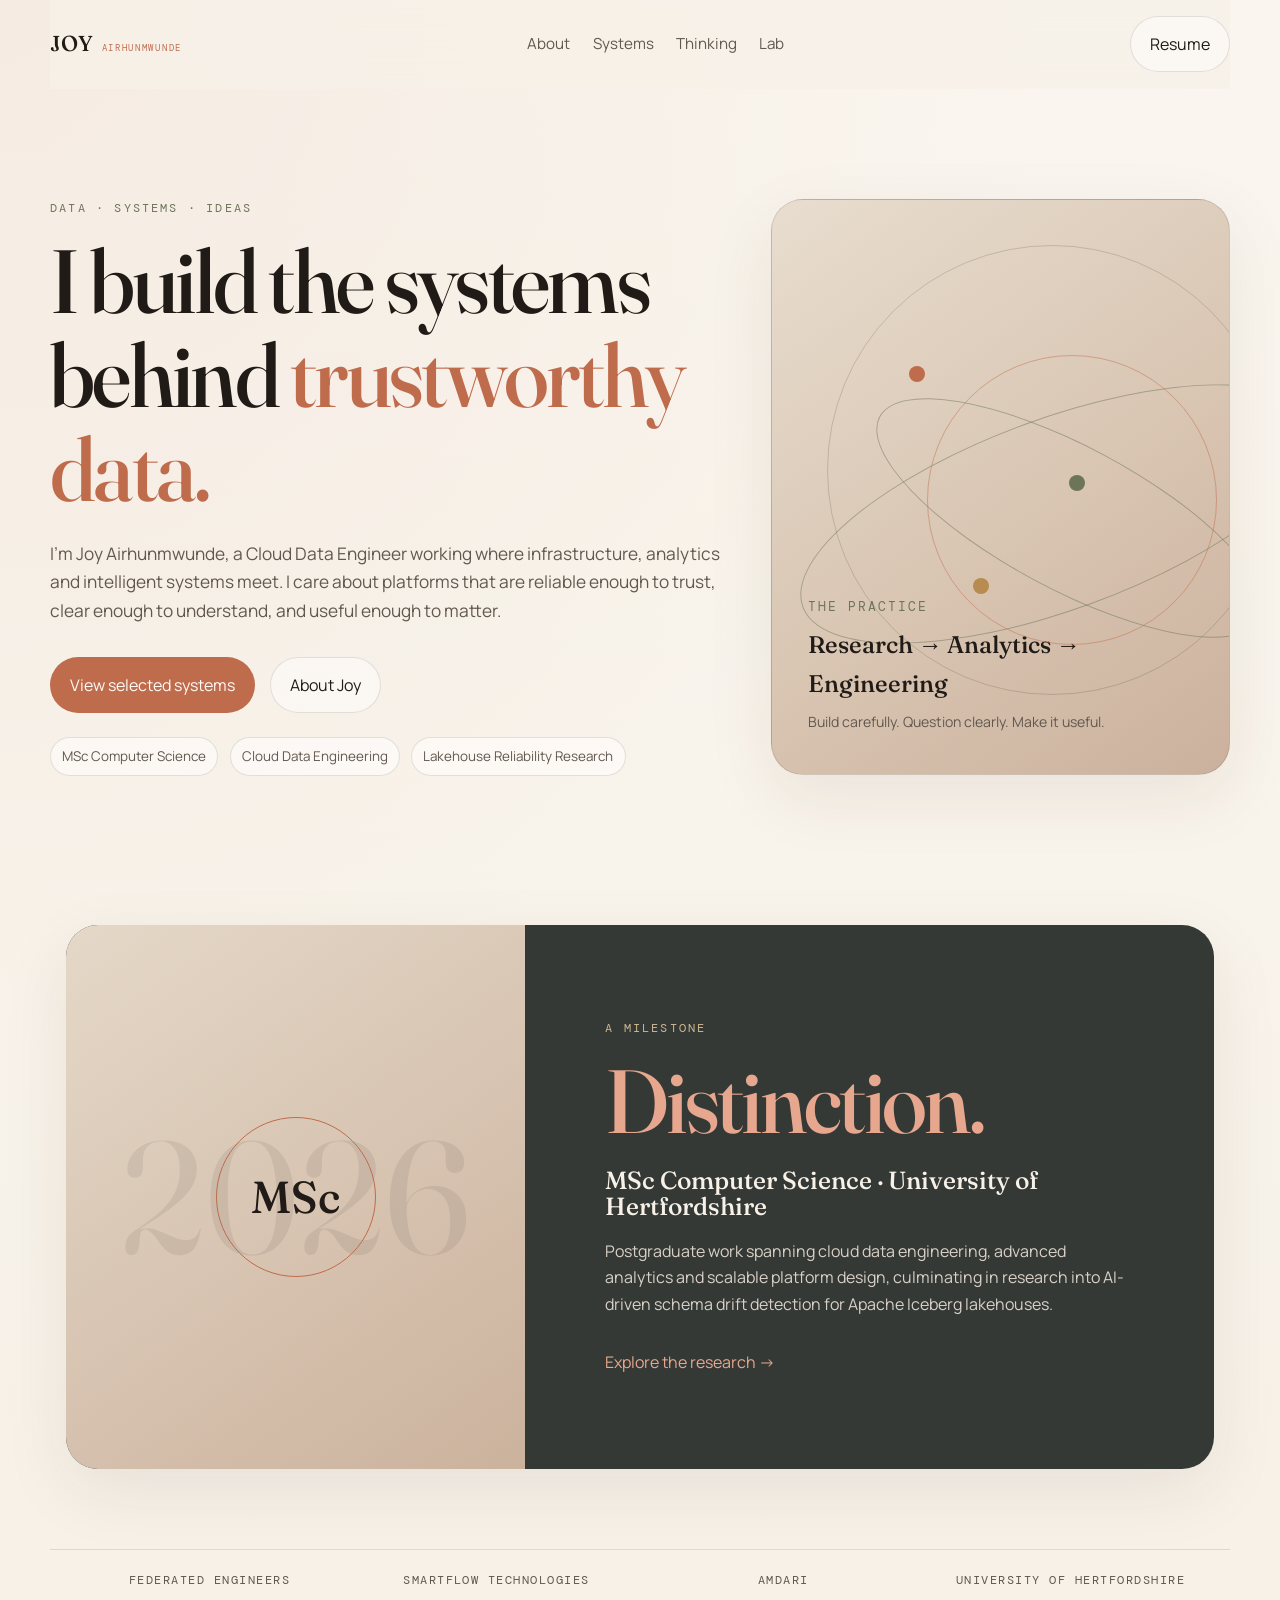
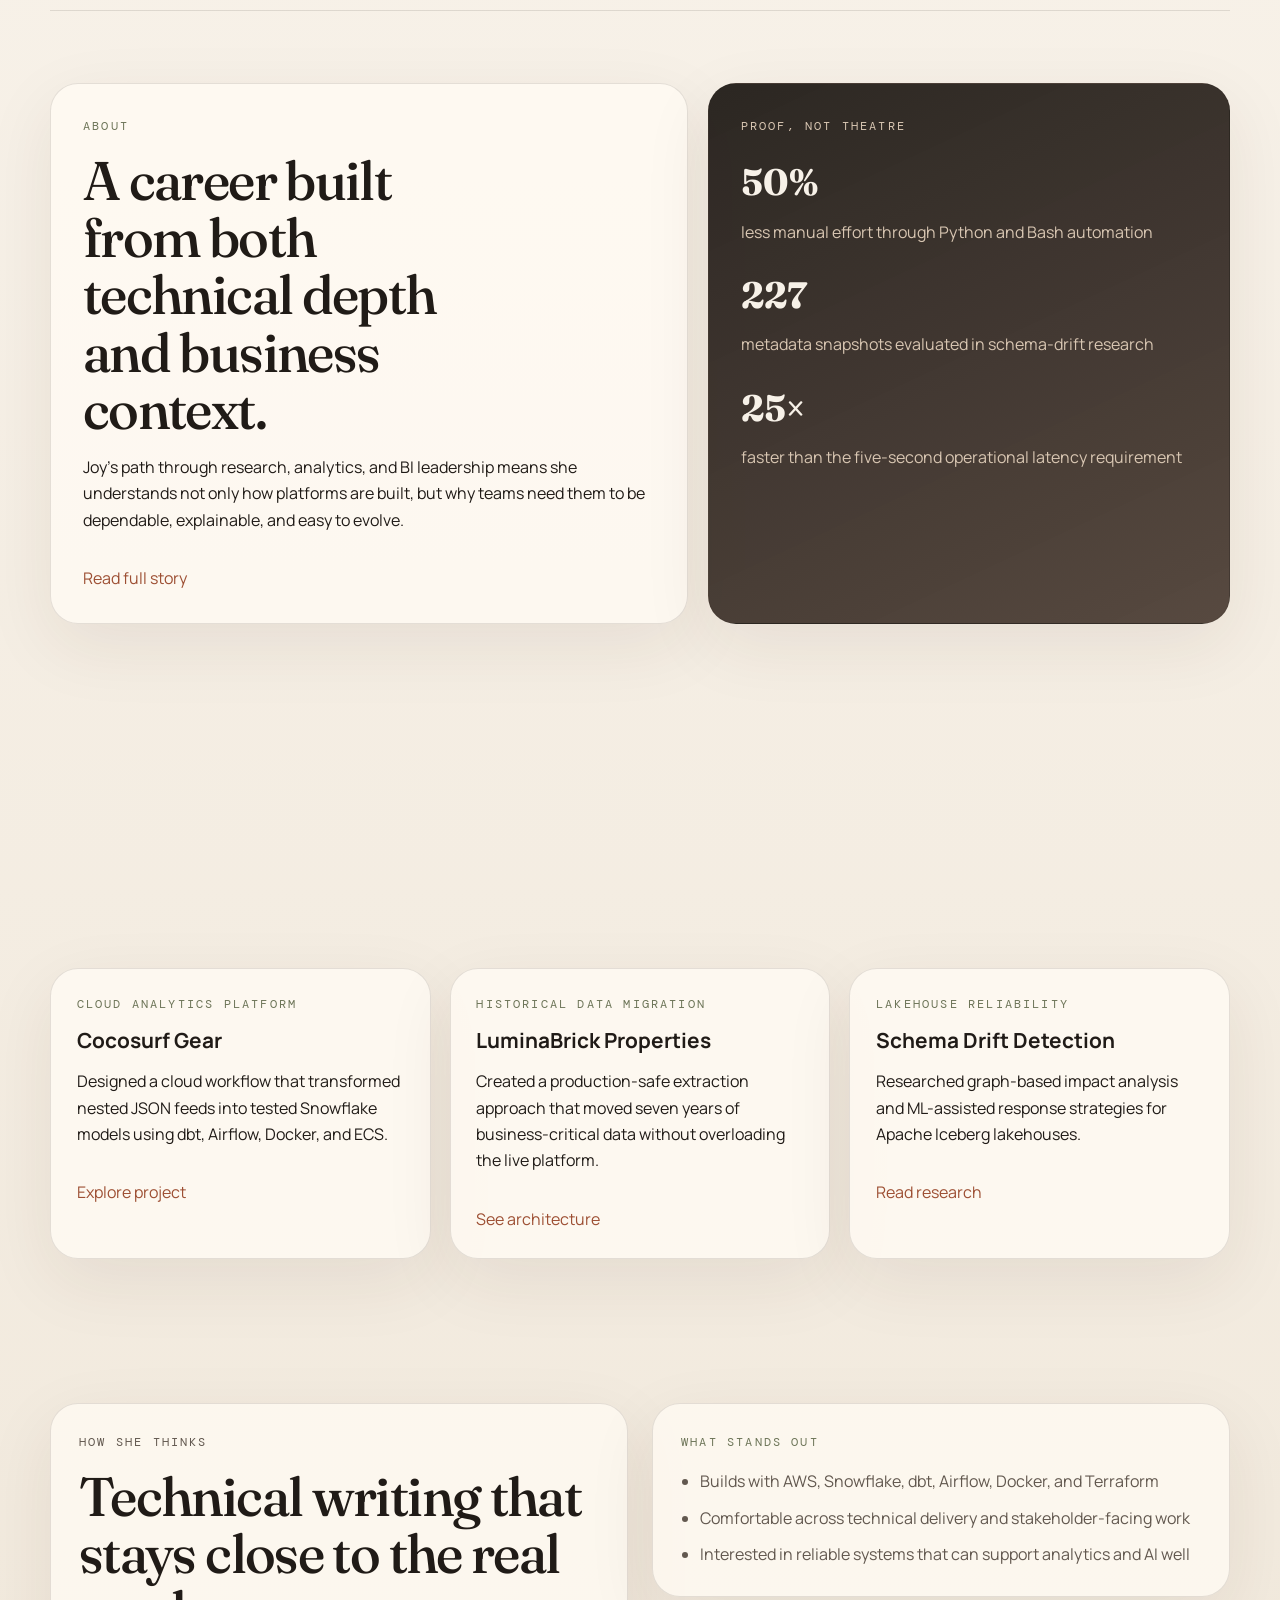
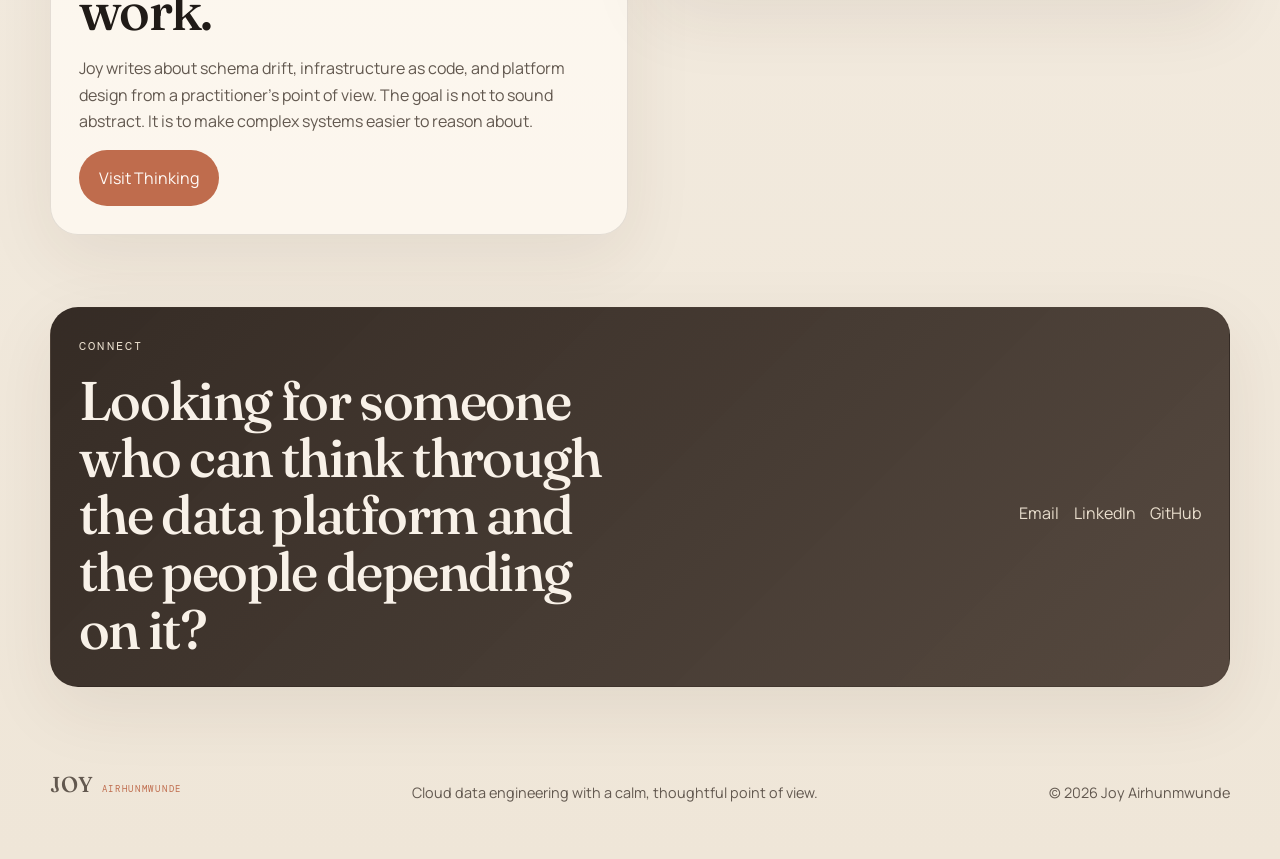
==== commit aa3c97c6: "Add files via upload" ====
--- a/index.html
+++ b/index.html
@@ -12,7 +12,7 @@
 </head>
 <body class="brand-home">
   <header class="site-header">
-    <a class="site-mark" href="index.html" aria-label="Joy Airhunmwunde home">JOY<span>/A</span></a>
+    <a class="wordmark" href="index.html" aria-label="Joy Airhunmwunde home"><strong>JOY</strong><span>AIRHUNMWUNDE</span></a>
     <nav class="site-nav" aria-label="Primary navigation">
       <a href="about.html">About</a>
       <a href="systems.html">Systems</a>
@@ -20,7 +20,7 @@
       <a href="lab.html">Lab</a>
     </nav>
     <div class="site-actions">
-      <a class="header-note" href="mailto:airhunmwundejoy@gmail.com">Open to impactful platform work</a>
+      
       <a class="button button-soft" href="Joy_Airhunmwunde_Resume.docx" download>Resume</a>
       <button class="menu-toggle" type="button" aria-expanded="false" aria-controls="mobileMenu">Menu</button>
     </div>
@@ -37,9 +37,9 @@
   <main>
     <section class="hero hero-reference">
       <div class="hero-copy reveal">
-        <p class="eyebrow">AVAILABLE FOR DATA PLATFORM AND CLOUD ENGINEERING ROLES</p>
-        <h1>Building the systems that help data become trusted, useful, and ready for what comes next.</h1>
-        <p class="hero-text">Joy Airhunmwunde is a Cloud Data Engineer with experience across research, analytics, business intelligence leadership, and modern data-platform delivery. She builds cloud infrastructure, data pipelines, and reliable analytical systems with a strong bias for clarity and long-term maintainability.</p>
+        <p class="eyebrow">DATA · SYSTEMS · IDEAS</p>
+        <h1>I build the systems behind <em>trustworthy data.</em></h1>
+        <p class="hero-text">I’m Joy Airhunmwunde, a Cloud Data Engineer working where infrastructure, analytics and intelligent systems meet. I care about platforms that are reliable enough to trust, clear enough to understand, and useful enough to matter.</p>
         <div class="hero-actions">
           <a class="button button-primary" href="systems.html">View selected systems</a>
           <a class="button button-ghost" href="about.html">About Joy</a>
@@ -51,50 +51,18 @@
         </div>
       </div>
 
-      <div class="portrait-stack reveal delay-1">
-        <div class="portrait-frame">
-          <div class="portrait-art" aria-label="Editorial portrait placeholder">
-            <div class="portrait-glow"></div>
-            <div class="portrait-card">
-              <p>JOY AIRHUNMWUNDE</p>
-              <span>Cloud Data Engineer</span>
-            </div>
-          </div>
-        </div>
-        <div class="floating-note">
-          <small>Current focus</small>
-          <p>Cloud-native data platforms, orchestration, observability, and AI-aware data infrastructure.</p>
-        </div>
-      </div>
-    </section>
+      <div class="brand-art reveal delay-1" aria-label="Abstract editorial artwork">
+<div class="brand-art-ring ring-a"></div><div class="brand-art-ring ring-b"></div>
+<div class="brand-art-node node-a"></div><div class="brand-art-node node-b"></div><div class="brand-art-node node-c"></div>
+<div class="brand-art-copy"><small>THE PRACTICE</small><strong>Research → Analytics → Engineering</strong><span>Build carefully. Question clearly. Make it useful.</span></div>
+</div></section>
 
-    <section class="section photo-ready-band">
-      <div class="section-heading reveal">
-        <p class="eyebrow">PHOTO-READY LAYOUT</p>
-        <h2>Built to hold real portraits, not just placeholders.</h2>
-        <p>Once Joy’s photography is ready, these slots can become editorial portraits, working shots, or speaking images without changing the structure of the page.</p>
-      </div>
-      <div class="photo-grid reveal delay-1">
-        <article class="photo-slot photo-slot-tall">
-          <div class="photo-slot-label">
-            <strong>Hero Portrait</strong>
-            <span>Primary homepage image</span>
-          </div>
-        </article>
-        <article class="photo-slot photo-slot-wide">
-          <div class="photo-slot-label">
-            <strong>Speaking / Press Image</strong>
-            <span>For authority and visibility</span>
-          </div>
-        </article>
-        <article class="photo-slot photo-slot-square">
-          <div class="photo-slot-label">
-            <strong>Workspace Detail</strong>
-            <span>Warm, candid supporting image</span>
-          </div>
-        </article>
-      </div>
-    </section>
+    <section class="milestone reveal">
+<div class="milestone-mark"><span>2026</span><strong>MSc</strong></div>
+<div class="milestone-copy"><p class="eyebrow">A MILESTONE</p><h2>Distinction.</h2>
+<h3>MSc Computer Science · University of Hertfordshire</h3>
+<p>Postgraduate work spanning cloud data engineering, advanced analytics and scalable platform design, culminating in research into AI-driven schema drift detection for Apache Iceberg lakehouses.</p>
+<a class="text-link" href="systems.html#iceberg">Explore the research →</a></div></section>
 
     <section class="brand-strip reveal">
       <span>Federated Engineers</span>
@@ -111,23 +79,10 @@
         <a class="text-link" href="about.html">Read full story</a>
       </article>
 
-      <article class="spotlight-card metrics-card reveal delay-1">
-        <p class="card-kicker">AT A GLANCE</p>
-        <div class="metric-list">
-          <div>
-            <strong>4+</strong>
-            <span>career chapters across research, analytics, BI, and engineering</span>
-          </div>
-          <div>
-            <strong>3</strong>
-            <span>featured systems and research case studies</span>
-          </div>
-          <div>
-            <strong>1</strong>
-            <span>core belief: reliable beats impressive</span>
-          </div>
-        </div>
-      </article>
+      <article class="spotlight-card metrics-card reveal delay-1"><p class="card-kicker">PROOF, NOT THEATRE</p><div class="metric-list">
+<div><strong>50%</strong><span>less manual effort through Python and Bash automation</span></div>
+<div><strong>227</strong><span>metadata snapshots evaluated in schema-drift research</span></div>
+<div><strong>25×</strong><span>faster than the five-second operational latency requirement</span></div></div></article>
     </section>
 
     <section class="section callout-shell">
@@ -188,7 +143,7 @@
   </main>
 
   <footer class="site-footer">
-    <a class="site-mark" href="index.html">JOY<span>/A</span></a>
+    <a class="wordmark" href="index.html"><strong>JOY</strong><span>AIRHUNMWUNDE</span></a>
     <p>Cloud data engineering with a calm, thoughtful point of view.</p>
     <p>© <span id="year"></span> Joy Airhunmwunde</p>
   </footer>
--- a/styles.css
+++ b/styles.css
@@ -1090,3 +1090,10 @@
     padding-bottom: 2rem;
   }
 }
+
+/* V4 brand refinement */
+.wordmark{display:inline-flex;align-items:baseline;gap:.55rem;white-space:nowrap}.wordmark strong{font-family:Fraunces,serif;font-size:1.35rem;font-weight:500}.wordmark span{font-family:"DM Mono",monospace;font-size:.58rem;letter-spacing:.18em;color:var(--accent)}
+.hero h1 em{font-style:normal;color:var(--accent)}.brand-art{position:relative;min-height:36rem;border:1px solid var(--line);border-radius:2rem;background:linear-gradient(145deg,#e8ddcf,#d9c6b3 54%,#cbb19d);overflow:hidden;box-shadow:var(--shadow)}.brand-art:before,.brand-art:after{content:"";position:absolute;border-radius:50%;border:1px solid rgba(32,27,23,.16);width:28rem;height:28rem;left:12%;top:8%}.brand-art:after{width:18rem;height:18rem;left:34%;top:27%;border-color:rgba(191,108,77,.48)}.brand-art-ring{position:absolute;border:1px solid rgba(109,117,88,.5);border-radius:50%}.ring-a{width:34rem;height:12rem;left:3%;top:38%;transform:rotate(-20deg)}.ring-b{width:27rem;height:9rem;left:18%;top:43%;transform:rotate(28deg)}.brand-art-node{position:absolute;width:1rem;height:1rem;border-radius:50%;background:var(--accent)}.node-a{left:30%;top:29%}.node-b{left:65%;top:48%;background:var(--olive)}.node-c{left:44%;top:66%;background:#b88b4e}.brand-art-copy{position:absolute;left:8%;right:8%;bottom:7%;display:grid;gap:.4rem}.brand-art-copy small{font-family:"DM Mono",monospace;color:var(--olive);letter-spacing:.15em}.brand-art-copy strong{font-family:Fraunces,serif;font-size:1.5rem;font-weight:500}.brand-art-copy span{color:var(--muted);font-size:.88rem}
+.milestone{width:min(calc(100% - 2rem),var(--max-width));margin:3rem auto 5rem;display:grid;grid-template-columns:.8fr 1.2fr;min-height:34rem;border-radius:2rem;overflow:hidden;background:#343936;color:#f7f1e8;box-shadow:var(--shadow)}.milestone-mark{position:relative;display:flex;align-items:center;justify-content:center;background:linear-gradient(145deg,#e5d8c8,#cbb29d);color:var(--ink);overflow:hidden}.milestone-mark span{position:absolute;font-family:Fraunces,serif;font-size:10rem;color:rgba(32,27,23,.08)}.milestone-mark strong{width:10rem;height:10rem;border:1px solid var(--accent);border-radius:50%;display:grid;place-items:center;font-family:Fraunces,serif;font-size:2.8rem;font-weight:500;z-index:1}.milestone-copy{padding:5rem;align-self:center}.milestone-copy .eyebrow{color:#cdb88f}.milestone-copy h2{font-size:clamp(4rem,7vw,7rem);color:#e7a78e}.milestone-copy h3{font-family:Fraunces,serif;font-weight:500;font-size:1.55rem;margin:1.2rem 0}.milestone-copy p{color:#d9d1c7}.milestone-copy .text-link{color:#e7a78e}
+.about-manifesto{background:#e8ded0;border-radius:2rem;padding:5rem!important}.manifesto-grid{display:grid;grid-template-columns:1.2fr .8fr;gap:5rem;align-items:end}.manifesto-grid h2{max-width:none}.manifesto-grid h2 em{font-style:normal;color:var(--accent)}.manifesto-grid>p{color:var(--muted)}.credential-distinction{font-family:"DM Mono",monospace!important;font-size:.7rem!important;letter-spacing:.14em!important;color:var(--accent)!important}
+@media(max-width:900px){.milestone,.manifesto-grid{grid-template-columns:1fr}.milestone-mark{min-height:23rem}.milestone-copy{padding:3rem}.brand-art{min-height:29rem}}@media(max-width:620px){.wordmark span{display:none}.milestone-copy{padding:2rem 1.4rem}.about-manifesto{padding:2rem!important}}
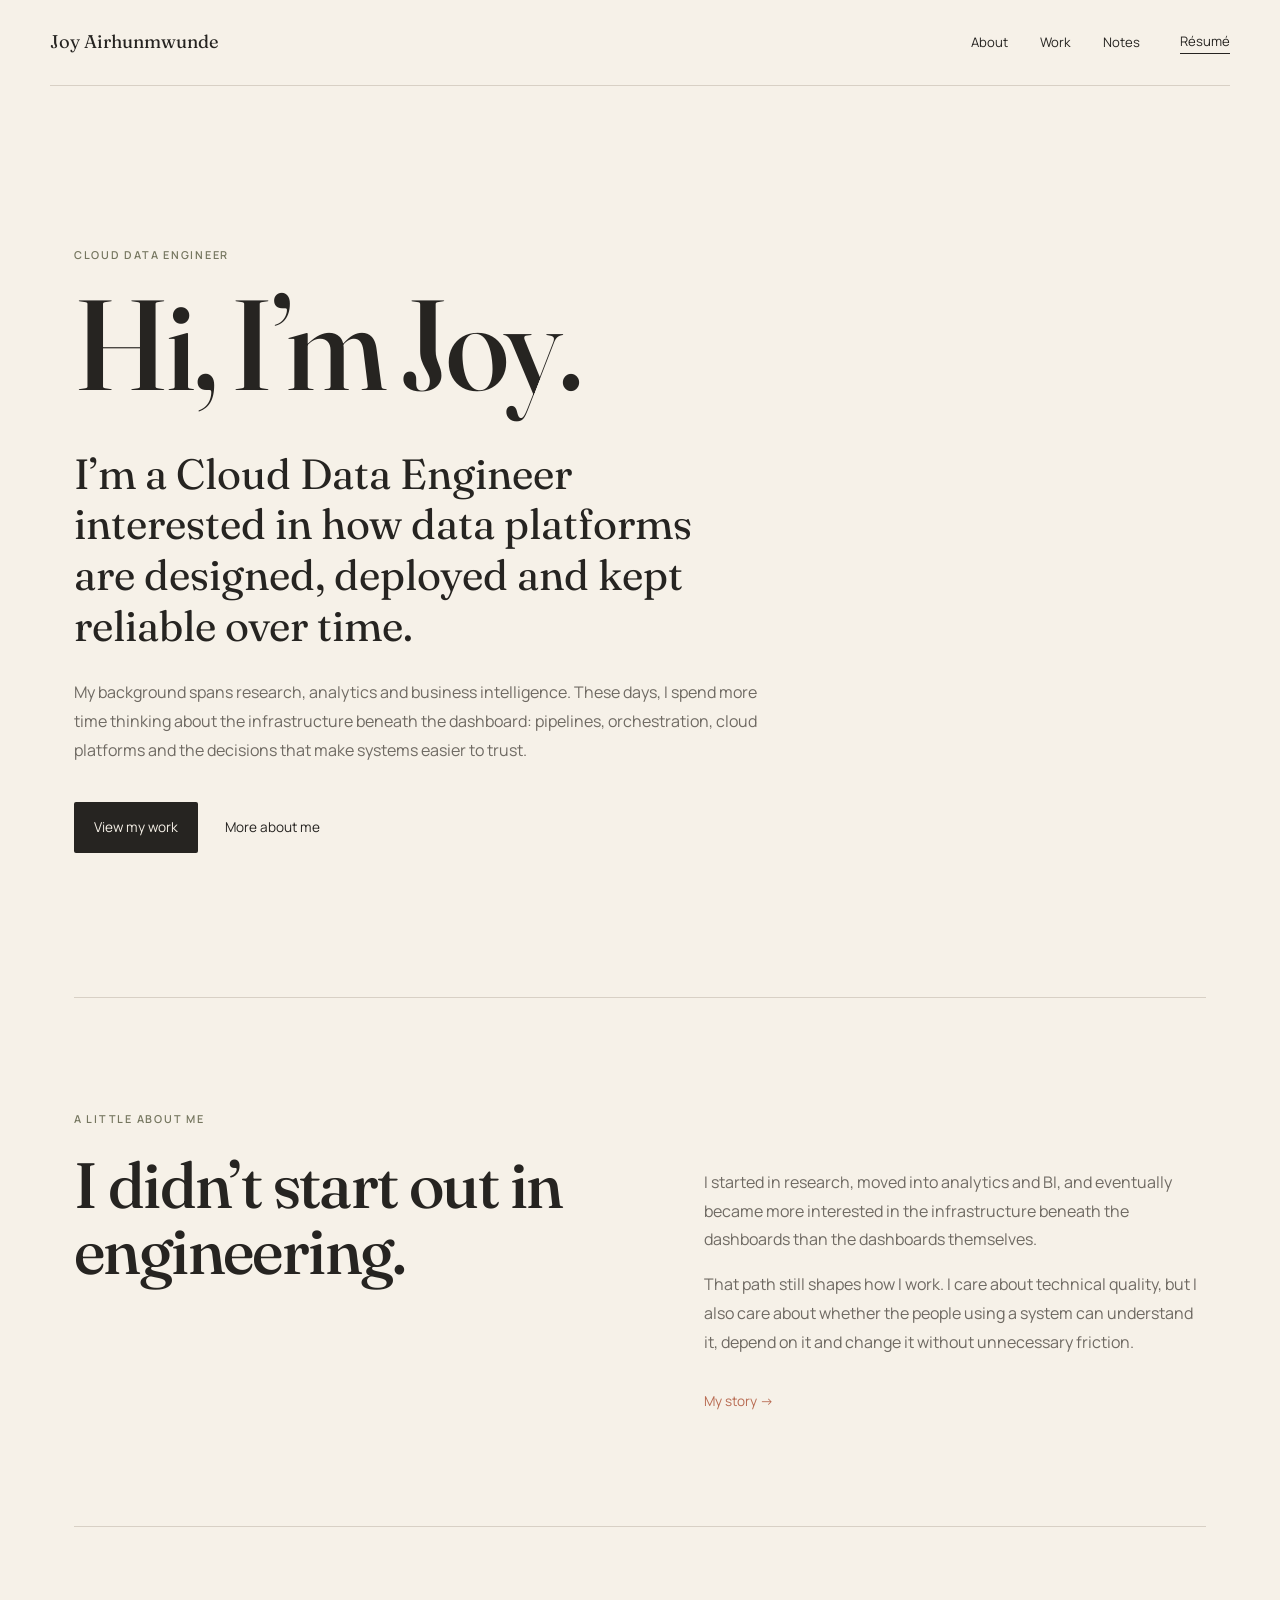
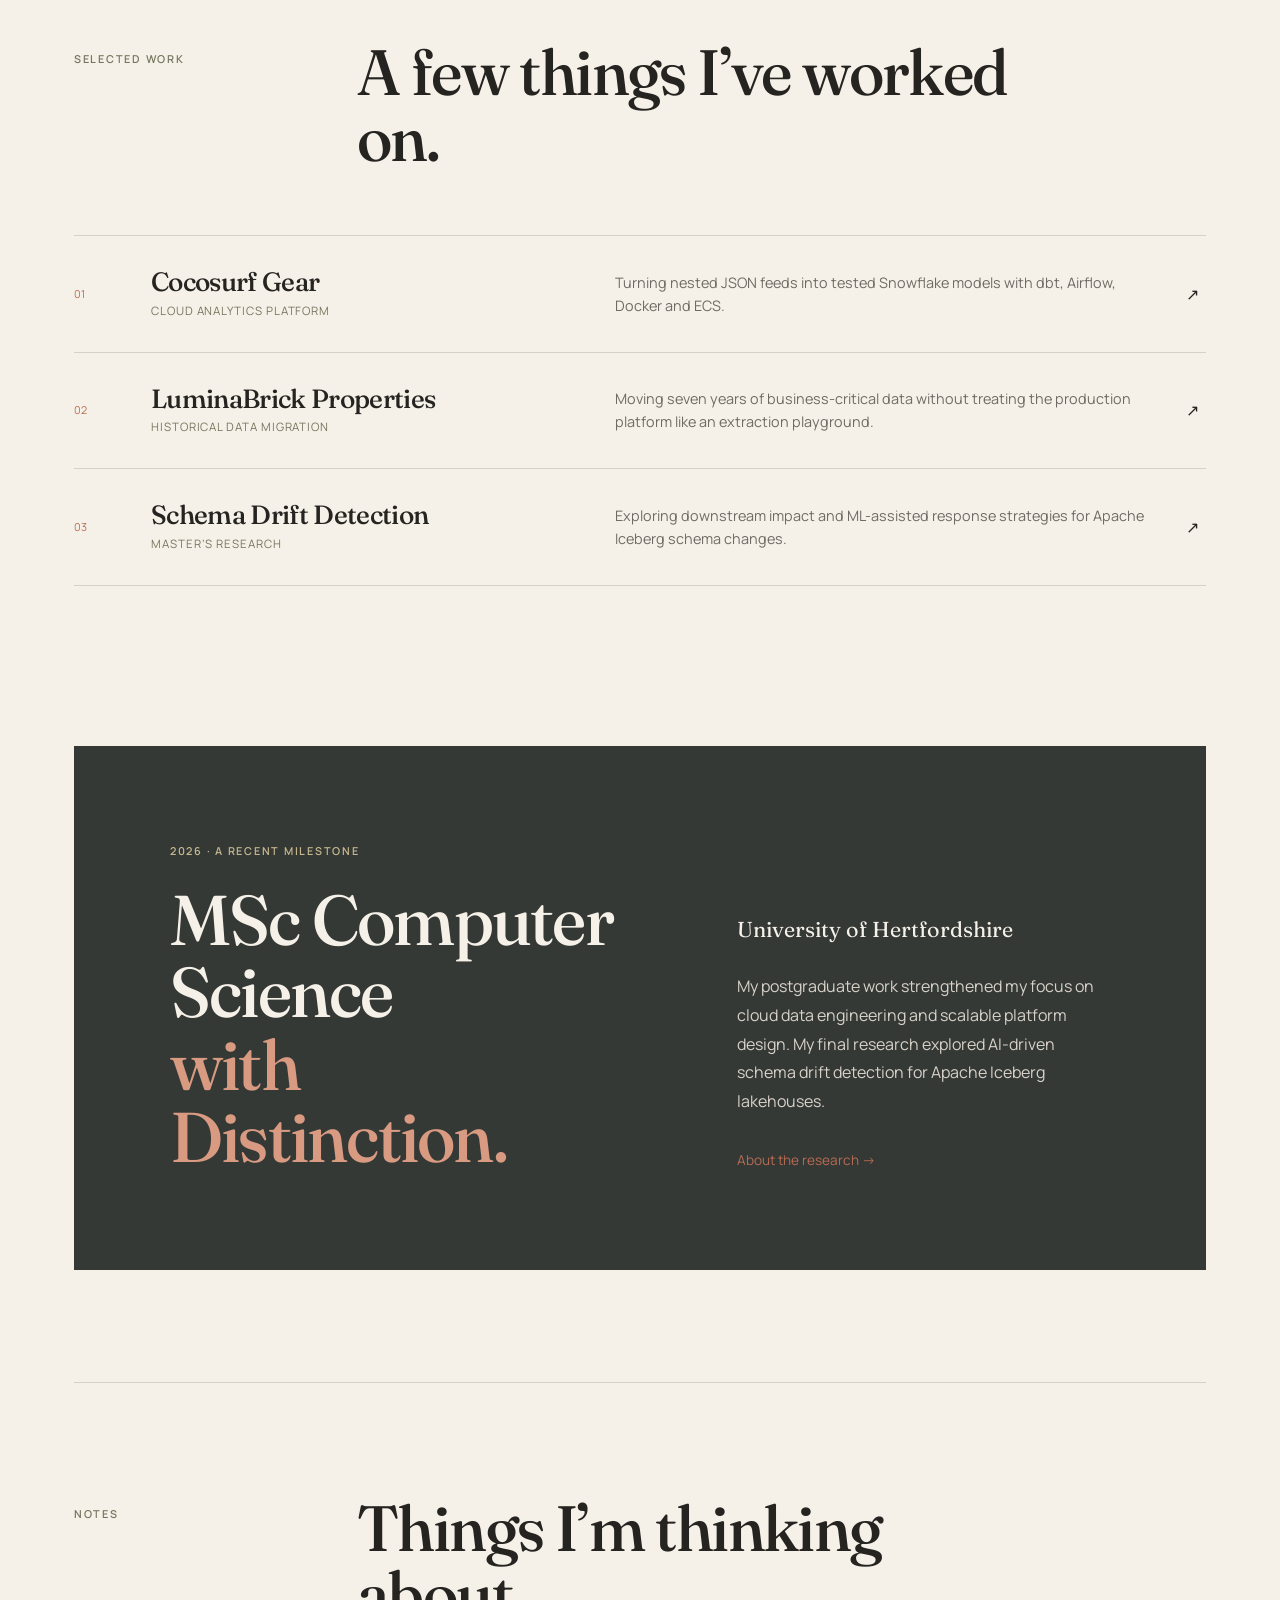
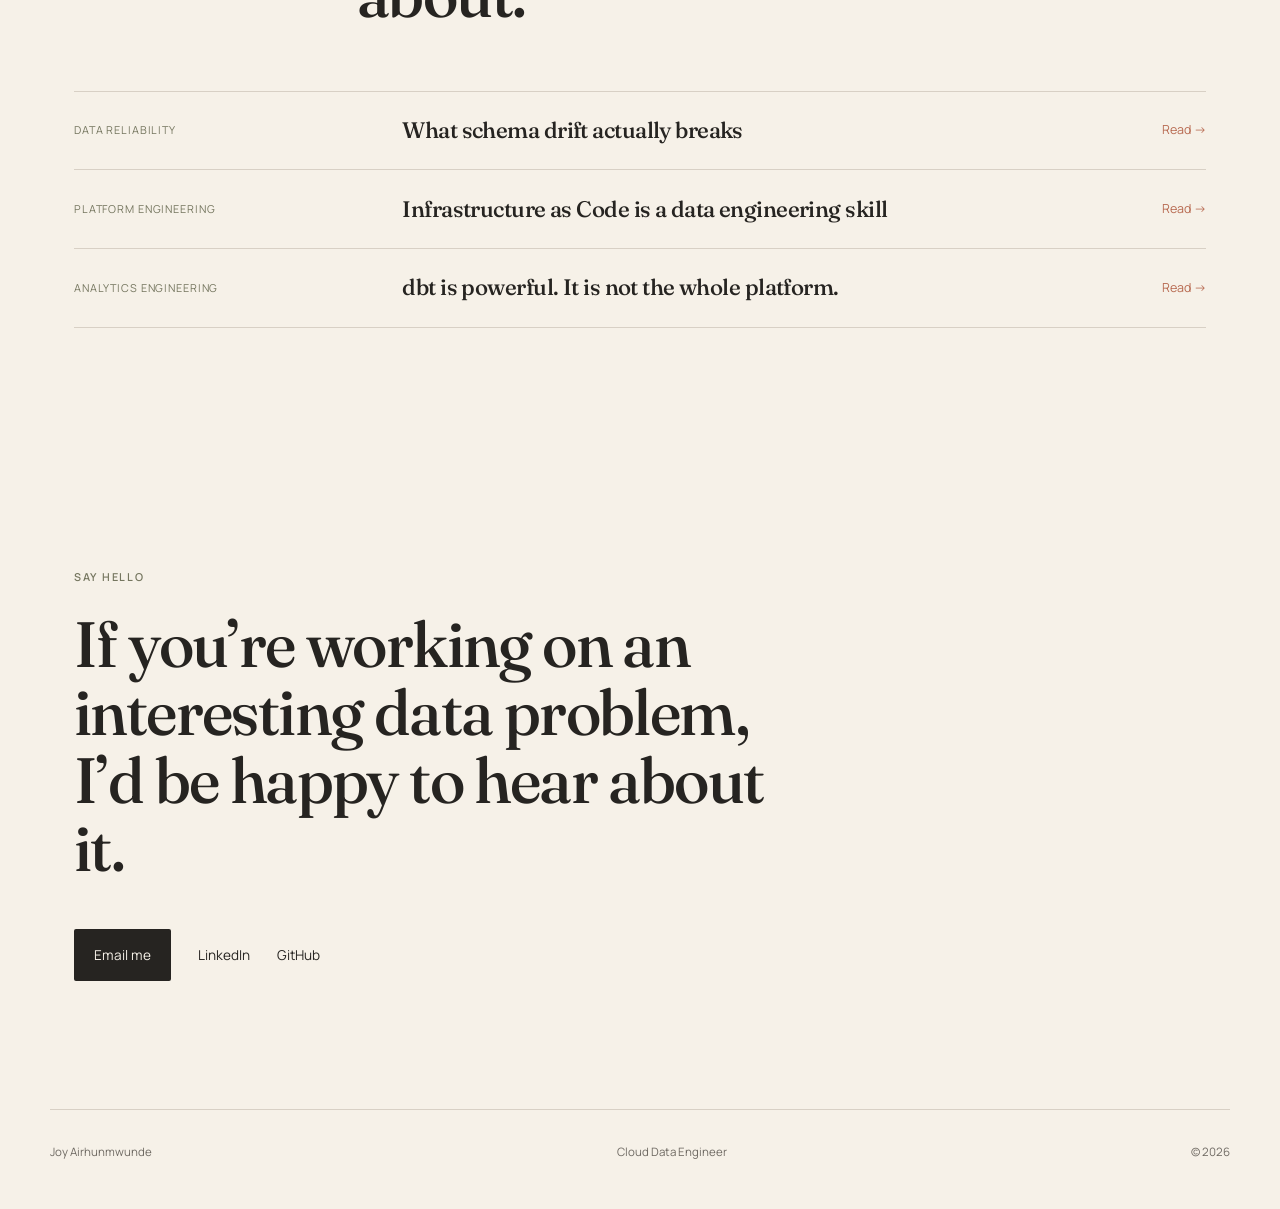
==== commit 5032d707: "Add files via upload" ====
--- a/index.html
+++ b/index.html
@@ -1,153 +1,67 @@
 <!doctype html>
 <html lang="en">
 <head>
-  <meta charset="utf-8">
-  <meta name="viewport" content="width=device-width, initial-scale=1">
-  <meta name="description" content="Joy Airhunmwunde is a cloud data engineer building reliable platforms at the intersection of analytics, infrastructure, and intelligent systems.">
-  <title>Joy Airhunmwunde | Cloud Data Engineer</title>
-  <link rel="preconnect" href="https://fonts.googleapis.com">
-  <link rel="preconnect" href="https://fonts.gstatic.com" crossorigin>
-  <link href="https://fonts.googleapis.com/css2?family=DM+Mono:wght@400;500&family=Fraunces:opsz,wght,SOFT@9..144,500,50&family=Manrope:wght@400;500;600;700;800&display=swap" rel="stylesheet">
-  <link rel="stylesheet" href="styles.css">
+<meta charset="utf-8">
+<meta name="viewport" content="width=device-width, initial-scale=1">
+<meta name="description" content="Joy Airhunmwunde is a Cloud Data Engineer interested in reliable data platforms, cloud infrastructure, and the engineering beneath analytics.">
+<title>Joy Airhunmwunde | Cloud Data Engineer</title>
+<link rel="preconnect" href="https://fonts.googleapis.com">
+<link rel="preconnect" href="https://fonts.gstatic.com" crossorigin>
+<link href="https://fonts.googleapis.com/css2?family=Fraunces:opsz,wght@9..144,500&family=Manrope:wght@400;500;600;700&display=swap" rel="stylesheet">
+<link rel="stylesheet" href="styles.css">
 </head>
-<body class="brand-home">
-  <header class="site-header">
-    <a class="wordmark" href="index.html" aria-label="Joy Airhunmwunde home"><strong>JOY</strong><span>AIRHUNMWUNDE</span></a>
-    <nav class="site-nav" aria-label="Primary navigation">
-      <a href="about.html">About</a>
-      <a href="systems.html">Systems</a>
-      <a href="thinking.html">Thinking</a>
-      <a href="lab.html">Lab</a>
-    </nav>
-    <div class="site-actions">
-      
-      <a class="button button-soft" href="Joy_Airhunmwunde_Resume.docx" download>Resume</a>
-      <button class="menu-toggle" type="button" aria-expanded="false" aria-controls="mobileMenu">Menu</button>
-    </div>
-  </header>
+<body class="minimal-site">
+<header class="minimal-header">
+<a class="minimal-name" href="index.html">Joy Airhunmwunde</a>
+<nav><a href="about.html">About</a><a href="systems.html">Work</a><a href="thinking.html">Notes</a></nav>
+<div class="minimal-actions"><a href="Joy_Airhunmwunde_Resume.docx" download>Résumé</a><button class="menu-toggle" type="button" aria-expanded="false" aria-controls="mobileMenu">Menu</button></div>
+</header>
+<div class="mobile-menu" id="mobileMenu"><a href="about.html">About</a><a href="systems.html">Work</a><a href="thinking.html">Notes</a><a href="Joy_Airhunmwunde_Resume.docx" download>Résumé</a></div>
 
-  <div class="mobile-menu" id="mobileMenu">
-    <a href="about.html">About</a>
-    <a href="systems.html">Systems</a>
-    <a href="thinking.html">Thinking</a>
-    <a href="lab.html">Lab</a>
-    <a href="Joy_Airhunmwunde_Resume.docx" download>Resume</a>
-  </div>
+<main>
+<section class="minimal-hero reveal">
+<p class="quiet-label">CLOUD DATA ENGINEER</p>
+<h1>Hi, I’m Joy.</h1>
+<p class="hero-intro">I’m a Cloud Data Engineer interested in how data platforms are designed, deployed and kept reliable over time.</p>
+<p class="hero-support">My background spans research, analytics and business intelligence. These days, I spend more time thinking about the infrastructure beneath the dashboard: pipelines, orchestration, cloud platforms and the decisions that make systems easier to trust.</p>
+<div class="simple-links"><a class="simple-primary" href="systems.html">View my work</a><a href="about.html">More about me</a></div>
+</section>
 
-  <main>
-    <section class="hero hero-reference">
-      <div class="hero-copy reveal">
-        <p class="eyebrow">DATA · SYSTEMS · IDEAS</p>
-        <h1>I build the systems behind <em>trustworthy data.</em></h1>
-        <p class="hero-text">I’m Joy Airhunmwunde, a Cloud Data Engineer working where infrastructure, analytics and intelligent systems meet. I care about platforms that are reliable enough to trust, clear enough to understand, and useful enough to matter.</p>
-        <div class="hero-actions">
-          <a class="button button-primary" href="systems.html">View selected systems</a>
-          <a class="button button-ghost" href="about.html">About Joy</a>
-        </div>
-        <div class="hero-mini-meta">
-          <span>MSc Computer Science</span>
-          <span>Cloud Data Engineering</span>
-          <span>Lakehouse Reliability Research</span>
-        </div>
-      </div>
+<section class="minimal-section intro-section reveal">
+<p class="quiet-label">A LITTLE ABOUT ME</p>
+<div class="editorial-split">
+<h2>I didn’t start out in engineering.</h2>
+<div><p>I started in research, moved into analytics and BI, and eventually became more interested in the infrastructure beneath the dashboards than the dashboards themselves.</p><p>That path still shapes how I work. I care about technical quality, but I also care about whether the people using a system can understand it, depend on it and change it without unnecessary friction.</p><a class="under-link" href="about.html">My story →</a></div>
+</div>
+</section>
 
-      <div class="brand-art reveal delay-1" aria-label="Abstract editorial artwork">
-<div class="brand-art-ring ring-a"></div><div class="brand-art-ring ring-b"></div>
-<div class="brand-art-node node-a"></div><div class="brand-art-node node-b"></div><div class="brand-art-node node-c"></div>
-<div class="brand-art-copy"><small>THE PRACTICE</small><strong>Research → Analytics → Engineering</strong><span>Build carefully. Question clearly. Make it useful.</span></div>
-</div></section>
+<section class="minimal-section work-list">
+<div class="minimal-section-head reveal"><p class="quiet-label">SELECTED WORK</p><h2>A few things I’ve worked on.</h2></div>
+<a class="work-row reveal" href="systems.html#cocosurf"><span class="work-no">01</span><div><h3>Cocosurf Gear</h3><p>Cloud analytics platform</p></div><p class="work-desc">Turning nested JSON feeds into tested Snowflake models with dbt, Airflow, Docker and ECS.</p><span>↗</span></a>
+<a class="work-row reveal" href="systems.html#luminabrick"><span class="work-no">02</span><div><h3>LuminaBrick Properties</h3><p>Historical data migration</p></div><p class="work-desc">Moving seven years of business-critical data without treating the production platform like an extraction playground.</p><span>↗</span></a>
+<a class="work-row reveal" href="systems.html#iceberg"><span class="work-no">03</span><div><h3>Schema Drift Detection</h3><p>Master’s research</p></div><p class="work-desc">Exploring downstream impact and ML-assisted response strategies for Apache Iceberg schema changes.</p><span>↗</span></a>
+</section>
 
-    <section class="milestone reveal">
-<div class="milestone-mark"><span>2026</span><strong>MSc</strong></div>
-<div class="milestone-copy"><p class="eyebrow">A MILESTONE</p><h2>Distinction.</h2>
-<h3>MSc Computer Science · University of Hertfordshire</h3>
-<p>Postgraduate work spanning cloud data engineering, advanced analytics and scalable platform design, culminating in research into AI-driven schema drift detection for Apache Iceberg lakehouses.</p>
-<a class="text-link" href="systems.html#iceberg">Explore the research →</a></div></section>
+<section class="degree-section reveal">
+<div><p class="quiet-label">2026 · A RECENT MILESTONE</p><h2>MSc Computer Science<br><em>with Distinction.</em></h2></div>
+<div><p class="degree-school">University of Hertfordshire</p><p>My postgraduate work strengthened my focus on cloud data engineering and scalable platform design. My final research explored AI-driven schema drift detection for Apache Iceberg lakehouses.</p><a class="under-link" href="systems.html#iceberg">About the research →</a></div>
+</section>
 
-    <section class="brand-strip reveal">
-      <span>Federated Engineers</span>
-      <span>Smartflow Technologies</span>
-      <span>Amdari</span>
-      <span>University of Hertfordshire</span>
-    </section>
+<section class="minimal-section notes-preview">
+<div class="minimal-section-head reveal"><p class="quiet-label">NOTES</p><h2>Things I’m thinking about.</h2></div>
+<div class="note-links">
+<a class="note-row reveal" href="thinking.html#schema-drift"><span>Data reliability</span><h3>What schema drift actually breaks</h3><span>Read →</span></a>
+<a class="note-row reveal" href="thinking.html#iac"><span>Platform engineering</span><h3>Infrastructure as Code is a data engineering skill</h3><span>Read →</span></a>
+<a class="note-row reveal" href="thinking.html#dbt"><span>Analytics engineering</span><h3>dbt is powerful. It is not the whole platform.</h3><span>Read →</span></a>
+</div>
+</section>
 
-    <section class="section spotlight-grid">
-      <article class="spotlight-card feature-card reveal">
-        <p class="card-kicker">ABOUT</p>
-        <h2>A career built from both technical depth and business context.</h2>
-        <p>Joy’s path through research, analytics, and BI leadership means she understands not only how platforms are built, but why teams need them to be dependable, explainable, and easy to evolve.</p>
-        <a class="text-link" href="about.html">Read full story</a>
-      </article>
-
-      <article class="spotlight-card metrics-card reveal delay-1"><p class="card-kicker">PROOF, NOT THEATRE</p><div class="metric-list">
-<div><strong>50%</strong><span>less manual effort through Python and Bash automation</span></div>
-<div><strong>227</strong><span>metadata snapshots evaluated in schema-drift research</span></div>
-<div><strong>25×</strong><span>faster than the five-second operational latency requirement</span></div></div></article>
-    </section>
-
-    <section class="section callout-shell">
-      <div class="section-heading reveal">
-        <p class="eyebrow">SELECTED WORK</p>
-        <h2>Recent systems, platform work, and research.</h2>
-      </div>
-      <div class="showcase-grid">
-        <article class="showcase-card reveal">
-          <p class="card-kicker">CLOUD ANALYTICS PLATFORM</p>
-          <h3>Cocosurf Gear</h3>
-          <p>Designed a cloud workflow that transformed nested JSON feeds into tested Snowflake models using dbt, Airflow, Docker, and ECS.</p>
-          <a class="text-link" href="systems.html#cocosurf">Explore project</a>
-        </article>
-        <article class="showcase-card reveal delay-1">
-          <p class="card-kicker">HISTORICAL DATA MIGRATION</p>
-          <h3>LuminaBrick Properties</h3>
-          <p>Created a production-safe extraction approach that moved seven years of business-critical data without overloading the live platform.</p>
-          <a class="text-link" href="systems.html#luminabrick">See architecture</a>
-        </article>
-        <article class="showcase-card reveal delay-2">
-          <p class="card-kicker">LAKEHOUSE RELIABILITY</p>
-          <h3>Schema Drift Detection</h3>
-          <p>Researched graph-based impact analysis and ML-assisted response strategies for Apache Iceberg lakehouses.</p>
-          <a class="text-link" href="systems.html#iceberg">Read research</a>
-        </article>
-      </div>
-    </section>
-
-    <section class="section two-column reference-band">
-      <div class="essay-card reveal">
-        <p class="card-kicker">HOW SHE THINKS</p>
-        <h2>Technical writing that stays close to the real work.</h2>
-        <p>Joy writes about schema drift, infrastructure as code, and platform design from a practitioner’s point of view. The goal is not to sound abstract. It is to make complex systems easier to reason about.</p>
-        <a class="button button-primary" href="thinking.html">Visit Thinking</a>
-      </div>
-      <aside class="aside-card reveal delay-1">
-        <p class="card-kicker">WHAT STANDS OUT</p>
-        <ul class="micro-list">
-          <li>Builds with AWS, Snowflake, dbt, Airflow, Docker, and Terraform</li>
-          <li>Comfortable across technical delivery and stakeholder-facing work</li>
-          <li>Interested in reliable systems that can support analytics and AI well</li>
-        </ul>
-      </aside>
-    </section>
-
-    <section class="section contact-panel reveal">
-      <div>
-        <p class="eyebrow">CONNECT</p>
-        <h2>Looking for someone who can think through the data platform and the people depending on it?</h2>
-      </div>
-      <div class="contact-links">
-        <a href="mailto:airhunmwundejoy@gmail.com">Email</a>
-        <a href="https://linkedin.com/in/joy-airhunmwunde" target="_blank" rel="noreferrer">LinkedIn</a>
-        <a href="https://github.com/Iyosay" target="_blank" rel="noreferrer">GitHub</a>
-      </div>
-    </section>
-  </main>
-
-  <footer class="site-footer">
-    <a class="wordmark" href="index.html"><strong>JOY</strong><span>AIRHUNMWUNDE</span></a>
-    <p>Cloud data engineering with a calm, thoughtful point of view.</p>
-    <p>© <span id="year"></span> Joy Airhunmwunde</p>
-  </footer>
-
-  <script src="script.js"></script>
-</body>
-</html>
+<section class="minimal-contact reveal">
+<p class="quiet-label">SAY HELLO</p>
+<h2>If you’re working on an interesting data problem, I’d be happy to hear about it.</h2>
+<div class="simple-links"><a class="simple-primary" href="mailto:airhunmwundejoy@gmail.com">Email me</a><a href="https://linkedin.com/in/joy-airhunmwunde" target="_blank" rel="noreferrer">LinkedIn</a><a href="https://github.com/Iyosay" target="_blank" rel="noreferrer">GitHub</a></div>
+</section>
+</main>
+<footer class="minimal-footer"><span>Joy Airhunmwunde</span><span>Cloud Data Engineer</span><span>© <span id="year"></span></span></footer>
+<script src="script.js"></script>
+</body></html>
--- a/styles.css
+++ b/styles.css
@@ -1097,3 +1097,30 @@
 .milestone{width:min(calc(100% - 2rem),var(--max-width));margin:3rem auto 5rem;display:grid;grid-template-columns:.8fr 1.2fr;min-height:34rem;border-radius:2rem;overflow:hidden;background:#343936;color:#f7f1e8;box-shadow:var(--shadow)}.milestone-mark{position:relative;display:flex;align-items:center;justify-content:center;background:linear-gradient(145deg,#e5d8c8,#cbb29d);color:var(--ink);overflow:hidden}.milestone-mark span{position:absolute;font-family:Fraunces,serif;font-size:10rem;color:rgba(32,27,23,.08)}.milestone-mark strong{width:10rem;height:10rem;border:1px solid var(--accent);border-radius:50%;display:grid;place-items:center;font-family:Fraunces,serif;font-size:2.8rem;font-weight:500;z-index:1}.milestone-copy{padding:5rem;align-self:center}.milestone-copy .eyebrow{color:#cdb88f}.milestone-copy h2{font-size:clamp(4rem,7vw,7rem);color:#e7a78e}.milestone-copy h3{font-family:Fraunces,serif;font-weight:500;font-size:1.55rem;margin:1.2rem 0}.milestone-copy p{color:#d9d1c7}.milestone-copy .text-link{color:#e7a78e}
 .about-manifesto{background:#e8ded0;border-radius:2rem;padding:5rem!important}.manifesto-grid{display:grid;grid-template-columns:1.2fr .8fr;gap:5rem;align-items:end}.manifesto-grid h2{max-width:none}.manifesto-grid h2 em{font-style:normal;color:var(--accent)}.manifesto-grid>p{color:var(--muted)}.credential-distinction{font-family:"DM Mono",monospace!important;font-size:.7rem!important;letter-spacing:.14em!important;color:var(--accent)!important}
 @media(max-width:900px){.milestone,.manifesto-grid{grid-template-columns:1fr}.milestone-mark{min-height:23rem}.milestone-copy{padding:3rem}.brand-art{min-height:29rem}}@media(max-width:620px){.wordmark span{display:none}.milestone-copy{padding:2rem 1.4rem}.about-manifesto{padding:2rem!important}}
+
+/* ===== V5 QUIET PERSONAL WEBSITE ===== */
+:root{--v5-bg:#F6F1E8;--v5-paper:#FBF8F2;--v5-ink:#262421;--v5-muted:#6F6A63;--v5-accent:#B86B52;--v5-olive:#75765F;--v5-line:#D8D0C5}
+.minimal-site{background:var(--v5-bg);color:var(--v5-ink);font-family:Manrope,system-ui,sans-serif}
+.minimal-site h1,.minimal-site h2,.minimal-site h3{font-family:Fraunces,Georgia,serif;font-weight:500;letter-spacing:-.025em}
+.minimal-header{width:min(calc(100% - 3rem),1180px);height:86px;margin:auto;display:flex;align-items:center;border-bottom:1px solid var(--v5-line);gap:2.5rem}
+.minimal-name{font-family:Fraunces,Georgia,serif;font-size:1.15rem;text-decoration:none;color:var(--v5-ink);white-space:nowrap}
+.minimal-header nav{margin-left:auto;display:flex;gap:2rem}.minimal-header nav a,.minimal-actions a{font-size:.82rem;color:var(--v5-ink);text-decoration:none}.minimal-actions{display:flex;align-items:center;gap:1rem}.minimal-actions>a{border-bottom:1px solid var(--v5-ink)}
+.minimal-site .menu-toggle{display:none}
+.minimal-hero{width:min(calc(100% - 3rem),1180px);margin:auto;padding:10rem 0 9rem;max-width:1180px}
+.quiet-label{font-size:.68rem!important;font-weight:600;letter-spacing:.16em;color:var(--v5-olive)!important;text-transform:uppercase;margin:0 0 1.5rem!important}
+.minimal-hero h1{font-size:clamp(4.7rem,10vw,8.8rem);line-height:.88;margin:0 0 3rem;max-width:none}
+.hero-intro{font-family:Fraunces,Georgia,serif;font-size:clamp(1.8rem,3.3vw,3rem);line-height:1.2;max-width:24ch;margin:0 0 1.7rem}
+.hero-support{max-width:43rem;font-size:1rem;line-height:1.8;color:var(--v5-muted);margin:0 0 2.3rem}
+.simple-links{display:flex;gap:1.7rem;align-items:center;flex-wrap:wrap}.simple-links a{font-size:.85rem;color:var(--v5-ink);text-decoration:none}.simple-primary{background:var(--v5-ink);color:var(--v5-bg)!important;padding:.9rem 1.25rem;border-radius:2px}
+.minimal-section{width:min(calc(100% - 3rem),1180px);margin:auto;padding:7rem 0;border-top:1px solid var(--v5-line)}
+.editorial-split{display:grid;grid-template-columns:1fr 1fr;gap:8rem}.editorial-split h2,.minimal-section-head h2{font-size:clamp(2.6rem,5vw,4.7rem);line-height:1.03;margin:0}.editorial-split>div{max-width:32rem;color:var(--v5-muted);line-height:1.8}.under-link{display:inline-block;margin-top:1rem;color:var(--v5-accent)!important;text-decoration:none;font-size:.85rem}
+.minimal-section-head{display:grid;grid-template-columns:.5fr 1.5fr;align-items:start;margin-bottom:4rem}.minimal-section-head .quiet-label{margin-top:.65rem!important}
+.work-row{display:grid;grid-template-columns:45px 1fr 1.25fr 20px;gap:2rem;align-items:center;padding:2rem 0;border-top:1px solid var(--v5-line);color:var(--v5-ink);text-decoration:none}.work-row:last-child{border-bottom:1px solid var(--v5-line)}.work-no{font-size:.68rem;color:var(--v5-accent)}.work-row h3{font-size:1.65rem;margin:0 0 .3rem}.work-row div p{margin:0;font-size:.72rem;text-transform:uppercase;letter-spacing:.08em;color:var(--v5-olive)}.work-desc{margin:0;color:var(--v5-muted);font-size:.9rem;line-height:1.6}
+.degree-section{width:min(calc(100% - 3rem),1180px);margin:3rem auto 7rem;padding:6rem;display:grid;grid-template-columns:1.1fr .9fr;gap:7rem;background:#343936;color:#F6F1E8}.degree-section .quiet-label{color:#c7b78e!important}.degree-section h2{font-size:clamp(3rem,5.5vw,5.4rem);line-height:1.03;margin:0}.degree-section h2 em{font-style:normal;color:#D99A82}.degree-section>div:last-child{align-self:end;color:#D8D1C8;line-height:1.8}.degree-school{font-family:Fraunces,Georgia,serif;font-size:1.35rem;color:#F6F1E8}
+.note-links{border-top:1px solid var(--v5-line)}.note-row{display:grid;grid-template-columns:.55fr 1.35fr auto;gap:2rem;padding:1.7rem 0;border-bottom:1px solid var(--v5-line);align-items:center;color:var(--v5-ink);text-decoration:none}.note-row>span:first-child{font-size:.68rem;text-transform:uppercase;letter-spacing:.08em;color:var(--v5-olive)}.note-row h3{font-size:1.4rem;margin:0}.note-row>span:last-child{font-size:.78rem;color:var(--v5-accent)}
+.minimal-contact{width:min(calc(100% - 3rem),1180px);margin:auto;padding:8rem 0}.minimal-contact h2{font-family:Fraunces,Georgia,serif;font-size:clamp(2.7rem,5vw,4.8rem);line-height:1.06;max-width:17ch;margin:0 0 3rem}
+.minimal-footer{width:min(calc(100% - 3rem),1180px);margin:auto;padding:2rem 0 3rem;border-top:1px solid var(--v5-line);display:flex;justify-content:space-between;font-size:.72rem;color:var(--v5-muted)}
+/* tone down legacy pages without erasing their content */
+body:not(.minimal-site){background:#F6F1E8;color:#262421}.minimal-name{font-family:Fraunces,Georgia,serif}.about-manifesto{background:transparent!important;border-top:1px solid #D8D0C5;border-bottom:1px solid #D8D0C5;border-radius:0!important}.about-manifesto .manifesto-grid h2{font-size:clamp(2rem,4vw,3.6rem)}
+@media(max-width:800px){.minimal-header{height:72px}.minimal-header nav,.minimal-actions>a{display:none}.minimal-site .menu-toggle{display:block;margin-left:auto}.minimal-actions{margin-left:auto}.minimal-hero{padding:7rem 0 6rem}.editorial-split,.degree-section{grid-template-columns:1fr;gap:3rem}.minimal-section-head{grid-template-columns:1fr;gap:1rem}.work-row{grid-template-columns:32px 1fr 18px}.work-desc{grid-column:2}.degree-section{padding:3rem}.note-row{grid-template-columns:1fr auto}.note-row>span:first-child{grid-column:1/-1}.minimal-footer{flex-direction:column;gap:.5rem}}
+@media(max-width:520px){.minimal-header,.minimal-hero,.minimal-section,.minimal-contact,.minimal-footer,.degree-section{width:min(calc(100% - 2rem),1180px)}.minimal-hero h1{font-size:4.3rem}.minimal-hero{padding-top:5.5rem}.degree-section{padding:2.2rem 1.5rem}.work-row{gap:1rem}}
